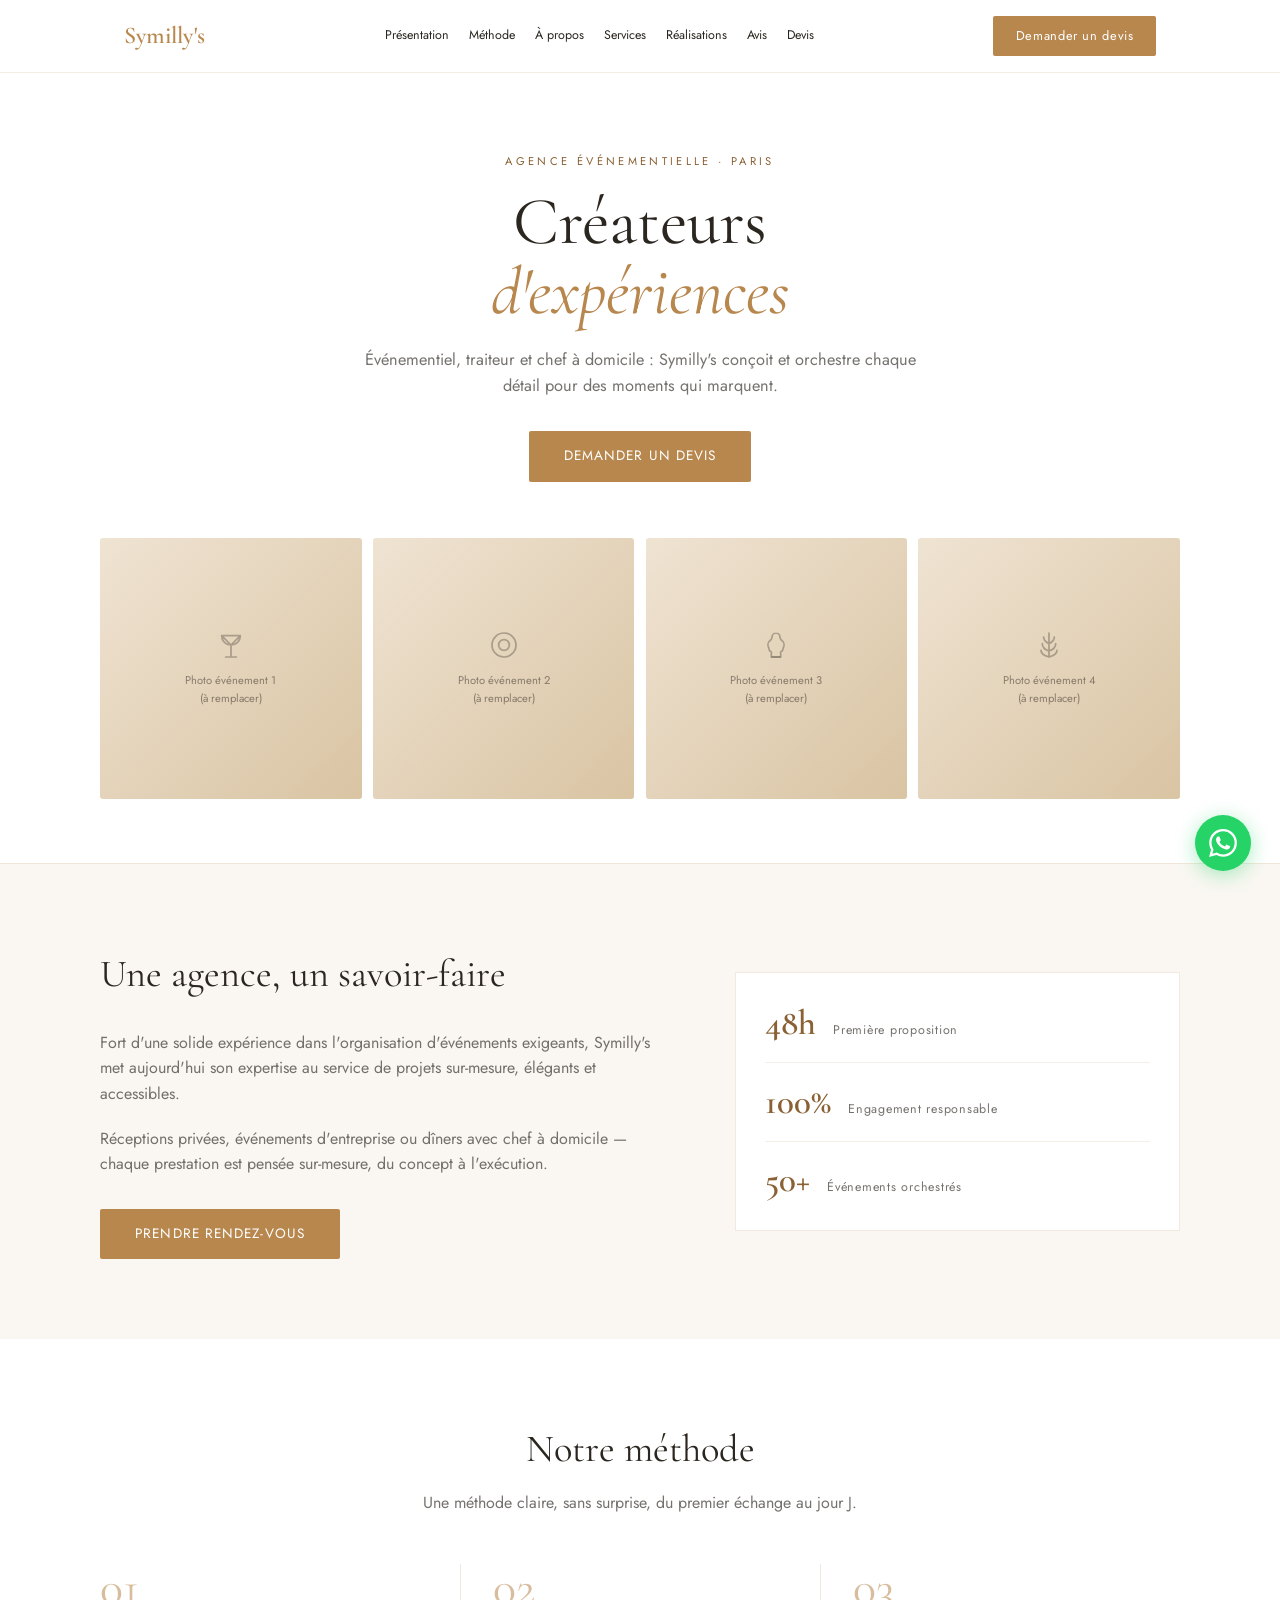
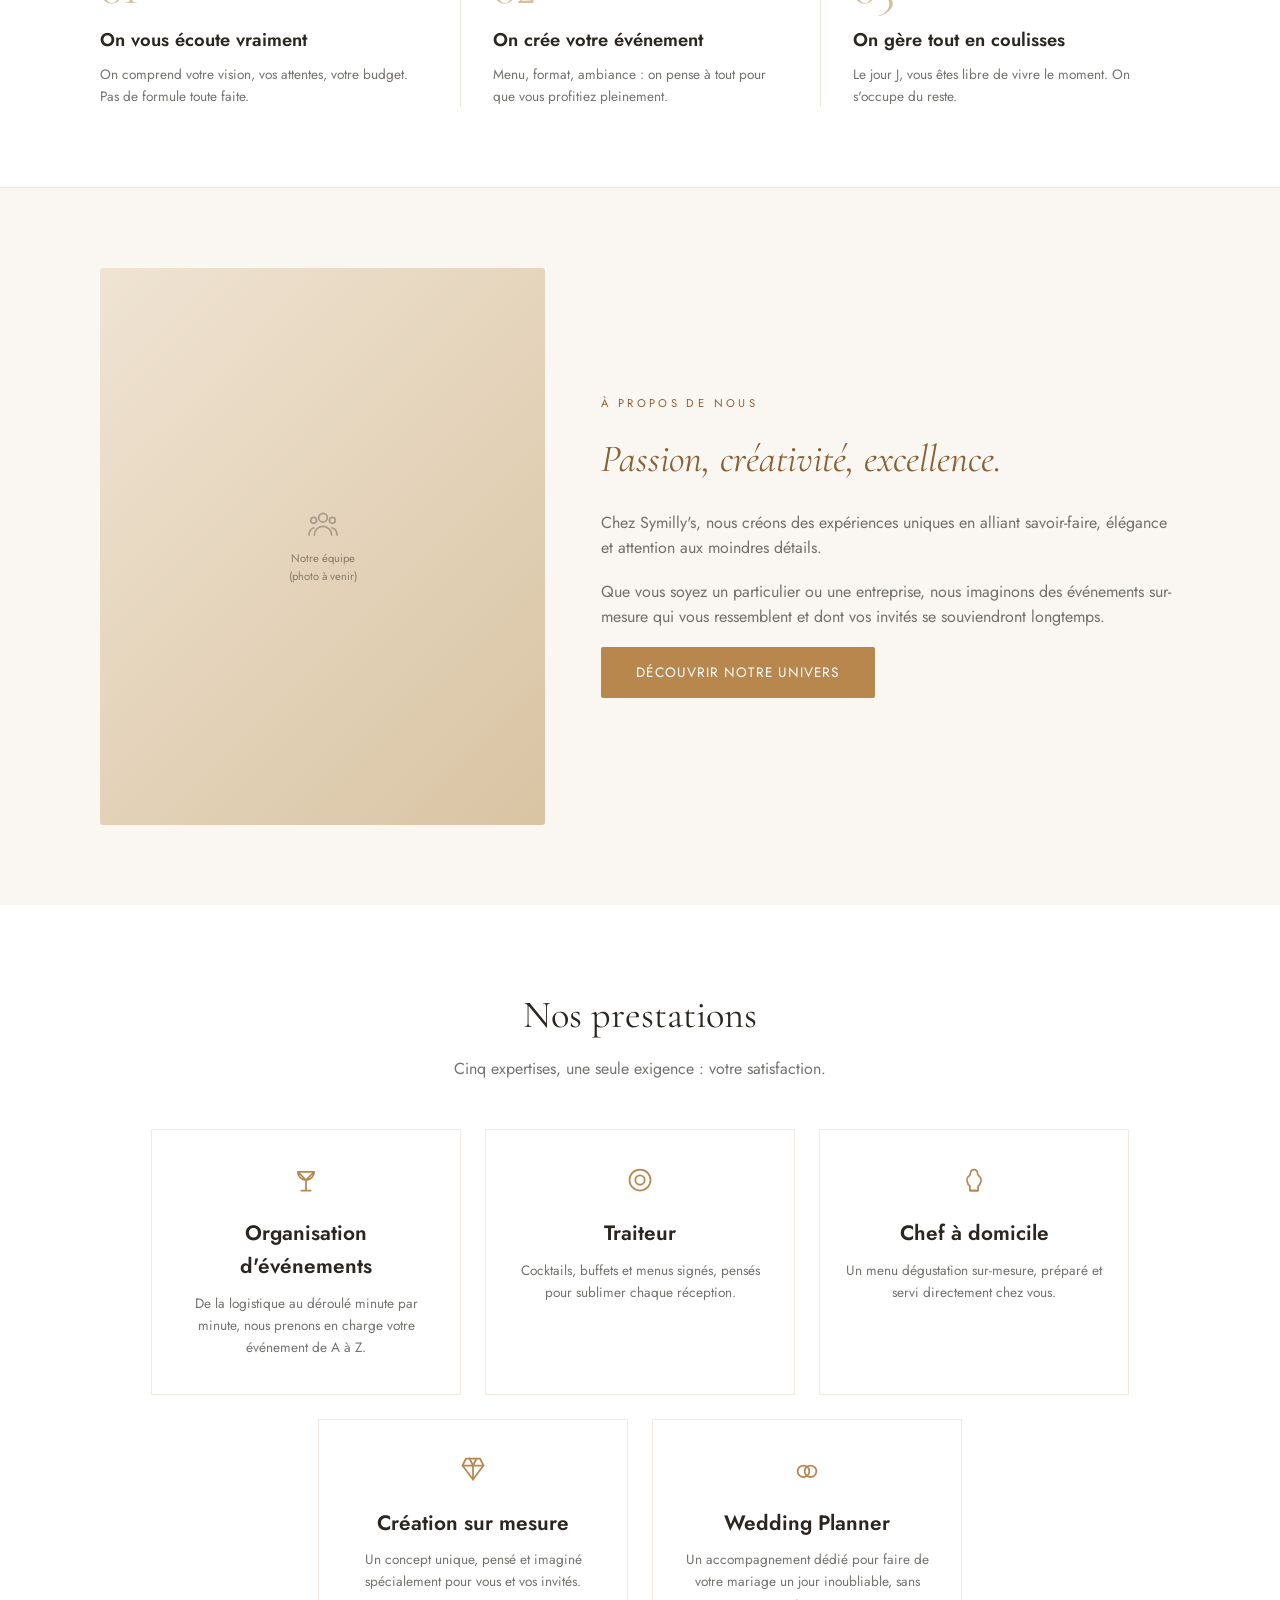
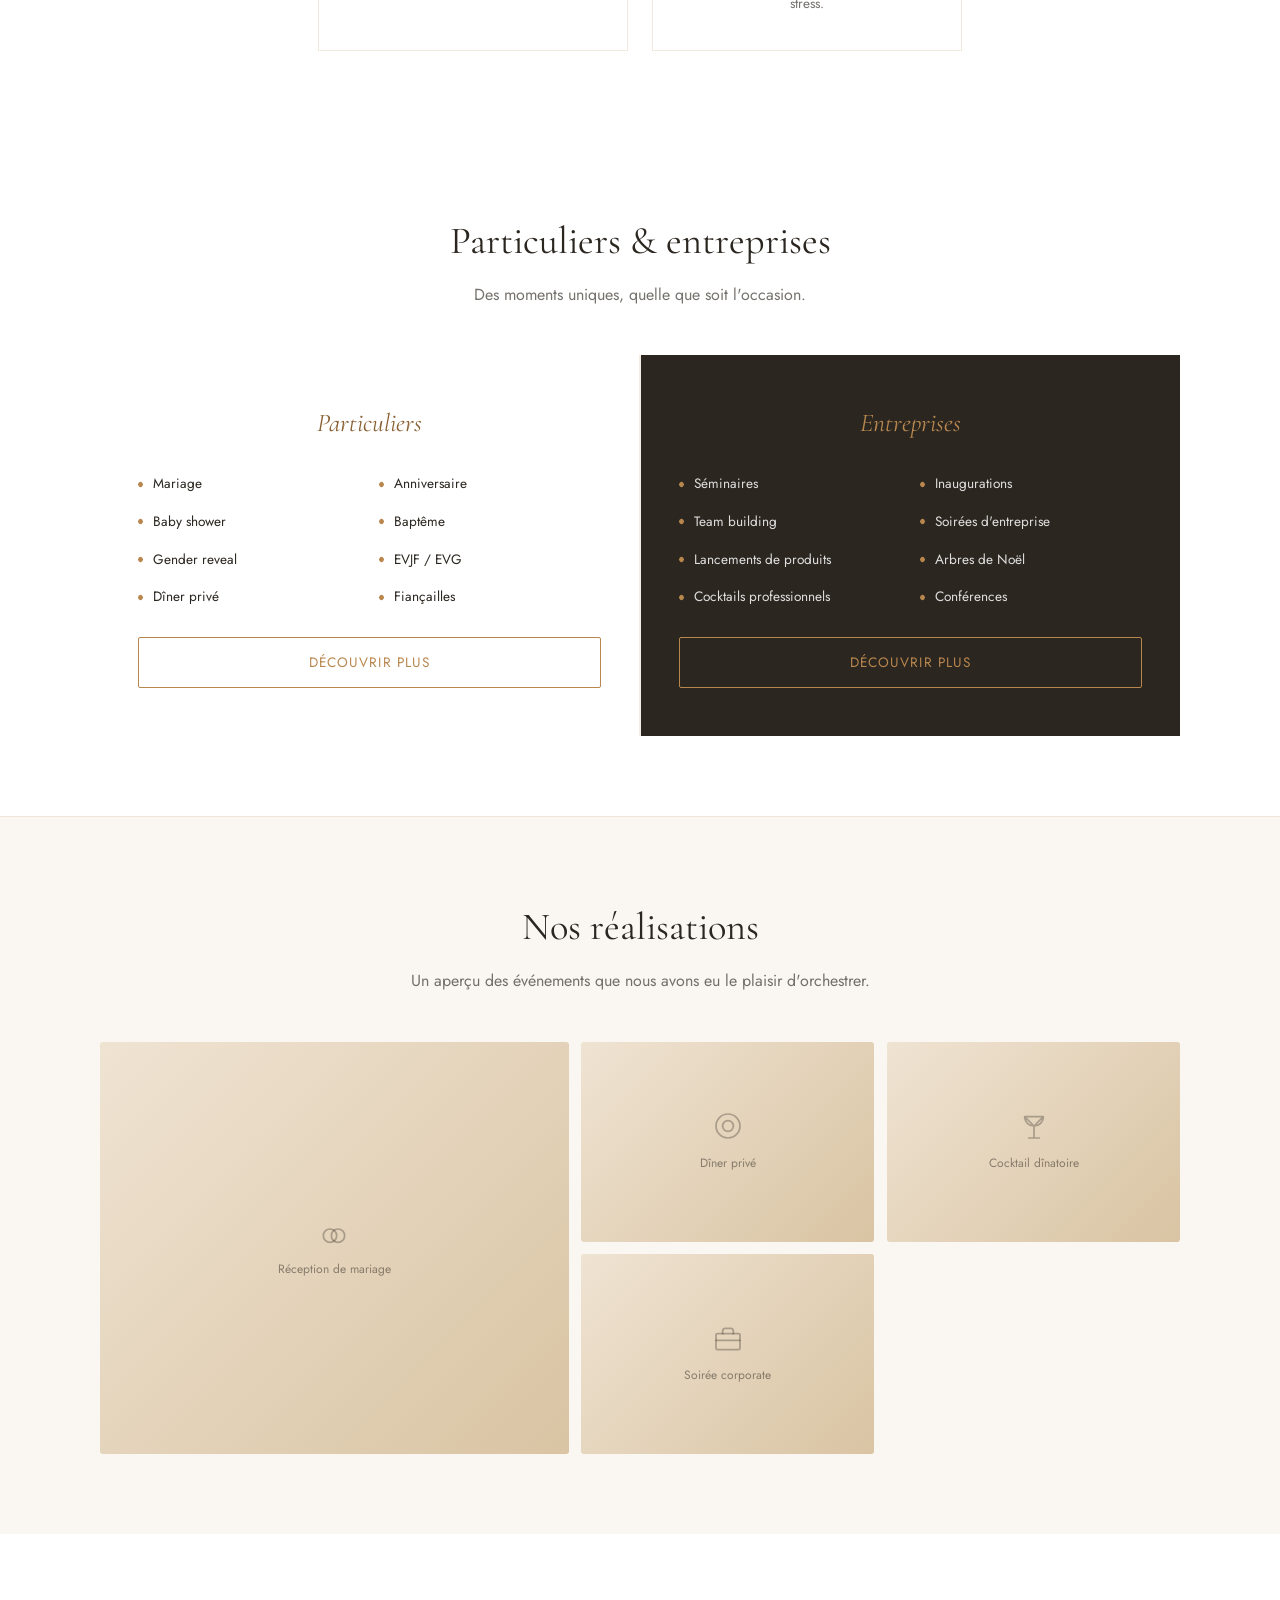
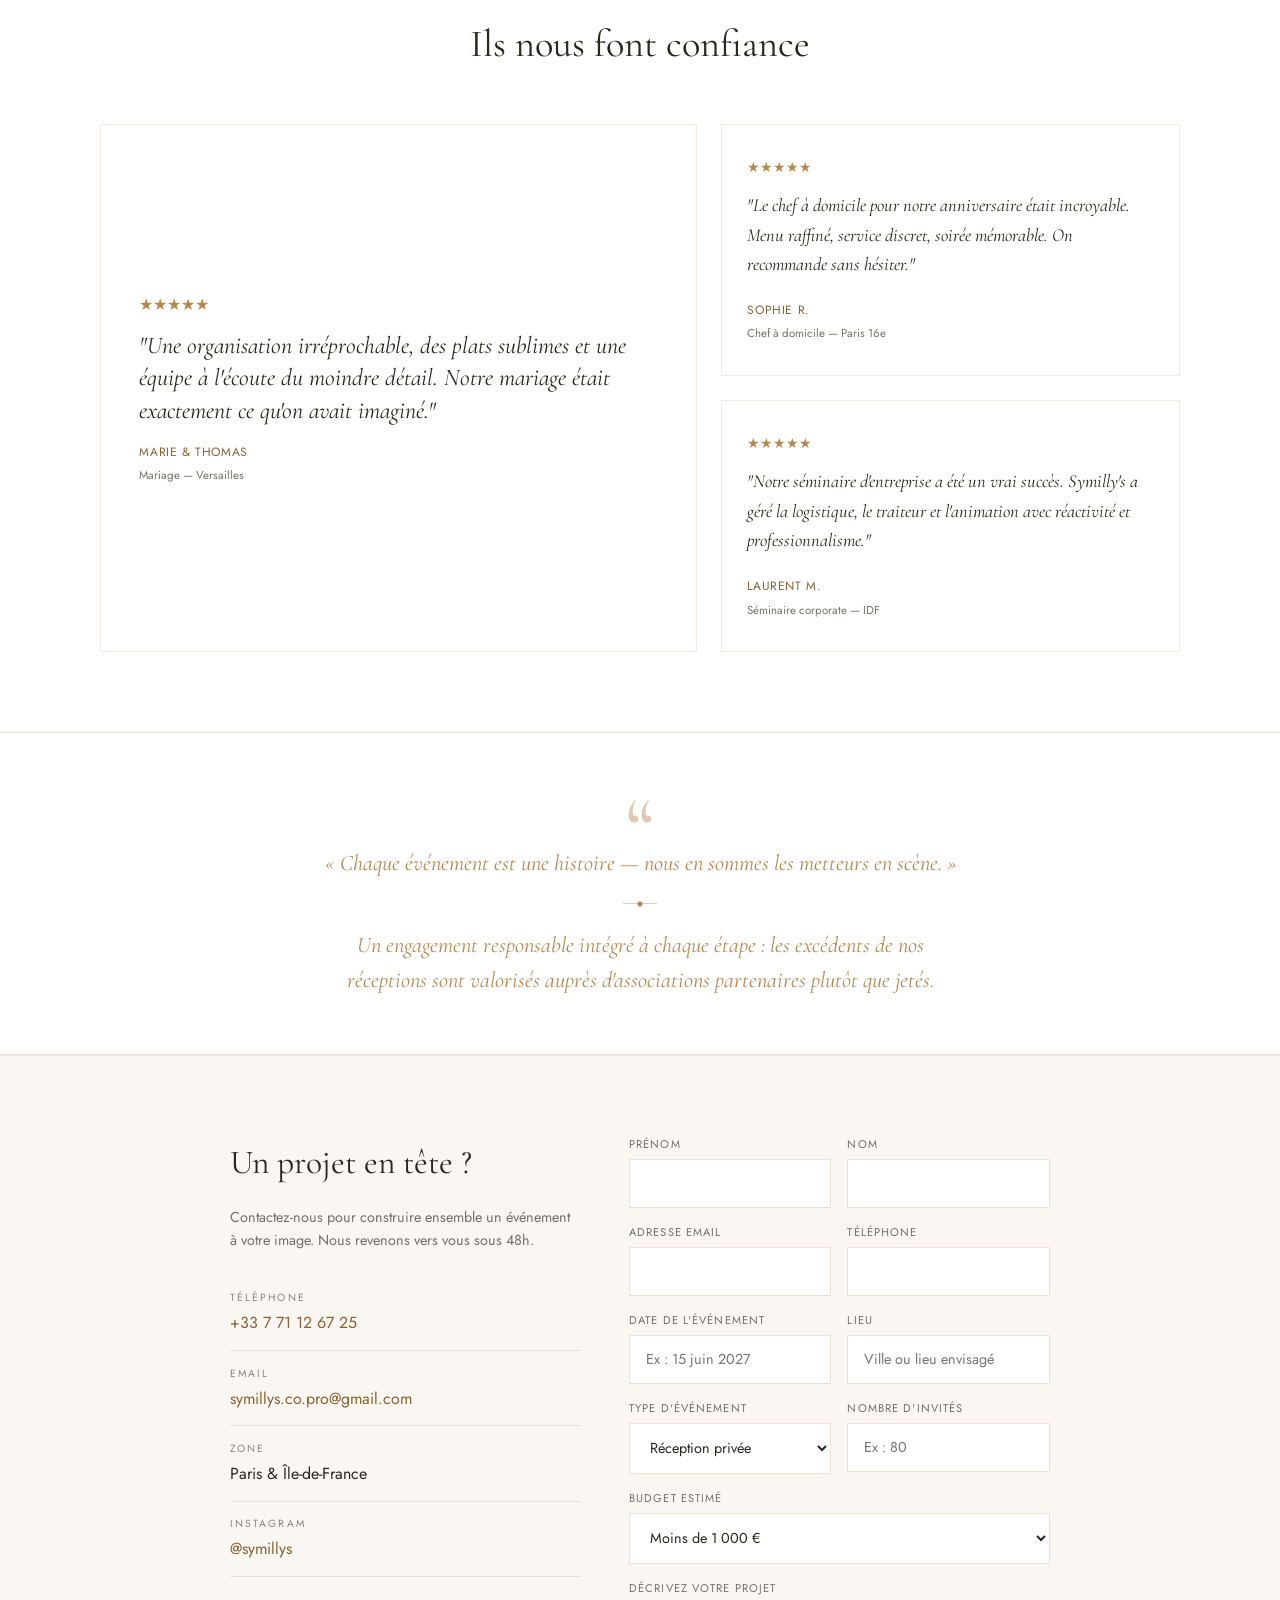
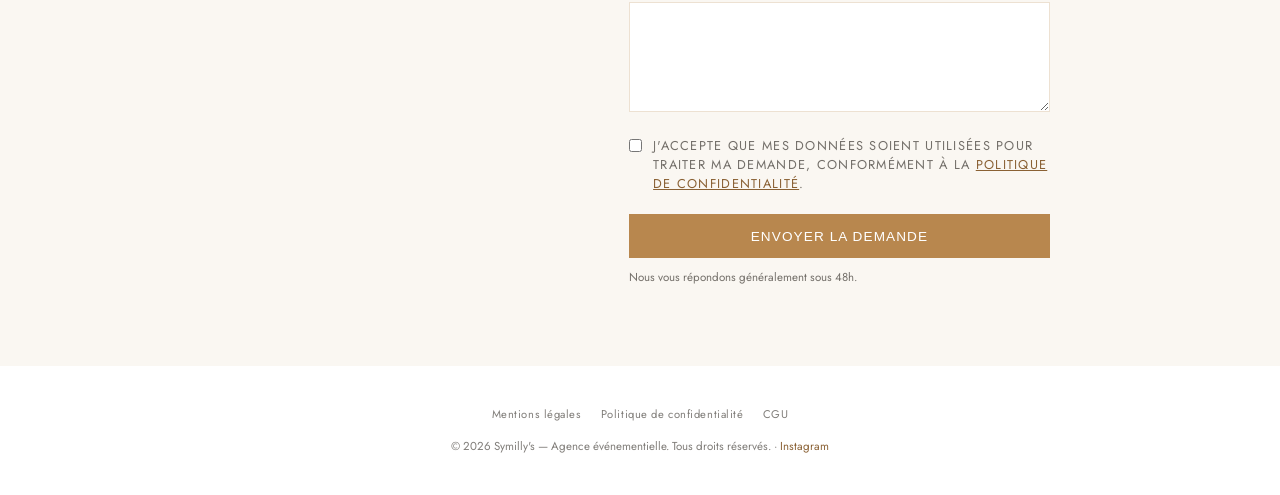
==== index.html @ 05858fbb "Étendre le site avec les éléments manquants par rapport à la maquette de référence En gardant la pal" ====
<!DOCTYPE html>
<html lang="fr">
<head>
<meta charset="UTF-8">
<meta name="viewport" content="width=device-width, initial-scale=1.0">
<title>Symilly's — Agence événementielle à Paris</title>
<meta name="description" content="Symilly's conçoit et orchestre vos réceptions privées, événements d'entreprise et prestations de chef à domicile à Paris et en Île-de-France. Demandez votre devis sur-mesure.">
<meta name="theme-color" content="#FFFFFF">
<meta http-equiv="Content-Security-Policy" content="default-src 'self'; style-src 'self' 'unsafe-inline'; font-src 'self'; img-src 'self' data:; script-src 'self' 'unsafe-inline'; base-uri 'self'; form-action 'self' mailto:; object-src 'none'">
<!-- Protection anti-clickjacking (X-Frame-Options / frame-ancestors) et HSTS : à configurer côté hébergeur, impossible via une balise meta -->
<meta name="referrer" content="strict-origin-when-cross-origin">
<link rel="icon" href="data:image/svg+xml,%3Csvg xmlns='http://www.w3.org/2000/svg' viewBox='0 0 100 100'%3E%3Crect width='100' height='100' rx='16' fill='%23FFFFFF'/%3E%3Ctext x='50' y='68' font-family='Georgia,serif' font-size='60' font-style='italic' fill='%23B8874E' text-anchor='middle'%3ES%3C/text%3E%3C/svg%3E">
<meta property="og:type" content="website">
<meta property="og:locale" content="fr_FR">
<meta property="og:title" content="Symilly's — Agence événementielle à Paris">
<meta property="og:description" content="Créateurs d'expériences événementielles à Paris. Réceptions privées, traiteur, chef à domicile.">
<!-- TODO : ajouter og:image et og:url une fois le site en ligne (dimensions recommandées 1200x630) -->
<meta name="twitter:card" content="summary">
<meta name="twitter:title" content="Symilly's — Agence événementielle à Paris">
<meta name="twitter:description" content="Créateurs d'expériences événementielles à Paris. Réceptions privées, traiteur, chef à domicile.">
<script type="application/ld+json">
{
  "@context": "https://schema.org",
  "@type": "EventPlanner",
  "name": "Symilly's",
  "description": "Agence événementielle à Paris et en Île-de-France : événementiel, traiteur et chef à domicile sur mesure.",
  "areaServed": ["Paris", "Île-de-France"],
  "telephone": "+33771126725",
  "email": "symillys.co.pro@gmail.com",
  "sameAs": ["https://instagram.com/symillys"]
}
</script>
<link rel="stylesheet" href="fonts/fonts.css">
<style>
  :root{
    --gold:#B8874E; --gold-dark:#9E7239; --gold-text:#8A6134; --ink:#2B2620; --bg:#FFFFFF; --bg2:#FAF7F2; --card:#FFFFFF; --muted:rgba(43,38,32,0.65);
  }
  *,*::before,*::after{box-sizing:border-box;margin:0;padding:0;}
  html{scroll-behavior:smooth;}
  @media (prefers-reduced-motion: reduce){
    *{animation-duration:0.01ms !important;transition-duration:0.01ms !important;scroll-behavior:auto !important;}
  }
  a, button{cursor:pointer;}
  a:focus-visible, button:focus-visible, input:focus-visible, textarea:focus-visible, select:focus-visible, [tabindex]:focus-visible{
    outline:2px solid var(--gold-dark); outline-offset:2px;
  }
  body{font-family:'Jost',sans-serif;background:var(--bg);color:var(--ink);line-height:1.6;overflow-x:hidden;}
  a{color:inherit;text-decoration:none;}
  .serif{font-family:'Cormorant Garamond',serif;}
  img{max-width:100%;display:block;}

  .skip-link{
    position:absolute; top:-100px; left:1rem; z-index:500;
    background:var(--gold); color:#fff; padding:0.8rem 1.4rem;
    font-size:0.85rem; font-weight:600; text-decoration:none; border-radius:2px;
    transition:top .2s;
  }
  .skip-link:focus{ top:1rem; }

  .sr-only{
    position:absolute; width:1px; height:1px; padding:0; margin:-1px;
    overflow:hidden; clip:rect(0,0,0,0); white-space:nowrap; border:0;
  }

  .reveal{opacity:0;transform:translateY(28px);transition:opacity .7s cubic-bezier(.22,1,.36,1),transform .7s cubic-bezier(.22,1,.36,1);}
  .reveal.is-visible{opacity:1;transform:translateY(0);}
  .reveal.d1{transition-delay:.08s;}
  .reveal.d2{transition-delay:.16s;}
  .reveal.d3{transition-delay:.24s;}
  .reveal.d4{transition-delay:.32s;}

  header{position:sticky;top:0;z-index:50;background:rgba(255,255,255,0.92);backdrop-filter:blur(8px);border-bottom:1px solid rgba(184,135,78,0.15);}
  nav{display:flex;align-items:center;justify-content:space-between;padding:1rem 1.5rem;max-width:1080px;margin:0 auto;}
  .logo{font-size:1.5rem;font-weight:600;color:var(--gold);font-family:'Cormorant Garamond',serif;}
  .nav-links{display:flex;gap:1.25rem;font-size:0.78rem;list-style:none;}
  .nav-links a:hover{color:var(--gold);transition:color .2s;}
  .nav-right{display:flex;align-items:center;gap:1rem;}
  .btn-devis{background:var(--gold);color:#fff;padding:0.6rem 1.4rem;border-radius:2px;font-size:0.8rem;letter-spacing:0.05em;
    transition:transform .2s ease, background .2s ease;display:inline-block;}
  .btn-devis:hover{transform:scale(1.05);background:var(--gold-dark);}
  @media(max-width:800px){ .nav-links{display:none;} .btn-devis{display:none;} }

  /* Burger */
  .burger{
    display:none; width:44px; height:44px; border-radius:50%;
    background:var(--bg2); border:1px solid rgba(184,135,78,0.25);
    flex-direction:column; align-items:center; justify-content:center; gap:5px;
    flex-shrink:0; transition:background .3s;
  }
  .burger:hover{ background:rgba(184,135,78,0.15); }
  .burger span{ display:block; width:18px; height:2px; background:var(--ink); border-radius:2px; transition:all .3s; }
  .burger.open span:nth-child(1){ transform:translateY(7px) rotate(45deg); }
  .burger.open span:nth-child(2){ opacity:0; }
  .burger.open span:nth-child(3){ transform:translateY(-7px) rotate(-45deg); }
  @media(max-width:800px){ .burger{ display:flex; } }

  .mobile-menu{
    display:none; position:fixed; inset:0; z-index:190; background:var(--bg);
    flex-direction:column; align-items:center; justify-content:center; gap:2.2rem; padding-top:5rem;
  }
  .mobile-menu.open{ display:flex; }
  .mobile-menu a{ font-family:'Cormorant Garamond',serif; font-size:2.2rem; font-weight:400; color:var(--ink); letter-spacing:0.03em; }
  .mobile-menu a:hover{ color:var(--gold); }
  .mobile-menu hr{ width:2rem; border:none; border-top:1px solid rgba(184,135,78,0.3); }
  .mobile-menu .mobile-instagram{ font-size:0.75rem; letter-spacing:0.25em; text-transform:uppercase; color:var(--gold); }

  .hero{padding:5rem 1.5rem 4rem;text-align:center;}
  .eyebrow{font-size:0.7rem;letter-spacing:0.3em;text-transform:uppercase;color:var(--gold-text);margin-bottom:1rem;}
  .hero h1{font-size:clamp(2.6rem,6vw,4.2rem);font-weight:400;line-height:1.05;margin-bottom:1.2rem;font-family:'Cormorant Garamond',serif;}
  .hero h1 em{font-style:italic;color:var(--gold);}
  .hero p{max-width:560px;margin:0 auto 2rem;color:var(--muted);font-size:1.02rem;}
  .btn-gold{display:inline-block;background:var(--gold);color:#fff;padding:0.9rem 2.2rem;font-size:0.85rem;letter-spacing:0.08em;
    text-transform:uppercase;border-radius:2px;transition:transform .2s ease, background .2s ease;}
  .btn-gold:hover{transform:scale(1.04);background:var(--gold-dark);}
  .hero-gallery{display:grid;grid-template-columns:repeat(4,1fr);gap:0.7rem;margin-top:3.5rem;max-width:1080px;margin-left:auto;margin-right:auto;}
  .ph{aspect-ratio:1;border-radius:3px;background:linear-gradient(135deg,#EFE3D2,#D9C4A3);display:flex;flex-direction:column;align-items:center;justify-content:center;gap:0.7rem;
    color:rgba(43,38,32,0.5);font-size:0.7rem;text-align:center;padding:0.5rem;transition:transform .3s cubic-bezier(.22,1,.36,1);}
  .ph:hover{transform:scale(1.04);}
  .ph svg{width:32px;height:32px;color:rgba(43,38,32,0.32);flex-shrink:0;}
  @media(max-width:700px){ .hero-gallery{grid-template-columns:repeat(2,1fr);} }

  .pres{padding:5rem 1.5rem;background:var(--bg2);border-top:1px solid rgba(184,135,78,0.15);}
  .pres-inner{max-width:1080px;margin:0 auto;display:grid;grid-template-columns:1.3fr 1fr;gap:3.5rem;align-items:center;text-align:left;}
  .pres h2{font-size:2.4rem;font-weight:400;margin-bottom:1.5rem;font-family:'Cormorant Garamond',serif;}
  .pres p{color:var(--muted);margin-bottom:1.2rem;}
  .pres p:last-of-type{margin-bottom:2rem;}
  .stats{display:flex;flex-direction:column;gap:1.3rem;background:var(--card);border:1px solid rgba(184,135,78,0.18);padding:2rem 1.8rem;}
  .stat{display:flex;align-items:baseline;gap:1.1rem;border-bottom:1px solid rgba(184,135,78,0.14);padding-bottom:1.3rem;}
  .stat:last-child{border-bottom:none;padding-bottom:0;}
  .stat strong{font-family:'Cormorant Garamond',serif;font-size:2.2rem;color:var(--gold-text);line-height:1;flex-shrink:0;}
  .stat span{font-size:0.78rem;letter-spacing:0.06em;color:var(--muted);}
  @media(max-width:800px){ .pres-inner{grid-template-columns:1fr;text-align:center;} .stat{justify-content:center;} }

  .methode{padding:5rem 1.5rem;}
  .methode-steps{display:grid;grid-template-columns:repeat(3,1fr);gap:0;max-width:1080px;margin:0 auto;}
  .methode-step{padding:0 2rem;border-left:1px solid rgba(184,135,78,0.2);}
  .methode-step:first-child{border-left:none;padding-left:0;}
  .methode-num{font-family:'Cormorant Garamond',serif;font-size:3rem;color:var(--gold);opacity:0.55;line-height:1;margin-bottom:0.8rem;}
  .methode-step h3{font-size:1.15rem;font-weight:600;margin-bottom:0.6rem;}
  .methode-step p{font-size:0.85rem;color:var(--muted);}
  @media(max-width:800px){
    .methode-steps{grid-template-columns:1fr;gap:2.2rem;}
    .methode-step{border-left:none;padding-left:0;padding-top:1.8rem;border-top:1px solid rgba(184,135,78,0.2);}
    .methode-step:first-child{border-top:none;padding-top:0;}
  }

  .apropos{padding:5rem 1.5rem;background:var(--bg2);border-top:1px solid rgba(184,135,78,0.15);}
  .apropos-inner{max-width:1080px;margin:0 auto;display:grid;grid-template-columns:1fr 1.3fr;gap:3.5rem;align-items:center;}
  .apropos .ph{aspect-ratio:4/5;}
  .apropos-text{text-align:left;}
  .apropos-text h2{font-size:2.4rem;font-weight:400;margin-bottom:1.2rem;font-family:'Cormorant Garamond',serif;font-style:italic;color:var(--gold-text);}
  .apropos-text p{color:var(--muted);margin-bottom:1.1rem;}
  @media(max-width:800px){ .apropos-inner{grid-template-columns:1fr;} .apropos-text{text-align:center;} }

  .services{padding:5rem 1.5rem;}
  .section-head{text-align:center;margin-bottom:3rem;}
  .section-head h2{font-size:2.4rem;font-weight:400;font-family:'Cormorant Garamond',serif;}
  .section-head p{color:var(--muted);margin-top:0.6rem;}
  .services-grid{display:flex;flex-wrap:wrap;justify-content:center;gap:1.5rem;max-width:1080px;margin:0 auto;}
  .service-card{flex:1 1 260px;max-width:310px;background:var(--card);border:1px solid rgba(184,135,78,0.18);padding:2.2rem 1.6rem;text-align:center;
    transition:transform .3s cubic-bezier(.22,1,.36,1), box-shadow .3s ease;}
  .service-card:hover{transform:translateY(-6px);box-shadow:0 20px 40px -20px rgba(184,135,78,0.35);}
  .service-card svg{width:28px;height:28px;margin-bottom:1rem;color:var(--gold);}
  .service-card h3{font-size:1.3rem;font-weight:600;margin-bottom:0.6rem;}
  .service-card p{font-size:0.85rem;color:var(--muted);}
  @media(max-width:700px){ .service-card{flex:1 1 100%;max-width:420px;} }

  .clienteles{padding:5rem 1.5rem;}
  .clienteles-grid{display:grid;grid-template-columns:1fr 1fr;gap:2px;max-width:1080px;margin:0 auto;background:rgba(184,135,78,0.15);}
  .clientele-panel{padding:3rem 2.4rem;}
  .clientele-panel.dark{background:var(--ink);color:#fff;}
  .clientele-panel.light{background:var(--card);}
  .clientele-panel h3{font-family:'Cormorant Garamond',serif;font-style:italic;font-size:1.6rem;font-weight:400;margin-bottom:1.8rem;text-align:center;}
  .clientele-panel.light h3{color:var(--gold-text);}
  .clientele-panel.dark h3{background:var(--gold-grad, var(--gold));-webkit-background-clip:text;background-clip:text;color:transparent;}
  .clientele-list{display:grid;grid-template-columns:1fr 1fr;gap:1rem 1.2rem;list-style:none;margin-bottom:1.8rem;}
  .clientele-list li{display:flex;align-items:center;gap:0.6rem;font-size:0.85rem;}
  .clientele-list li::before{content:'';width:5px;height:5px;flex-shrink:0;background:var(--gold);border-radius:50%;transform:rotate(45deg);}
  .clientele-panel.light li{color:var(--ink);}
  .clientele-panel.dark li{color:rgba(255,255,255,0.85);}
  .clientele-panel .btn-gold, .clientele-panel .btn-outline{display:block;text-align:center;}
  .btn-outline{display:inline-block;background:transparent;color:var(--gold);border:1px solid var(--gold);padding:0.85rem 2.2rem;font-size:0.85rem;letter-spacing:0.08em;
    text-transform:uppercase;border-radius:2px;transition:all .2s ease;}
  .clientele-panel.dark .btn-outline{color:var(--gold);border-color:var(--gold);}
  .btn-outline:hover{background:var(--gold);color:#fff;}
  @media(max-width:800px){ .clienteles-grid{grid-template-columns:1fr;} }

  .portfolio{padding:5rem 1.5rem;background:var(--bg2);border-top:1px solid rgba(184,135,78,0.15);}
  .portfolio-grid{display:grid;grid-template-columns:1.6fr 1fr 1fr;grid-template-rows:200px 200px;gap:0.8rem;max-width:1080px;margin:0 auto;}
  .portfolio-grid .ph{aspect-ratio:auto;font-size:0.75rem;}
  .portfolio-grid .ph:first-child{grid-row:1/3;}
  @media(max-width:700px){
    .portfolio-grid{grid-template-columns:1fr 1fr;grid-template-rows:auto;}
    .portfolio-grid .ph:first-child{grid-row:auto;grid-column:1/3;height:220px;}
    .portfolio-grid .ph{height:160px;}
  }

  .testimonials{padding:5rem 1.5rem;}
  .testi-grid{display:grid;grid-template-columns:1.3fr 1fr;grid-template-rows:auto auto;gap:1.5rem;max-width:1080px;margin:0 auto;}
  .testi-card{background:var(--card);border:1px solid rgba(184,135,78,0.18);padding:2rem 1.6rem;}
  .testi-card .stars{color:var(--gold);font-size:0.85rem;margin-bottom:0.8rem;}
  .testi-card p{font-style:italic;color:var(--ink);margin-bottom:1rem;font-family:'Cormorant Garamond',serif;font-size:1.15rem;}
  .testi-card span{font-size:0.75rem;letter-spacing:0.05em;text-transform:uppercase;color:var(--gold-text);}
  .testi-card .testi-event{display:block;font-size:0.72rem;text-transform:none;letter-spacing:0;color:var(--muted);margin-top:0.2rem;}
  .testi-featured{grid-column:1;grid-row:1/3;padding:2.8rem 2.4rem;display:flex;flex-direction:column;justify-content:center;}
  .testi-featured .stars{font-size:1rem;}
  .testi-featured p{font-size:1.5rem;line-height:1.35;}
  @media(max-width:800px){
    .testi-grid{grid-template-columns:1fr;grid-template-rows:auto;}
    .testi-featured{grid-column:1;grid-row:auto;padding:2rem 1.6rem;}
    .testi-featured p{font-size:1.2rem;}
  }

  .engage{background:#fff;padding:3.2rem 1.5rem 3.5rem;text-align:center;border-top:1px solid rgba(184,135,78,0.25);border-bottom:1px solid rgba(184,135,78,0.25);}
  .engage-mark{font-family:'Cormorant Garamond',serif;font-size:5.5rem;line-height:1;color:rgba(184,135,78,0.45);margin-bottom:-1.7rem;pointer-events:none;user-select:none;}
  .engage p{color:var(--gold);font-size:1.4rem;font-style:italic;max-width:640px;margin:0 auto;font-family:'Cormorant Garamond',serif;}
  .engage-divider{position:relative;width:34px;height:1px;background:rgba(184,135,78,0.4);margin:1.4rem auto;}
  .engage-divider::before{content:'';position:absolute;left:50%;top:50%;width:5px;height:5px;background:var(--gold);border-radius:50%;transform:translate(-50%,-50%) rotate(45deg);}
  .engage-note{font-family:'Jost',sans-serif;font-style:normal;font-size:0.82rem;color:var(--muted);max-width:520px;margin:0 auto;line-height:1.6;}

  .contact{padding:5rem 1.5rem;background:var(--bg2);border-top:1px solid rgba(184,135,78,0.15);}
  .contact-grid{max-width:820px;margin:0 auto;display:grid;grid-template-columns:1fr 1.2fr;gap:3rem;}
  .contact-info h2{font-size:2.1rem;font-weight:400;margin-bottom:1rem;font-family:'Cormorant Garamond',serif;}
  .contact-info p{color:var(--muted);font-size:0.9rem;margin-bottom:1.5rem;}
  .contact-line{display:flex;flex-direction:column;gap:0.2rem;padding:0.9rem 0;border-bottom:1px solid rgba(43,38,32,0.1);}
  .contact-line span{font-size:0.65rem;letter-spacing:0.2em;text-transform:uppercase;color:rgba(43,38,32,0.55);}
  .contact-line a{color:var(--gold-text);}
  form{display:flex;flex-direction:column;gap:1rem;}
  .form-row{display:grid;grid-template-columns:1fr 1fr;gap:1rem;}
  label{font-size:0.7rem;letter-spacing:0.1em;text-transform:uppercase;color:var(--muted);margin-bottom:0.3rem;display:block;}
  input,textarea,select{width:100%;background:#fff;border:1px solid rgba(184,135,78,0.25);padding:0.85rem 1rem;
    font-family:'Jost',sans-serif;font-size:0.9rem;color:var(--ink);transition:border-color .2s;}
  textarea{resize:vertical;min-height:110px;}
  input:focus,textarea:focus,select:focus{outline:none;border-color:var(--gold);}
  button[type=submit]{background:var(--gold);color:#fff;border:none;padding:0.9rem;font-size:0.85rem;letter-spacing:0.08em;
    text-transform:uppercase;cursor:pointer;transition:transform .2s ease, background .2s ease;}
  button[type=submit]:hover{transform:scale(1.02);background:var(--gold-dark);}
  .form-note{font-size:0.72rem;color:var(--muted);margin-top:-0.4rem;}
  .form-consent{display:flex;align-items:flex-start;gap:0.7rem;font-size:0.8rem;color:var(--muted);line-height:1.5;}
  .form-consent input[type=checkbox]{width:auto;flex-shrink:0;margin-top:0.2rem;accent-color:var(--gold);}
  .form-consent a{color:var(--gold-text);text-decoration:underline;}
  .footer-legal{display:flex;justify-content:center;gap:1.2rem;flex-wrap:wrap;margin-bottom:0.8rem;font-size:0.7rem;letter-spacing:0.05em;}
  .footer-legal a{color:rgba(43,38,32,0.6);}
  .footer-legal a:hover{color:var(--gold-text);}
  @media(max-width:700px){ .contact-grid{grid-template-columns:1fr;} .form-row{grid-template-columns:1fr;} }

  footer{padding:2.5rem 1.5rem;text-align:center;font-size:0.72rem;color:rgba(43,38,32,0.6);}
  footer a{color:var(--gold-text);}

  .whatsapp-btn{
    position:fixed; bottom:1.8rem; right:1.8rem; z-index:300;
    width:56px; height:56px; border-radius:50%; background:#25D366;
    display:flex; align-items:center; justify-content:center; text-decoration:none;
    box-shadow:0 4px 20px rgba(37,211,102,0.4); transition:transform .3s, box-shadow .3s;
  }
  .whatsapp-btn:hover{ transform:scale(1.08); box-shadow:0 6px 25px rgba(37,211,102,0.5); }
  .whatsapp-btn svg{ width:28px; height:28px; fill:#fff; }
</style>
</head>
<body>

<a href="#main" class="skip-link">Aller au contenu</a>

<header>
  <nav aria-label="Navigation principale">
    <a href="#" class="logo">Symilly's</a>
    <ul class="nav-links">
      <li><a href="#presentation">Présentation</a></li>
      <li><a href="#methode">Méthode</a></li>
      <li><a href="#apropos">À propos</a></li>
      <li><a href="#services">Services</a></li>
      <li><a href="#portfolio">Réalisations</a></li>
      <li><a href="#avis">Avis</a></li>
      <li><a href="#contact">Devis</a></li>
    </ul>
    <div class="nav-right">
      <a href="#contact" class="btn-devis">Demander un devis</a>
      <button class="burger" id="burgerBtn" onclick="toggleMenu()" aria-label="Ouvrir le menu" aria-expanded="false" aria-controls="mobileMenu">
        <span></span><span></span><span></span>
      </button>
    </div>
  </nav>
</header>

<div class="mobile-menu" id="mobileMenu" role="dialog" aria-modal="true" aria-label="Menu mobile" hidden>
  <a href="#presentation">Présentation</a>
  <hr>
  <a href="#methode">Méthode</a>
  <hr>
  <a href="#apropos">À propos</a>
  <hr>
  <a href="#services">Services</a>
  <hr>
  <a href="#portfolio">Réalisations</a>
  <hr>
  <a href="#avis">Avis</a>
  <hr>
  <a href="#contact">Devis</a>
  <a href="https://instagram.com/symillys" target="_blank" rel="noopener noreferrer" class="mobile-instagram">@symillys</a>
</div>

<section class="hero" id="main">
  <div class="eyebrow reveal">Agence événementielle · Paris</div>
  <h1 class="reveal d1">Créateurs<br><em>d'expériences</em></h1>
  <p class="reveal d2">Événementiel, traiteur et chef à domicile : Symilly's conçoit et orchestre chaque détail pour des moments qui marquent.</p>
  <a href="#contact" class="btn-gold reveal d3">Demander un devis</a>
  <div class="hero-gallery">
    <div class="ph reveal">
      <svg viewBox="0 0 24 24" fill="none" stroke="currentColor" stroke-width="1.3" stroke-linecap="round" stroke-linejoin="round" aria-hidden="true"><path d="M12 12v9M8 21h8M12 12 5 5h14l-7 7ZM5 5a7 7 0 0 0 14 0"/></svg>
      Photo événement 1<br>(à remplacer)
    </div>
    <div class="ph reveal d1">
      <svg viewBox="0 0 24 24" fill="none" stroke="currentColor" stroke-width="1.3" stroke-linecap="round" stroke-linejoin="round" aria-hidden="true"><circle cx="12" cy="12" r="9"/><circle cx="12" cy="12" r="4"/></svg>
      Photo événement 2<br>(à remplacer)
    </div>
    <div class="ph reveal d2">
      <svg viewBox="0 0 24 24" fill="none" stroke="currentColor" stroke-width="1.3" stroke-linecap="round" stroke-linejoin="round" aria-hidden="true"><path d="M12 3c-1.8 0-3 1.5-3 3.2 0 1-.5 1.6-1.2 2.3A4.2 4.2 0 0 0 6.5 14c0 1.6.9 2.6 2 3.3V21h7v-3.7c1.1-.7 2-1.7 2-3.3a4.2 4.2 0 0 0-1.3-5.5C15.5 7.8 15 7.2 15 6.2 15 4.5 13.8 3 12 3Z"/><path d="M9 21h6"/></svg>
      Photo événement 3<br>(à remplacer)
    </div>
    <div class="ph reveal d3">
      <svg viewBox="0 0 24 24" fill="none" stroke="currentColor" stroke-width="1.3" stroke-linecap="round" stroke-linejoin="round" aria-hidden="true"><path d="M12 3v18M8 6c0 3 2 4 4 5M16 6c0 3-2 4-4 5M7 11c0 3 2 4.5 5 5.5M17 11c0 3-2 4.5-5 5.5M6 16c0 2.5 2 4 6 5M18 16c0 2.5-2 4-6 5"/></svg>
      Photo événement 4<br>(à remplacer)
    </div>
  </div>
</section>

<section class="pres" id="presentation">
  <div class="pres-inner">
    <div class="pres-text">
      <h2 class="reveal">Une agence, un savoir-faire</h2>
      <p class="reveal d1">Fort d'une solide expérience dans l'organisation d'événements exigeants, Symilly's met aujourd'hui son expertise au service de projets sur-mesure, élégants et accessibles.</p>
      <p class="reveal d2">Réceptions privées, événements d'entreprise ou dîners avec chef à domicile — chaque prestation est pensée sur-mesure, du concept à l'exécution.</p>
      <a href="#contact" class="btn-gold reveal d3">Prendre rendez-vous</a>
    </div>
    <div class="stats reveal d4">
      <div class="stat"><strong>48h</strong><span>Première proposition</span></div>
      <div class="stat"><strong>100%</strong><span>Engagement responsable</span></div>
      <div class="stat"><strong>50+</strong><span>Événements orchestrés</span></div>
    </div>
  </div>
</section>

<section class="methode" id="methode">
  <div class="section-head">
    <h2 class="reveal">Notre méthode</h2>
    <p class="reveal d1">Une méthode claire, sans surprise, du premier échange au jour J.</p>
  </div>
  <div class="methode-steps">
    <div class="methode-step reveal">
      <div class="methode-num">01</div>
      <h3>On vous écoute vraiment</h3>
      <p>On comprend votre vision, vos attentes, votre budget. Pas de formule toute faite.</p>
    </div>
    <div class="methode-step reveal d1">
      <div class="methode-num">02</div>
      <h3>On crée votre événement</h3>
      <p>Menu, format, ambiance : on pense à tout pour que vous profitiez pleinement.</p>
    </div>
    <div class="methode-step reveal d2">
      <div class="methode-num">03</div>
      <h3>On gère tout en coulisses</h3>
      <p>Le jour J, vous êtes libre de vivre le moment. On s'occupe du reste.</p>
    </div>
  </div>
</section>

<section class="apropos" id="apropos">
  <div class="apropos-inner">
    <div class="ph reveal" aria-hidden="true">
      <svg viewBox="0 0 24 24" fill="none" stroke="currentColor" stroke-width="1.3" stroke-linecap="round" stroke-linejoin="round"><circle cx="12" cy="8" r="3.2"/><path d="M5.5 21c0-3.6 2.9-6.5 6.5-6.5s6.5 2.9 6.5 6.5"/><circle cx="5" cy="10" r="2.2"/><path d="M1.5 21c0-2.6 1.6-4.7 3.7-5.4"/><circle cx="19" cy="10" r="2.2"/><path d="M22.5 21c0-2.6-1.6-4.7-3.7-5.4"/></svg>
      Notre équipe<br>(photo à venir)
    </div>
    <div class="apropos-text">
      <div class="eyebrow reveal">À propos de nous</div>
      <h2 class="reveal d1">Passion, créativité, excellence.</h2>
      <p class="reveal d2">Chez Symilly's, nous créons des expériences uniques en alliant savoir-faire, élégance et attention aux moindres détails.</p>
      <p class="reveal d3">Que vous soyez un particulier ou une entreprise, nous imaginons des événements sur-mesure qui vous ressemblent et dont vos invités se souviendront longtemps.</p>
      <a href="#services" class="btn-gold reveal d4">Découvrir notre univers</a>
    </div>
  </div>
</section>

<section class="services" id="services">
  <div class="section-head">
    <h2 class="reveal">Nos prestations</h2>
    <p class="reveal d1">Cinq expertises, une seule exigence : votre satisfaction.</p>
  </div>
  <div class="services-grid">
    <div class="service-card reveal">
      <svg viewBox="0 0 24 24" fill="none" stroke="currentColor" stroke-width="1.5" stroke-linecap="round" stroke-linejoin="round" aria-hidden="true"><path d="M12 12v9M8 21h8M12 12 5 5h14l-7 7ZM5 5a7 7 0 0 0 14 0"/></svg>
      <h3>Organisation d'événements</h3>
      <p>De la logistique au déroulé minute par minute, nous prenons en charge votre événement de A à Z.</p>
    </div>
    <div class="service-card reveal d1">
      <svg viewBox="0 0 24 24" fill="none" stroke="currentColor" stroke-width="1.5" stroke-linecap="round" stroke-linejoin="round" aria-hidden="true"><circle cx="12" cy="12" r="9"/><circle cx="12" cy="12" r="4"/></svg>
      <h3>Traiteur</h3>
      <p>Cocktails, buffets et menus signés, pensés pour sublimer chaque réception.</p>
    </div>
    <div class="service-card reveal d2">
      <svg viewBox="0 0 24 24" fill="none" stroke="currentColor" stroke-width="1.5" stroke-linecap="round" stroke-linejoin="round" aria-hidden="true"><path d="M12 3c-1.8 0-3 1.5-3 3.2 0 1-.5 1.6-1.2 2.3A4.2 4.2 0 0 0 6.5 14c0 1.6.9 2.6 2 3.3V21h7v-3.7c1.1-.7 2-1.7 2-3.3a4.2 4.2 0 0 0-1.3-5.5C15.5 7.8 15 7.2 15 6.2 15 4.5 13.8 3 12 3Z"/><path d="M9 21h6"/></svg>
      <h3>Chef à domicile</h3>
      <p>Un menu dégustation sur-mesure, préparé et servi directement chez vous.</p>
    </div>
    <div class="service-card reveal d3">
      <svg viewBox="0 0 24 24" fill="none" stroke="currentColor" stroke-width="1.5" stroke-linecap="round" stroke-linejoin="round" aria-hidden="true"><path d="M6 3h12l3 6-9 12L3 9Z"/><path d="M3 9h18M9 3l3 6 3-6M12 9v12"/></svg>
      <h3>Création sur mesure</h3>
      <p>Un concept unique, pensé et imaginé spécialement pour vous et vos invités.</p>
    </div>
    <div class="service-card reveal d4">
      <svg viewBox="0 0 24 24" fill="none" stroke="currentColor" stroke-width="1.5" stroke-linecap="round" stroke-linejoin="round" aria-hidden="true"><circle cx="9" cy="14" r="5"/><circle cx="15" cy="14" r="5"/></svg>
      <h3>Wedding Planner</h3>
      <p>Un accompagnement dédié pour faire de votre mariage un jour inoubliable, sans stress.</p>
    </div>
  </div>
</section>

<section class="clienteles" id="clienteles">
  <div class="section-head">
    <h2 class="reveal">Particuliers & entreprises</h2>
    <p class="reveal d1">Des moments uniques, quelle que soit l'occasion.</p>
  </div>
  <div class="clienteles-grid">
    <div class="clientele-panel light reveal">
      <h3>Particuliers</h3>
      <ul class="clientele-list">
        <li>Mariage</li>
        <li>Anniversaire</li>
        <li>Baby shower</li>
        <li>Baptême</li>
        <li>Gender reveal</li>
        <li>EVJF / EVG</li>
        <li>Dîner privé</li>
        <li>Fiançailles</li>
      </ul>
      <a href="#contact" class="btn-outline">Découvrir plus</a>
    </div>
    <div class="clientele-panel dark reveal d1">
      <h3>Entreprises</h3>
      <ul class="clientele-list">
        <li>Séminaires</li>
        <li>Inaugurations</li>
        <li>Team building</li>
        <li>Soirées d'entreprise</li>
        <li>Lancements de produits</li>
        <li>Arbres de Noël</li>
        <li>Cocktails professionnels</li>
        <li>Conférences</li>
      </ul>
      <a href="#contact" class="btn-outline">Découvrir plus</a>
    </div>
  </div>
</section>

<section class="portfolio" id="portfolio">
  <div class="section-head">
    <h2 class="reveal">Nos réalisations</h2>
    <p class="reveal d1">Un aperçu des événements que nous avons eu le plaisir d'orchestrer.</p>
  </div>
  <div class="portfolio-grid">
    <div class="ph reveal">
      <svg viewBox="0 0 24 24" fill="none" stroke="currentColor" stroke-width="1.3" stroke-linecap="round" stroke-linejoin="round" aria-hidden="true"><circle cx="9" cy="14" r="5"/><circle cx="15" cy="14" r="5"/></svg>
      Réception de mariage
    </div>
    <div class="ph reveal d1">
      <svg viewBox="0 0 24 24" fill="none" stroke="currentColor" stroke-width="1.3" stroke-linecap="round" stroke-linejoin="round" aria-hidden="true"><circle cx="12" cy="12" r="9"/><circle cx="12" cy="12" r="4"/></svg>
      Dîner privé
    </div>
    <div class="ph reveal d2">
      <svg viewBox="0 0 24 24" fill="none" stroke="currentColor" stroke-width="1.3" stroke-linecap="round" stroke-linejoin="round" aria-hidden="true"><path d="M12 12v9M8 21h8M12 12 5 5h14l-7 7ZM5 5a7 7 0 0 0 14 0"/></svg>
      Cocktail dînatoire
    </div>
    <div class="ph reveal d3">
      <svg viewBox="0 0 24 24" fill="none" stroke="currentColor" stroke-width="1.3" stroke-linecap="round" stroke-linejoin="round" aria-hidden="true"><rect x="3" y="8" width="18" height="12" rx="1"/><path d="M8 8V6a2 2 0 0 1 2-2h4a2 2 0 0 1 2 2v2"/><path d="M3 13h18"/></svg>
      Soirée corporate
    </div>
  </div>
</section>

<section class="testimonials" id="avis">
  <div class="section-head">
    <h2 class="reveal">Ils nous font confiance</h2>
  </div>
  <div class="testi-grid">
    <div class="testi-card testi-featured reveal">
      <div class="stars" aria-hidden="true">★★★★★</div>
      <p>"Une organisation irréprochable, des plats sublimes et une équipe à l'écoute du moindre détail. Notre mariage était exactement ce qu'on avait imaginé."</p>
      <span>Marie & Thomas<span class="testi-event">Mariage — Versailles</span></span>
    </div>
    <div class="testi-card reveal d1">
      <div class="stars" aria-hidden="true">★★★★★</div>
      <p>"Le chef à domicile pour notre anniversaire était incroyable. Menu raffiné, service discret, soirée mémorable. On recommande sans hésiter."</p>
      <span>Sophie R.<span class="testi-event">Chef à domicile — Paris 16e</span></span>
    </div>
    <div class="testi-card reveal d2">
      <div class="stars" aria-hidden="true">★★★★★</div>
      <p>"Notre séminaire d'entreprise a été un vrai succès. Symilly's a géré la logistique, le traiteur et l'animation avec réactivité et professionnalisme."</p>
      <span>Laurent M.<span class="testi-event">Séminaire corporate — IDF</span></span>
    </div>
  </div>
</section>

<div class="engage reveal">
  <div class="engage-mark" aria-hidden="true">&ldquo;</div>
  <p>&laquo; Chaque événement est une histoire — nous en sommes les metteurs en scène. &raquo;</p>
  <div class="engage-divider" aria-hidden="true"></div>
  <p class="engage-note">Un engagement responsable intégré à chaque étape : les excédents de nos réceptions sont valorisés auprès d'associations partenaires plutôt que jetés.</p>
</div>

<section class="contact" id="contact">
  <div class="contact-grid">
    <div class="contact-info reveal">
      <h2>Un projet en tête ?</h2>
      <p>Contactez-nous pour construire ensemble un événement à votre image. Nous revenons vers vous sous 48h.</p>
      <div class="contact-line"><span>Téléphone</span> <a href="tel:+33771126725">+33 7 71 12 67 25</a></div>
      <div class="contact-line"><span>Email</span> <a href="mailto:symillys.co.pro@gmail.com">symillys.co.pro@gmail.com</a></div>
      <div class="contact-line"><span>Zone</span> Paris & Île-de-France</div>
      <div class="contact-line"><span>Instagram</span> <a href="https://instagram.com/symillys" target="_blank" rel="noopener noreferrer">@symillys</a></div>
    </div>
    <form class="reveal d1" action="mailto:symillys.co.pro@gmail.com" method="post" enctype="text/plain">
      <div class="form-row">
        <div>
          <label for="prenom">Prénom</label>
          <input type="text" id="prenom" name="prenom" required autocomplete="given-name">
        </div>
        <div>
          <label for="nom">Nom</label>
          <input type="text" id="nom" name="nom" required autocomplete="family-name">
        </div>
      </div>
      <div class="form-row">
        <div>
          <label for="email">Adresse email</label>
          <input type="email" id="email" name="email" required autocomplete="email">
        </div>
        <div>
          <label for="telephone">Téléphone</label>
          <input type="tel" id="telephone" name="telephone" autocomplete="tel">
        </div>
      </div>
      <div class="form-row">
        <div>
          <label for="date">Date de l'événement</label>
          <input type="text" id="date" name="date" placeholder="Ex : 15 juin 2027" autocomplete="off">
        </div>
        <div>
          <label for="lieu">Lieu</label>
          <input type="text" id="lieu" name="lieu" placeholder="Ville ou lieu envisagé" autocomplete="off">
        </div>
      </div>
      <div class="form-row">
        <div>
          <label for="type">Type d'événement</label>
          <select id="type" name="type">
            <option>Réception privée</option>
            <option>Mariage</option>
            <option>Événement d'entreprise</option>
            <option>Traiteur / Cocktail</option>
            <option>Chef à domicile</option>
            <option>Autre</option>
          </select>
        </div>
        <div>
          <label for="invites">Nombre d'invités</label>
          <input type="text" id="invites" name="invites" placeholder="Ex : 80" autocomplete="off">
        </div>
      </div>
      <div>
        <label for="budget">Budget estimé</label>
        <select id="budget" name="budget">
          <option>Moins de 1 000 €</option>
          <option>1 000 € — 3 000 €</option>
          <option>3 000 € — 8 000 €</option>
          <option>Plus de 8 000 €</option>
          <option>Pas encore défini</option>
        </select>
      </div>
      <div>
        <label for="message">Décrivez votre projet</label>
        <textarea id="message" name="message" required></textarea>
      </div>
      <label class="form-consent">
        <input type="checkbox" name="consentement" required>
        <span>J'accepte que mes données soient utilisées pour traiter ma demande, conformément à la <a href="politique-confidentialite.html">politique de confidentialité</a>.</span>
      </label>
      <button type="submit">Envoyer la demande</button>
      <p class="form-note">Nous vous répondons généralement sous 48h.</p>
    </form>
  </div>
</section>

<footer>
  <div class="footer-legal">
    <a href="mentions-legales.html">Mentions légales</a>
    <a href="politique-confidentialite.html">Politique de confidentialité</a>
    <a href="cgu.html">CGU</a>
  </div>
  © 2026 Symilly's — Agence événementielle. Tous droits réservés. · <a href="https://instagram.com/symillys" target="_blank" rel="noopener noreferrer">Instagram</a>
</footer>

<a href="https://wa.me/33771126725" target="_blank" rel="noopener noreferrer" class="whatsapp-btn" aria-label="Nous contacter sur WhatsApp" title="Nous contacter sur WhatsApp">
  <svg viewBox="0 0 24 24" xmlns="http://www.w3.org/2000/svg" aria-hidden="true">
    <path d="M17.472 14.382c-.297-.149-1.758-.867-2.03-.967-.273-.099-.471-.148-.67.15-.197.297-.767.966-.94 1.164-.173.199-.347.223-.644.075-.297-.15-1.255-.463-2.39-1.475-.883-.788-1.48-1.761-1.653-2.059-.173-.297-.018-.458.13-.606.134-.133.298-.347.446-.52.149-.174.198-.298.298-.497.099-.198.05-.371-.025-.52-.075-.149-.669-1.612-.916-2.207-.242-.579-.487-.5-.669-.51-.173-.008-.371-.01-.57-.01-.198 0-.52.074-.792.372-.272.297-1.04 1.016-1.04 2.479 0 1.462 1.065 2.875 1.213 3.074.149.198 2.096 3.2 5.077 4.487.709.306 1.262.489 1.694.625.712.227 1.36.195 1.871.118.571-.085 1.758-.719 2.006-1.413.248-.694.248-1.289.173-1.413-.074-.124-.272-.198-.57-.347m-5.421 7.403h-.004a9.87 9.87 0 01-5.031-1.378l-.361-.214-3.741.982.998-3.648-.235-.374a9.86 9.86 0 01-1.51-5.26c.001-5.45 4.436-9.884 9.888-9.884 2.64 0 5.122 1.03 6.988 2.898a9.825 9.825 0 012.893 6.994c-.003 5.45-4.437 9.884-9.885 9.884m8.413-18.297A11.815 11.815 0 0012.05 0C5.495 0 .16 5.335.157 11.892c0 2.096.547 4.142 1.588 5.945L.057 24l6.305-1.654a11.882 11.882 0 005.683 1.448h.005c6.554 0 11.89-5.335 11.893-11.893a11.821 11.821 0 00-3.48-8.413z"/>
  </svg>
</a>

<script>
  const els = document.querySelectorAll('.reveal');
  const io = new IntersectionObserver((entries) => {
    entries.forEach(e => {
      if (e.isIntersecting) {
        e.target.classList.add('is-visible');
        io.unobserve(e.target);
      }
    });
  }, { threshold: 0.2 });
  els.forEach(el => io.observe(el));

  function toggleMenu() {
    const burger = document.getElementById('burgerBtn');
    const menu = document.getElementById('mobileMenu');
    const isOpen = burger.classList.toggle('open');
    menu.classList.toggle('open', isOpen);
    menu.hidden = !isOpen;
    burger.setAttribute('aria-expanded', String(isOpen));
    burger.setAttribute('aria-label', isOpen ? 'Fermer le menu' : 'Ouvrir le menu');
    document.body.style.overflow = isOpen ? 'hidden' : '';
  }
  function closeMenu() {
    const burger = document.getElementById('burgerBtn');
    const menu = document.getElementById('mobileMenu');
    burger.classList.remove('open');
    menu.classList.remove('open');
    menu.hidden = true;
    burger.setAttribute('aria-expanded', 'false');
    burger.setAttribute('aria-label', 'Ouvrir le menu');
    document.body.style.overflow = '';
  }
  document.querySelectorAll('.mobile-menu a[href^="#"]').forEach(link => {
    link.addEventListener('click', function(e) {
      e.preventDefault();
      const target = document.querySelector(this.getAttribute('href'));
      closeMenu();
      setTimeout(() => {
        if (target) target.scrollIntoView({ behavior: 'smooth', block: 'start' });
      }, 300);
    });
  });
</script>

</body>
</html>
---- fonts/fonts.css ----
/* Polices auto-hébergées (sous-ensemble latin) — plus d'appel à fonts.googleapis.com / fonts.gstatic.com,
   donc plus de transfert de l'IP du visiteur vers Google au chargement de la page. */

@font-face {
  font-family: 'Cormorant Garamond';
  font-style: italic;
  font-weight: 400;
  font-display: swap;
  src: url('cormorant-garamond-italic-400.woff2') format('woff2');
  unicode-range: U+0000-00FF, U+0131, U+0152-0153, U+02BB-02BC, U+02C6, U+02DA, U+02DC, U+0304, U+0308, U+0329, U+2000-206F, U+20AC, U+2122, U+2191, U+2193, U+2212, U+2215, U+FEFF, U+FFFD;
}
@font-face {
  font-family: 'Cormorant Garamond';
  font-style: normal;
  font-weight: 300;
  font-display: swap;
  src: url('cormorant-garamond-normal.woff2') format('woff2');
  unicode-range: U+0000-00FF, U+0131, U+0152-0153, U+02BB-02BC, U+02C6, U+02DA, U+02DC, U+0304, U+0308, U+0329, U+2000-206F, U+20AC, U+2122, U+2191, U+2193, U+2212, U+2215, U+FEFF, U+FFFD;
}
@font-face {
  font-family: 'Cormorant Garamond';
  font-style: normal;
  font-weight: 400;
  font-display: swap;
  src: url('cormorant-garamond-normal.woff2') format('woff2');
  unicode-range: U+0000-00FF, U+0131, U+0152-0153, U+02BB-02BC, U+02C6, U+02DA, U+02DC, U+0304, U+0308, U+0329, U+2000-206F, U+20AC, U+2122, U+2191, U+2193, U+2212, U+2215, U+FEFF, U+FFFD;
}
@font-face {
  font-family: 'Cormorant Garamond';
  font-style: normal;
  font-weight: 600;
  font-display: swap;
  src: url('cormorant-garamond-normal.woff2') format('woff2');
  unicode-range: U+0000-00FF, U+0131, U+0152-0153, U+02BB-02BC, U+02C6, U+02DA, U+02DC, U+0304, U+0308, U+0329, U+2000-206F, U+20AC, U+2122, U+2191, U+2193, U+2212, U+2215, U+FEFF, U+FFFD;
}
@font-face {
  font-family: 'Jost';
  font-style: normal;
  font-weight: 300;
  font-display: swap;
  src: url('jost.woff2') format('woff2');
  unicode-range: U+0000-00FF, U+0131, U+0152-0153, U+02BB-02BC, U+02C6, U+02DA, U+02DC, U+0304, U+0308, U+0329, U+2000-206F, U+20AC, U+2122, U+2191, U+2193, U+2212, U+2215, U+FEFF, U+FFFD;
}
@font-face {
  font-family: 'Jost';
  font-style: normal;
  font-weight: 400;
  font-display: swap;
  src: url('jost.woff2') format('woff2');
  unicode-range: U+0000-00FF, U+0131, U+0152-0153, U+02BB-02BC, U+02C6, U+02DA, U+02DC, U+0304, U+0308, U+0329, U+2000-206F, U+20AC, U+2122, U+2191, U+2193, U+2212, U+2215, U+FEFF, U+FFFD;
}
@font-face {
  font-family: 'Jost';
  font-style: normal;
  font-weight: 500;
  font-display: swap;
  src: url('jost.woff2') format('woff2');
  unicode-range: U+0000-00FF, U+0131, U+0152-0153, U+02BB-02BC, U+02C6, U+02DA, U+02DC, U+0304, U+0308, U+0329, U+2000-206F, U+20AC, U+2122, U+2191, U+2193, U+2212, U+2215, U+FEFF, U+FFFD;
}
@font-face {
  font-family: 'Jost';
  font-style: normal;
  font-weight: 600;
  font-display: swap;
  src: url('jost.woff2') format('woff2');
  unicode-range: U+0000-00FF, U+0131, U+0152-0153, U+02BB-02BC, U+02C6, U+02DA, U+02DC, U+0304, U+0308, U+0329, U+2000-206F, U+20AC, U+2122, U+2191, U+2193, U+2212, U+2215, U+FEFF, U+FFFD;
}
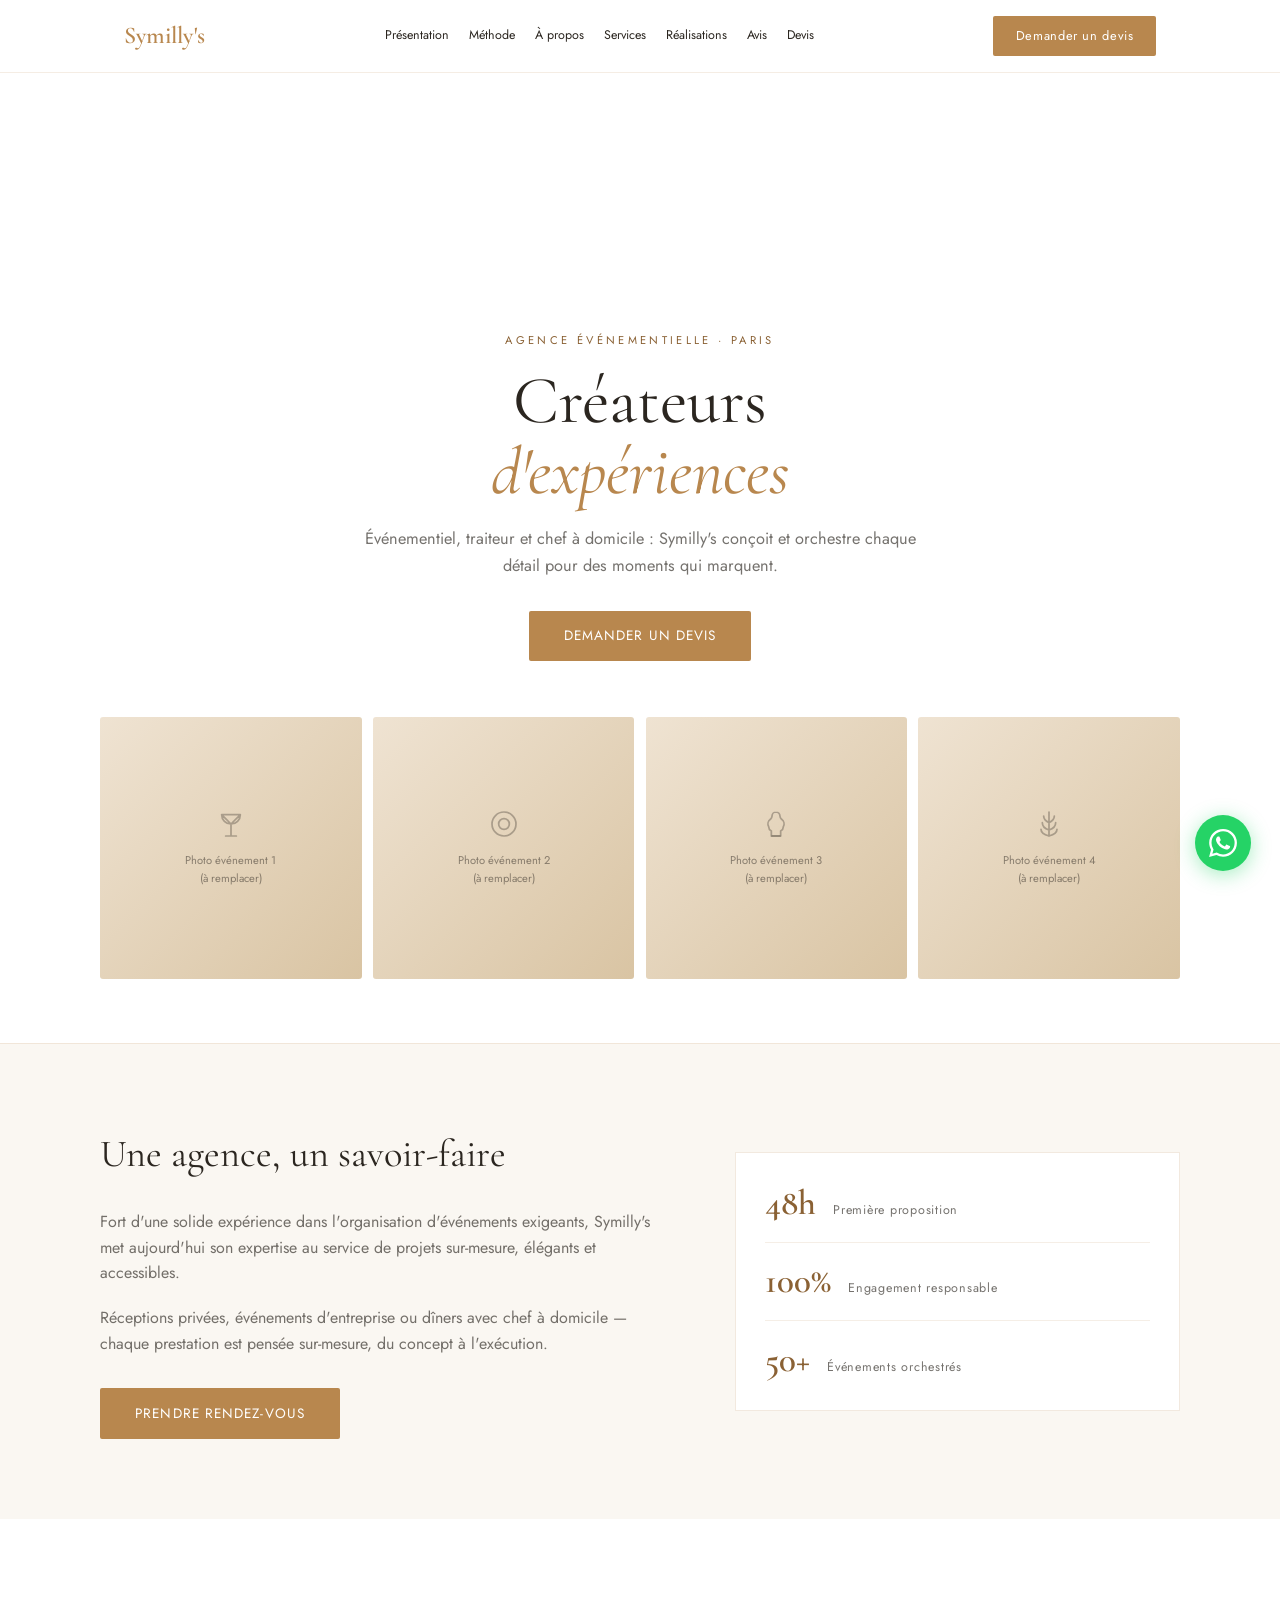
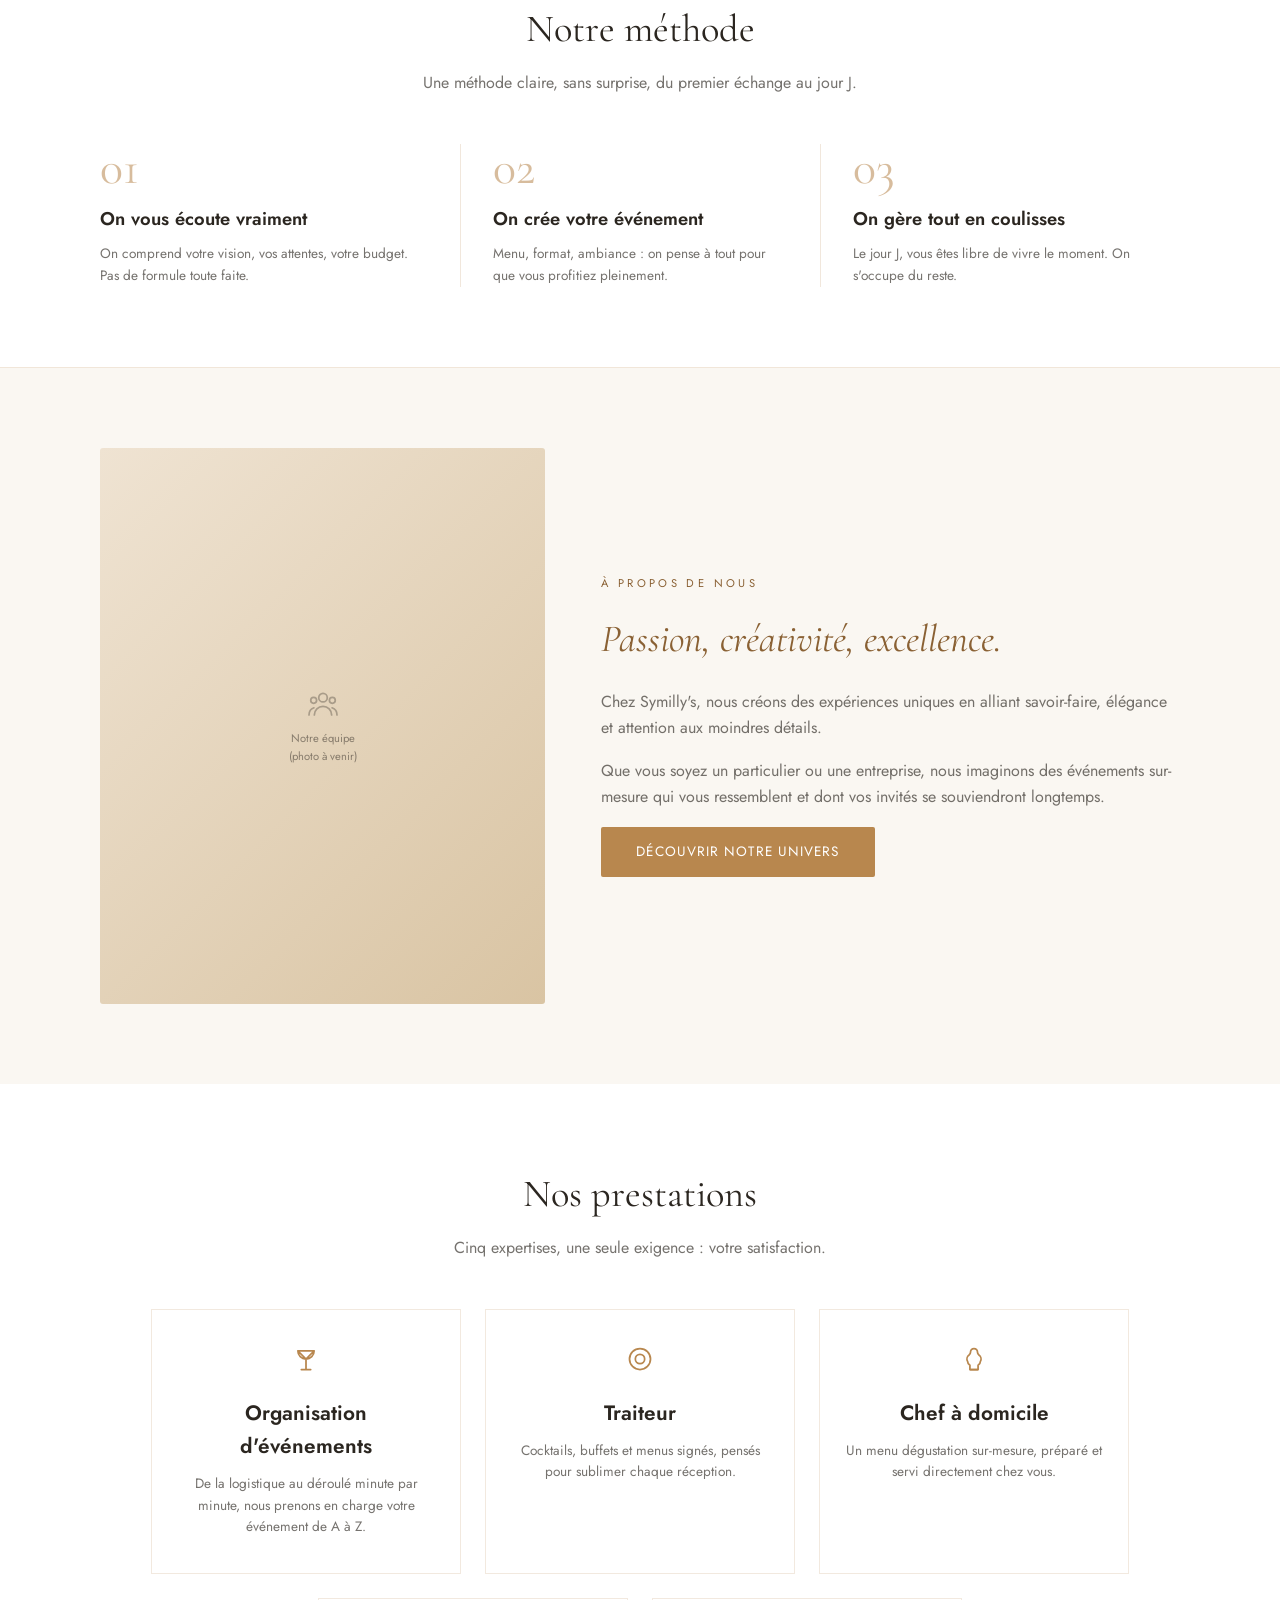
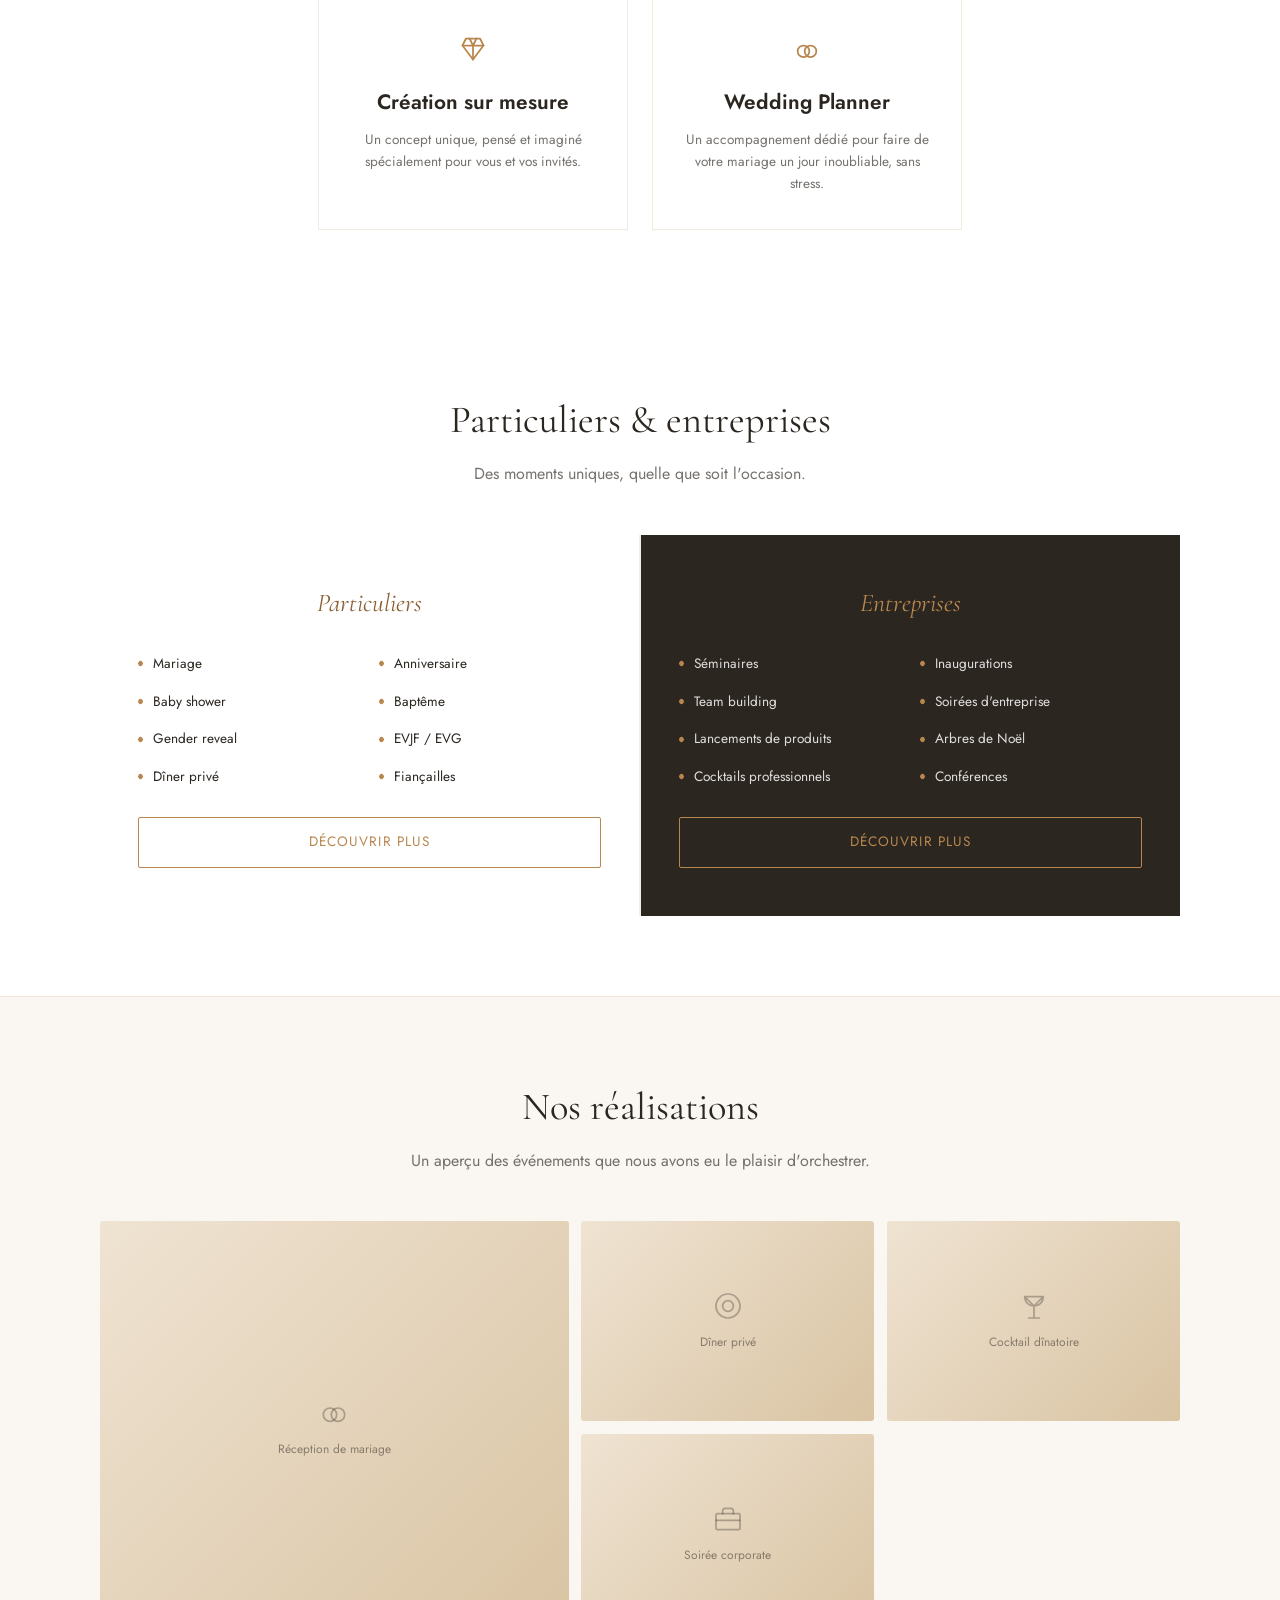
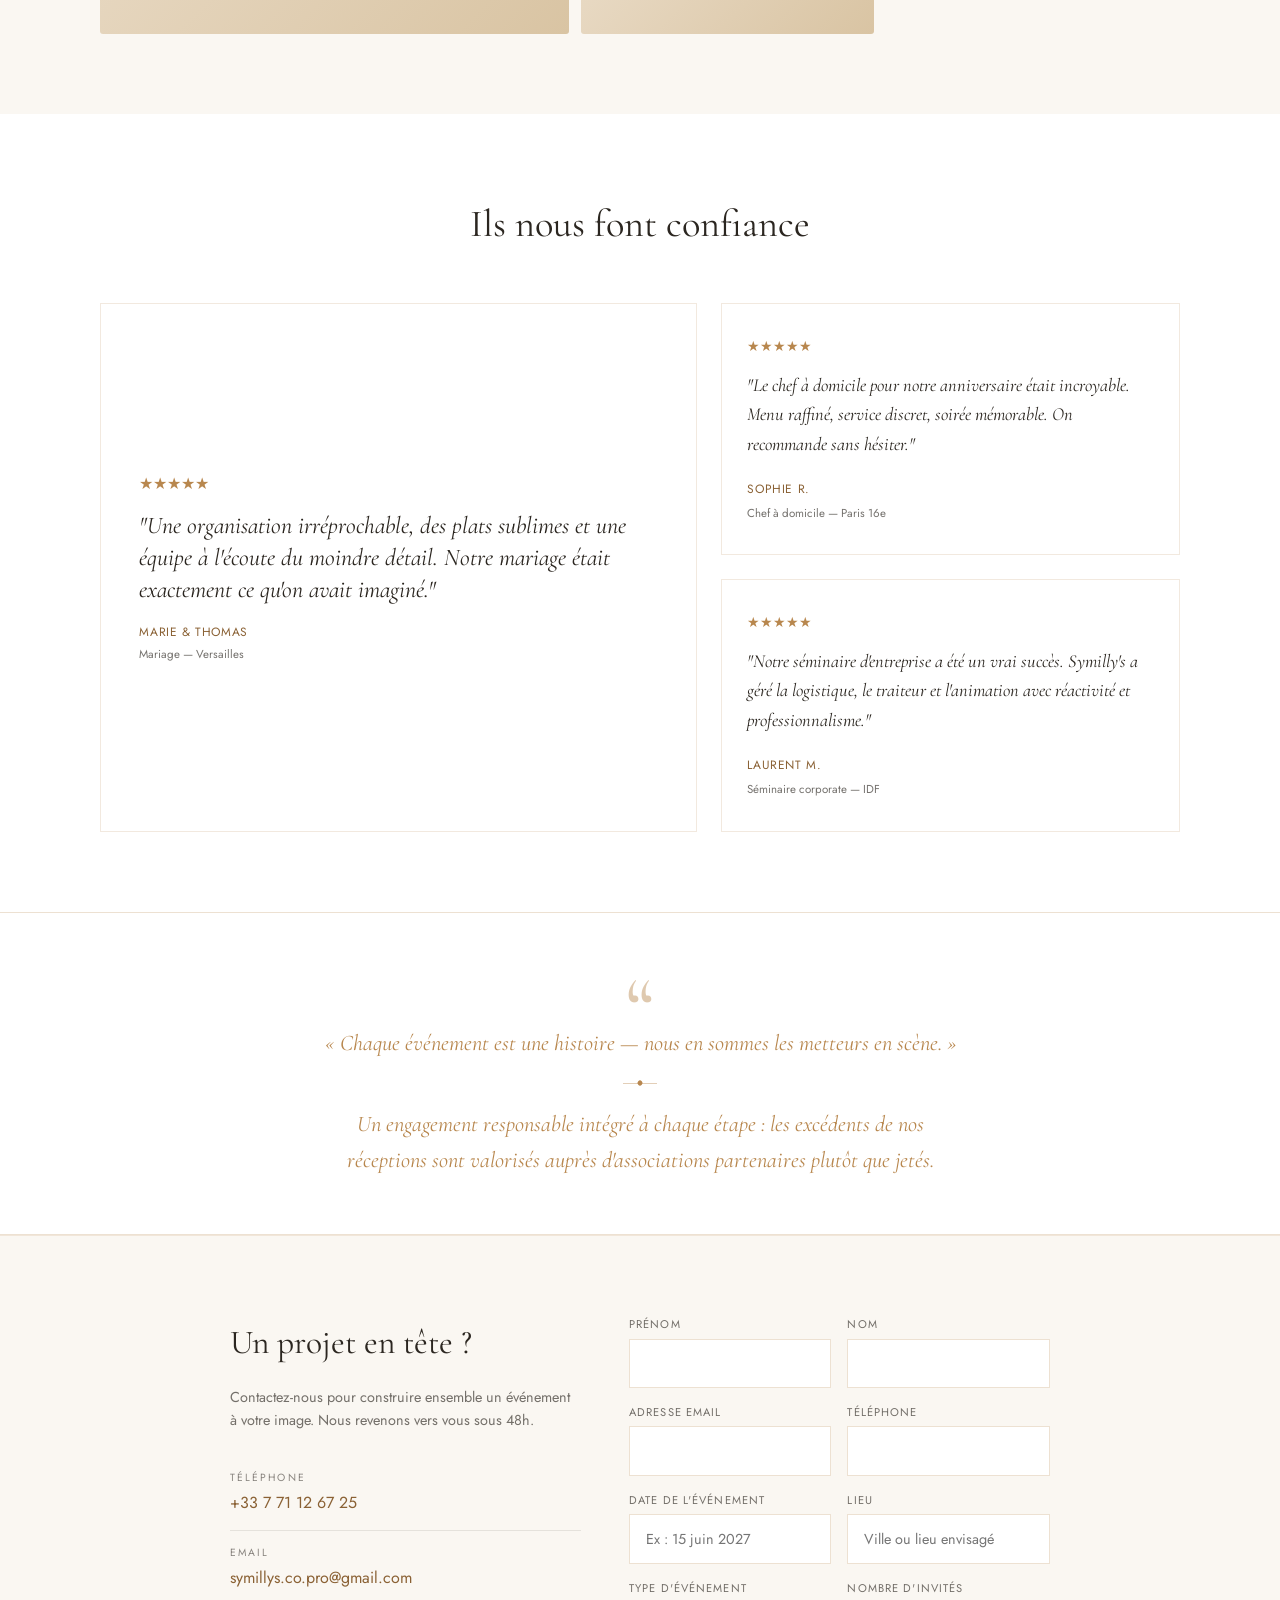
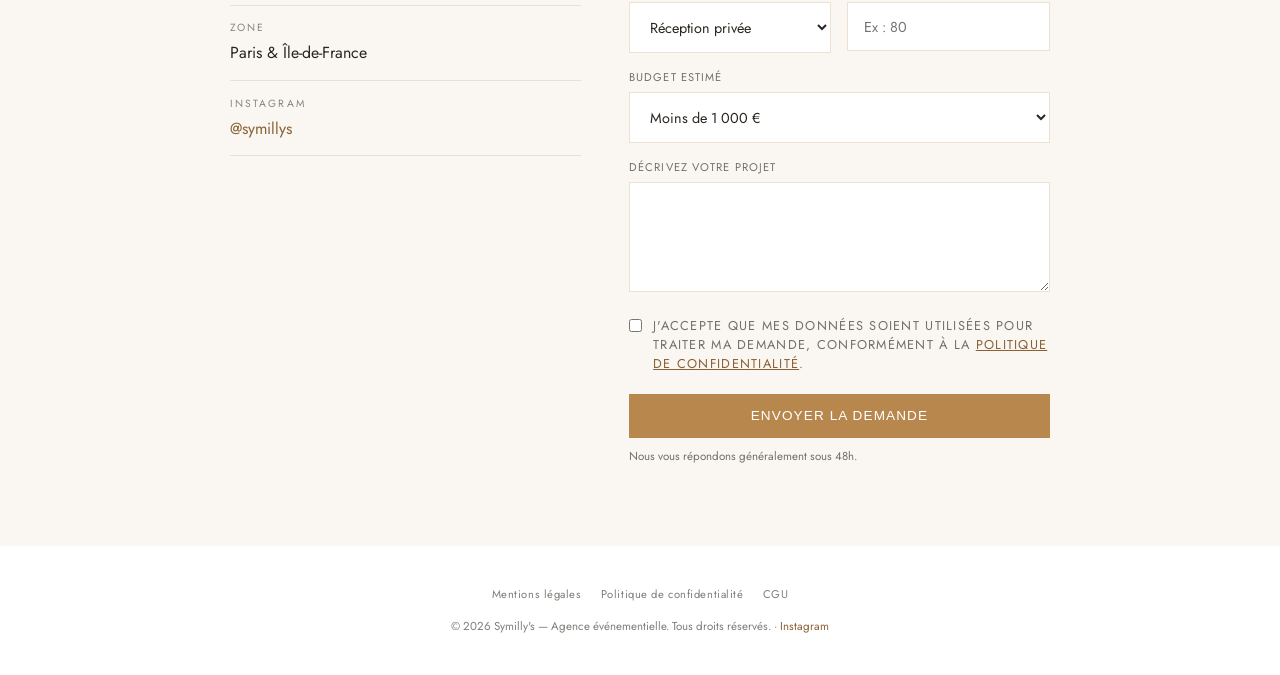
==== commit 4dca61ad: "Ajouter le logo animé en haut du hero Réintégration du logo vidéo "Symilly's & Co" (signature animée" ====
--- a/index.html
+++ b/index.html
@@ -6,7 +6,7 @@
 <title>Symilly's — Agence événementielle à Paris</title>
 <meta name="description" content="Symilly's conçoit et orchestre vos réceptions privées, événements d'entreprise et prestations de chef à domicile à Paris et en Île-de-France. Demandez votre devis sur-mesure.">
 <meta name="theme-color" content="#FFFFFF">
-<meta http-equiv="Content-Security-Policy" content="default-src 'self'; style-src 'self' 'unsafe-inline'; font-src 'self'; img-src 'self' data:; script-src 'self' 'unsafe-inline'; base-uri 'self'; form-action 'self' mailto:; object-src 'none'">
+<meta http-equiv="Content-Security-Policy" content="default-src 'self'; style-src 'self' 'unsafe-inline'; font-src 'self'; img-src 'self' data:; media-src 'self' data:; script-src 'self' 'unsafe-inline'; base-uri 'self'; form-action 'self' mailto:; object-src 'none'">
 <!-- Protection anti-clickjacking (X-Frame-Options / frame-ancestors) et HSTS : à configurer côté hébergeur, impossible via une balise meta -->
 <meta name="referrer" content="strict-origin-when-cross-origin">
 <link rel="icon" href="data:image/svg+xml,%3Csvg xmlns='http://www.w3.org/2000/svg' viewBox='0 0 100 100'%3E%3Crect width='100' height='100' rx='16' fill='%23FFFFFF'/%3E%3Ctext x='50' y='68' font-family='Georgia,serif' font-size='60' font-style='italic' fill='%23B8874E' text-anchor='middle'%3ES%3C/text%3E%3C/svg%3E">
@@ -105,6 +105,8 @@
   .mobile-menu .mobile-instagram{ font-size:0.75rem; letter-spacing:0.25em; text-transform:uppercase; color:var(--gold); }
 
   .hero{padding:5rem 1.5rem 4rem;text-align:center;}
+  .hero-logo{display:flex;justify-content:center;margin-bottom:0.6rem;}
+  .hero-logo .logo-video{height:170px;width:auto;display:block;}
   .eyebrow{font-size:0.7rem;letter-spacing:0.3em;text-transform:uppercase;color:var(--gold-text);margin-bottom:1rem;}
   .hero h1{font-size:clamp(2.6rem,6vw,4.2rem);font-weight:400;line-height:1.05;margin-bottom:1.2rem;font-family:'Cormorant Garamond',serif;}
   .hero h1 em{font-style:italic;color:var(--gold);}
@@ -300,6 +302,7 @@
 </div>
 
 <section class="hero" id="main">
+  <div class="hero-logo reveal" aria-hidden="true"><video class="logo-video" autoplay loop muted playsinline aria-hidden="true"><source src="[data-uri]" type="video/mp4"></video></div>
   <div class="eyebrow reveal">Agence événementielle · Paris</div>
   <h1 class="reveal d1">Créateurs<br><em>d'expériences</em></h1>
   <p class="reveal d2">Événementiel, traiteur et chef à domicile : Symilly's conçoit et orchestre chaque détail pour des moments qui marquent.</p>
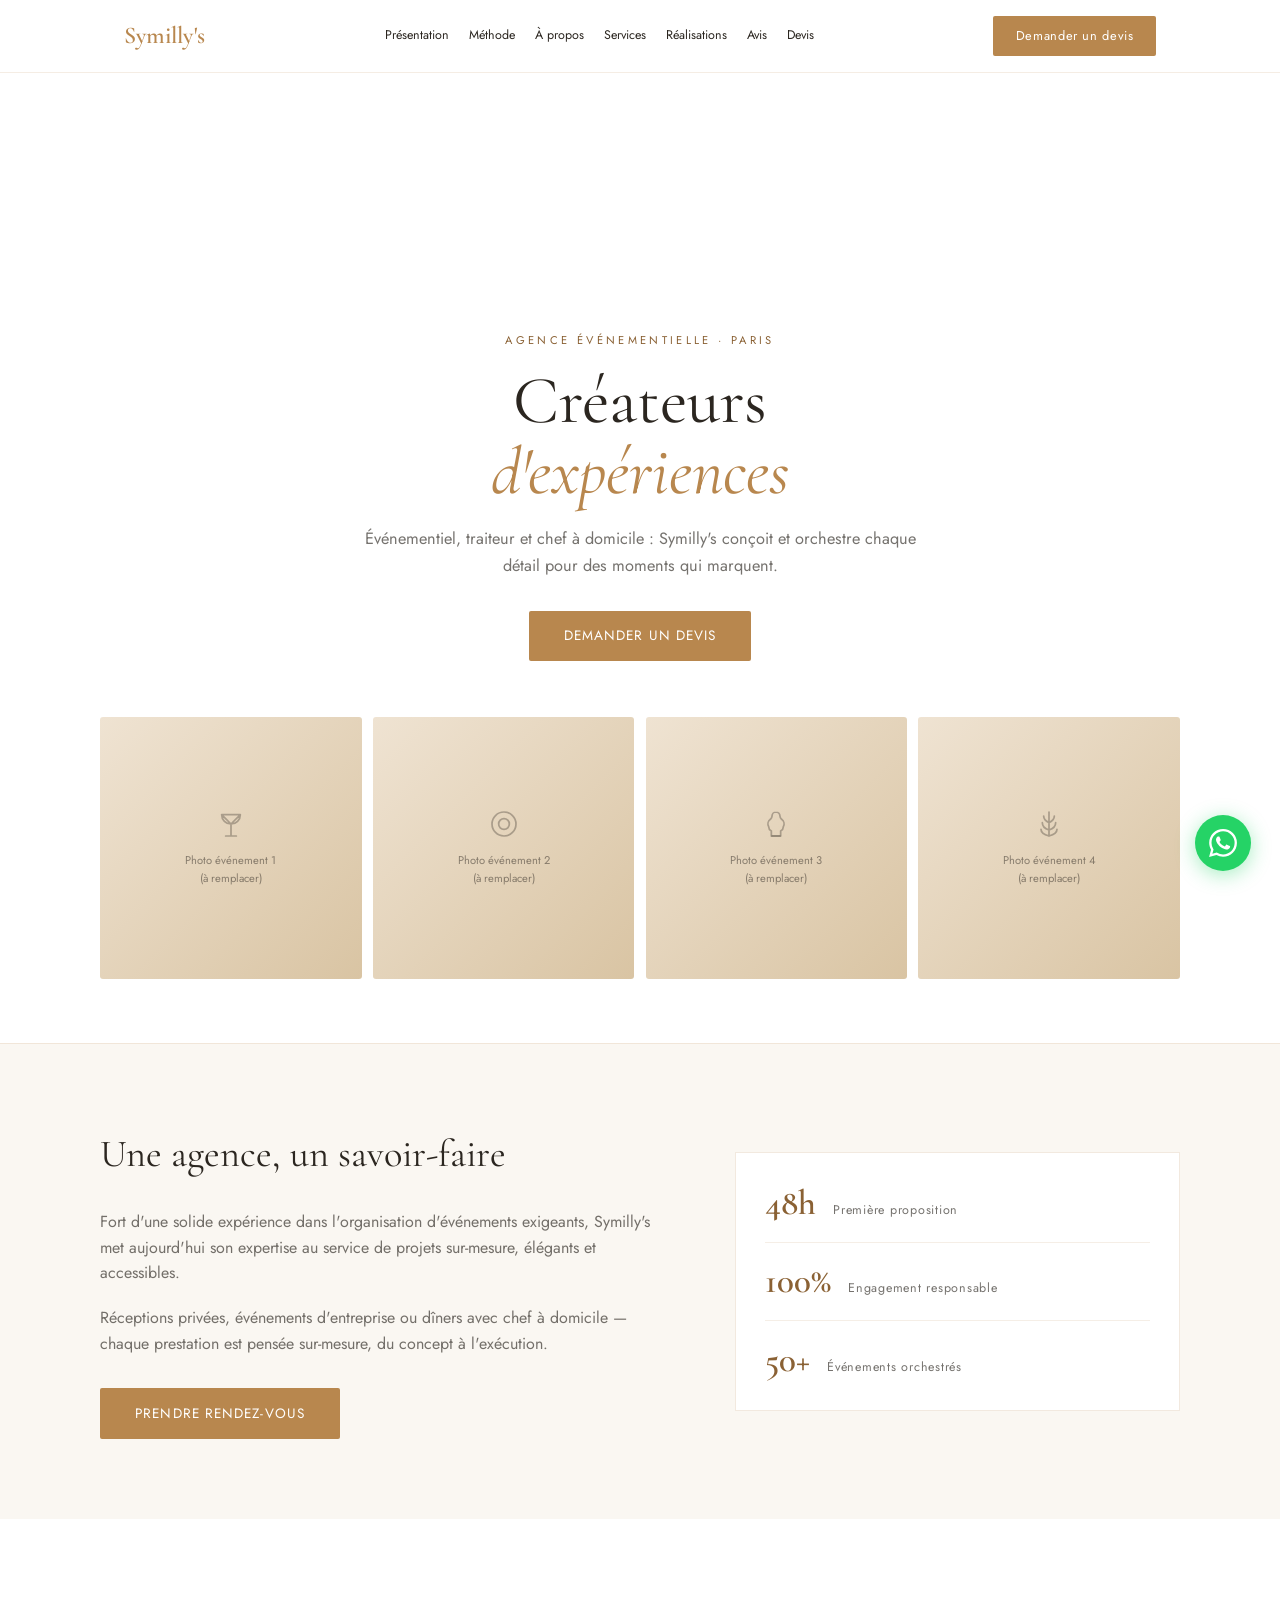
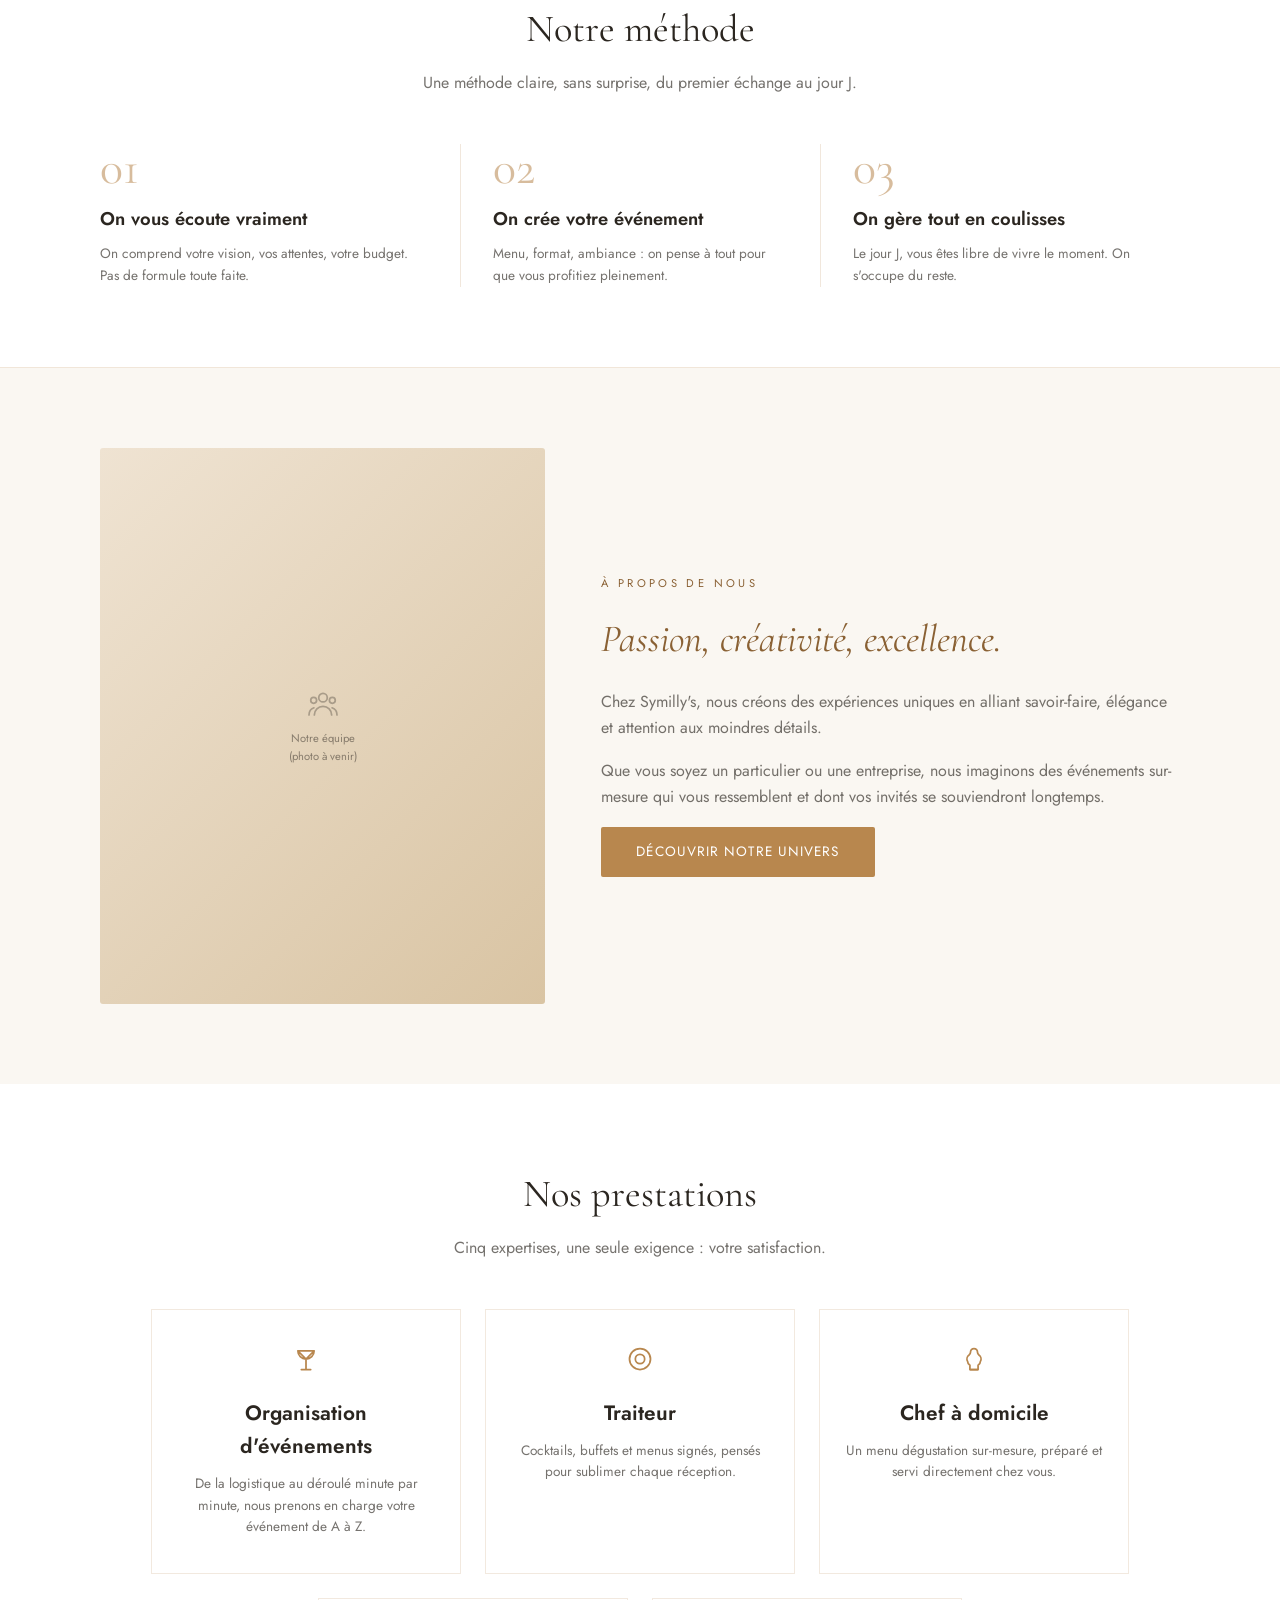
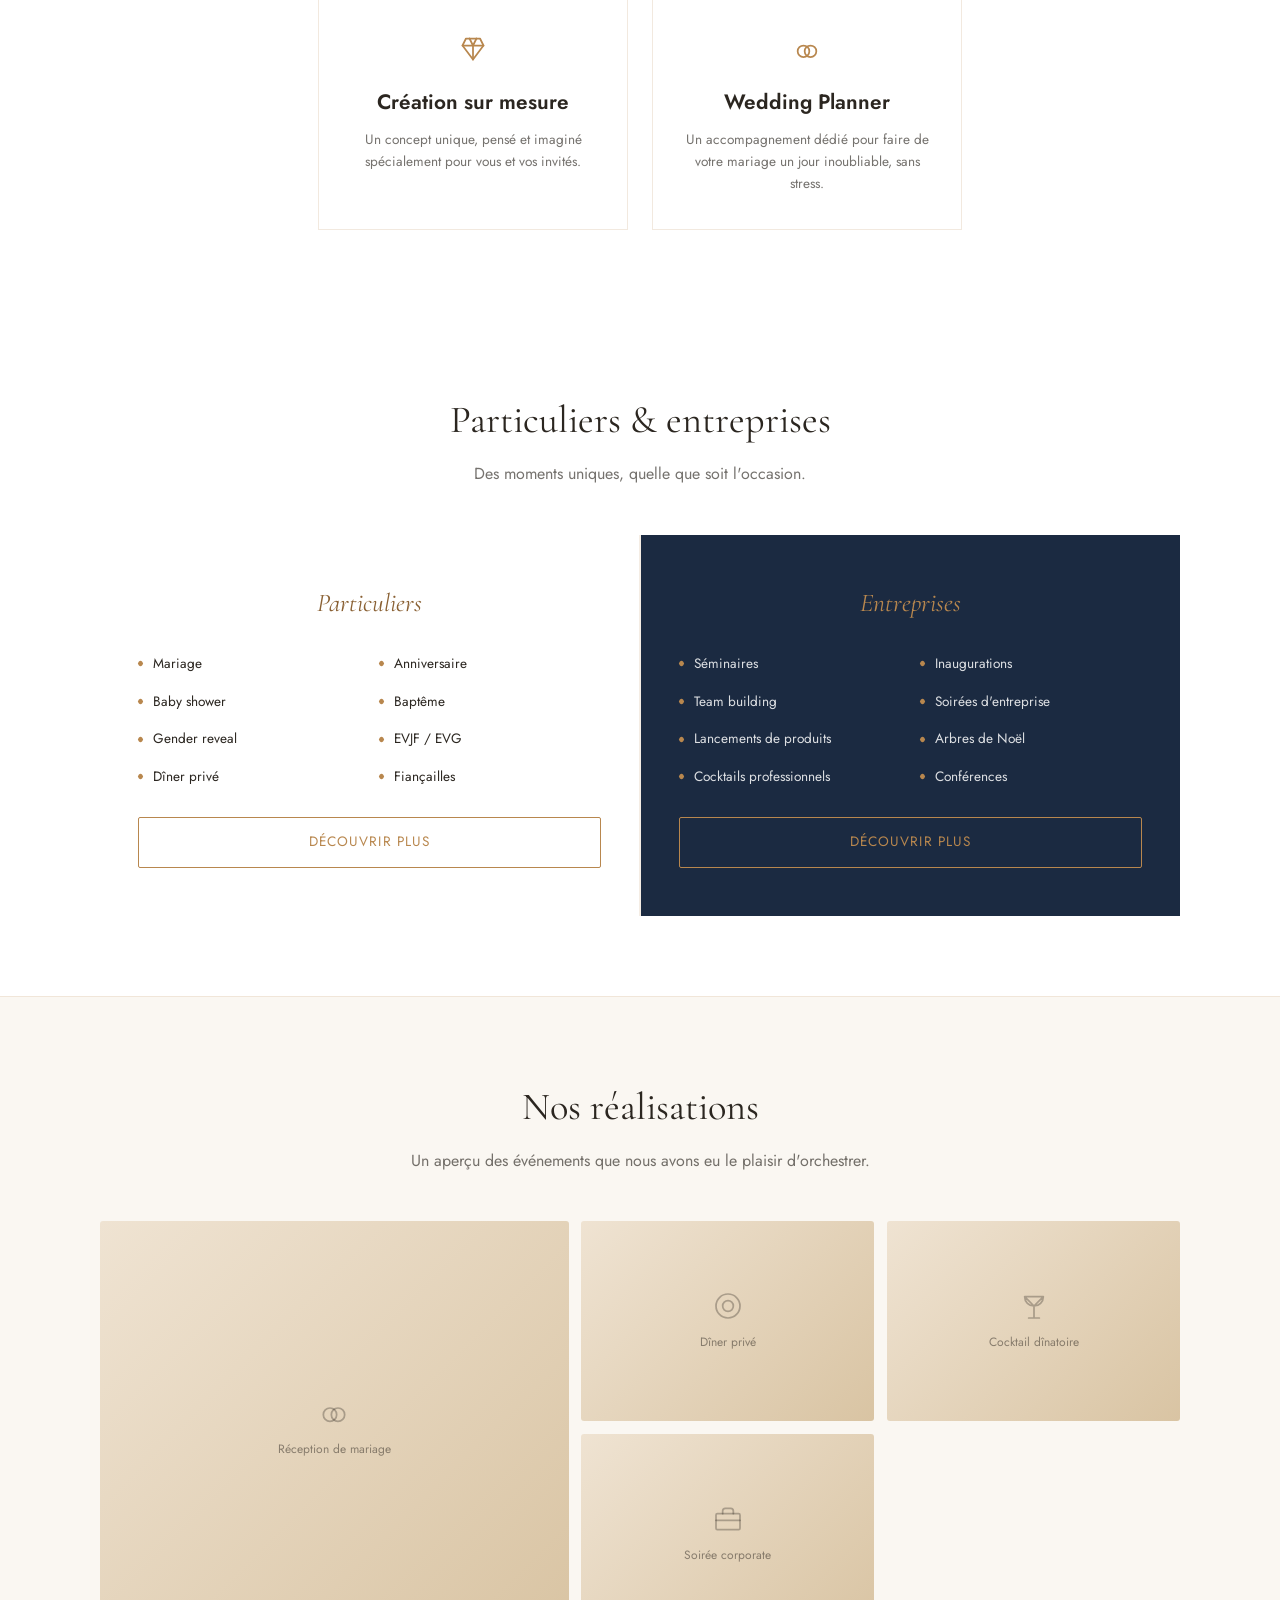
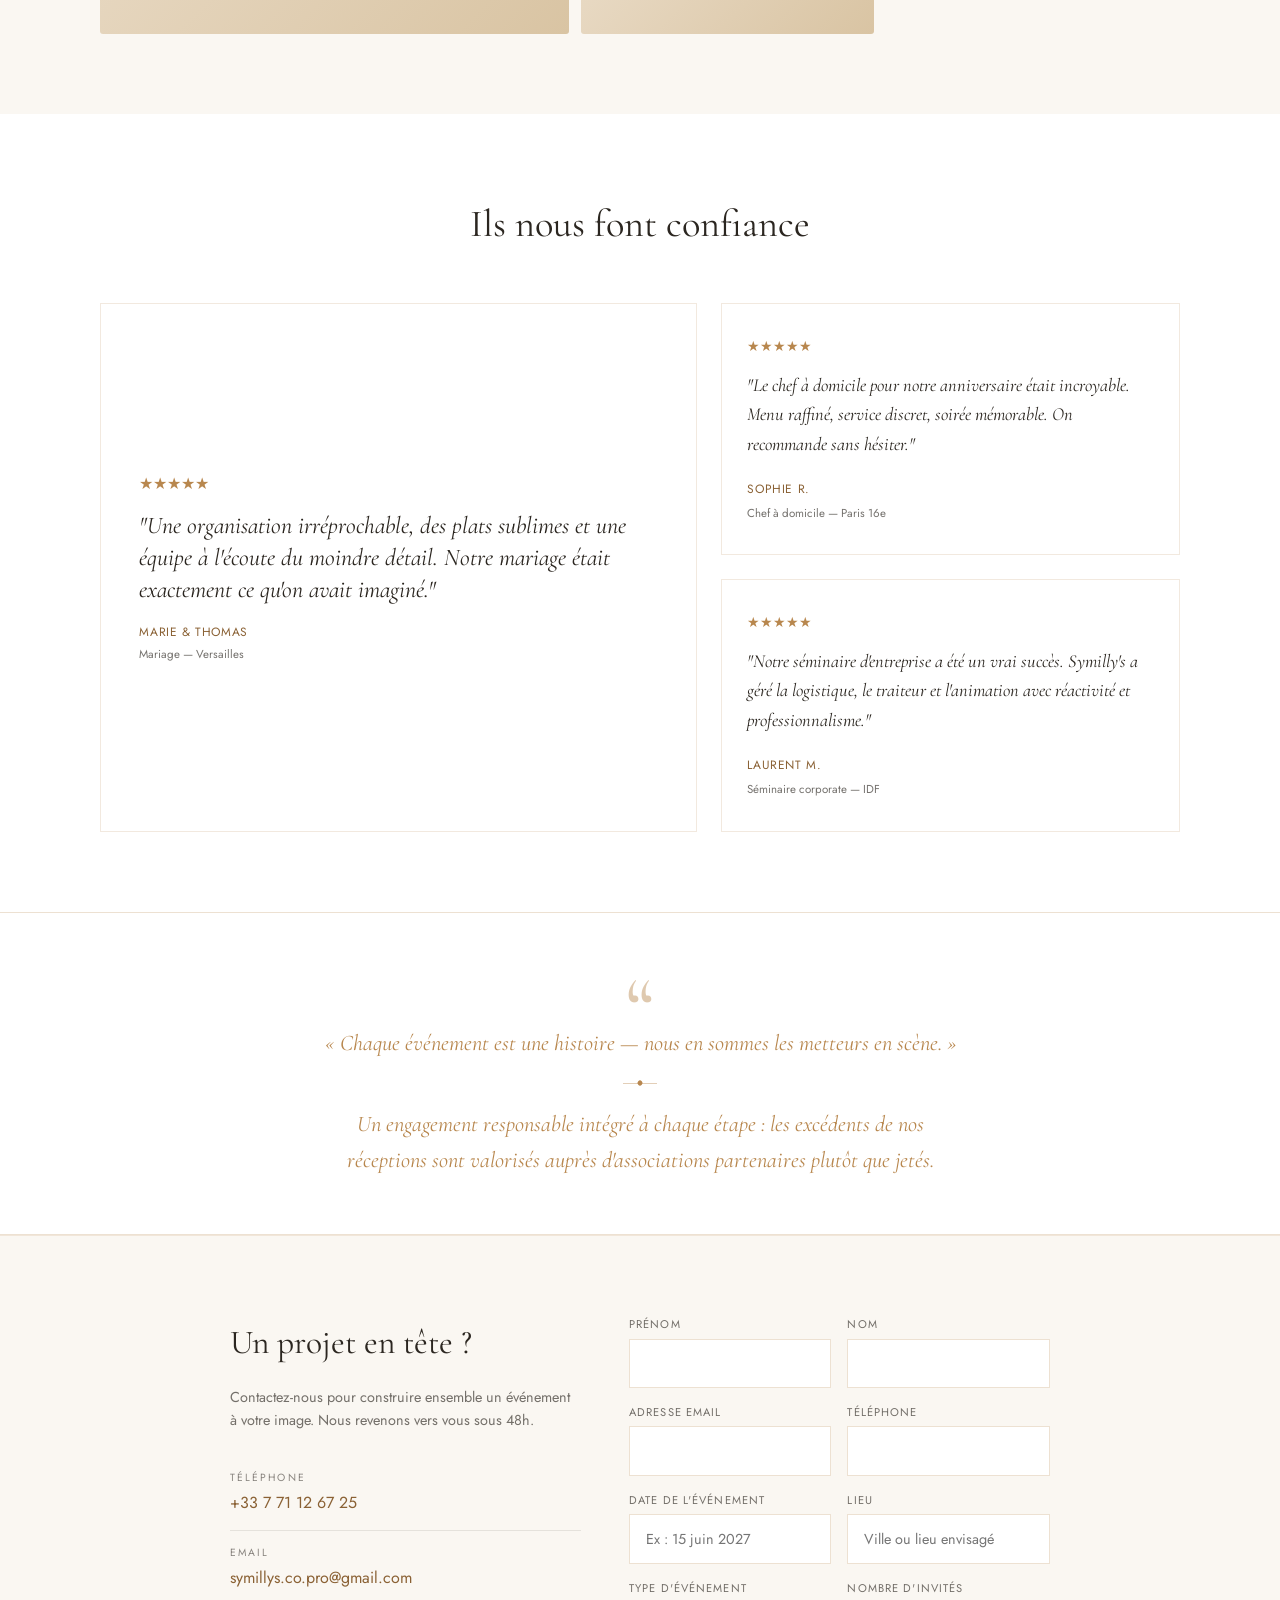
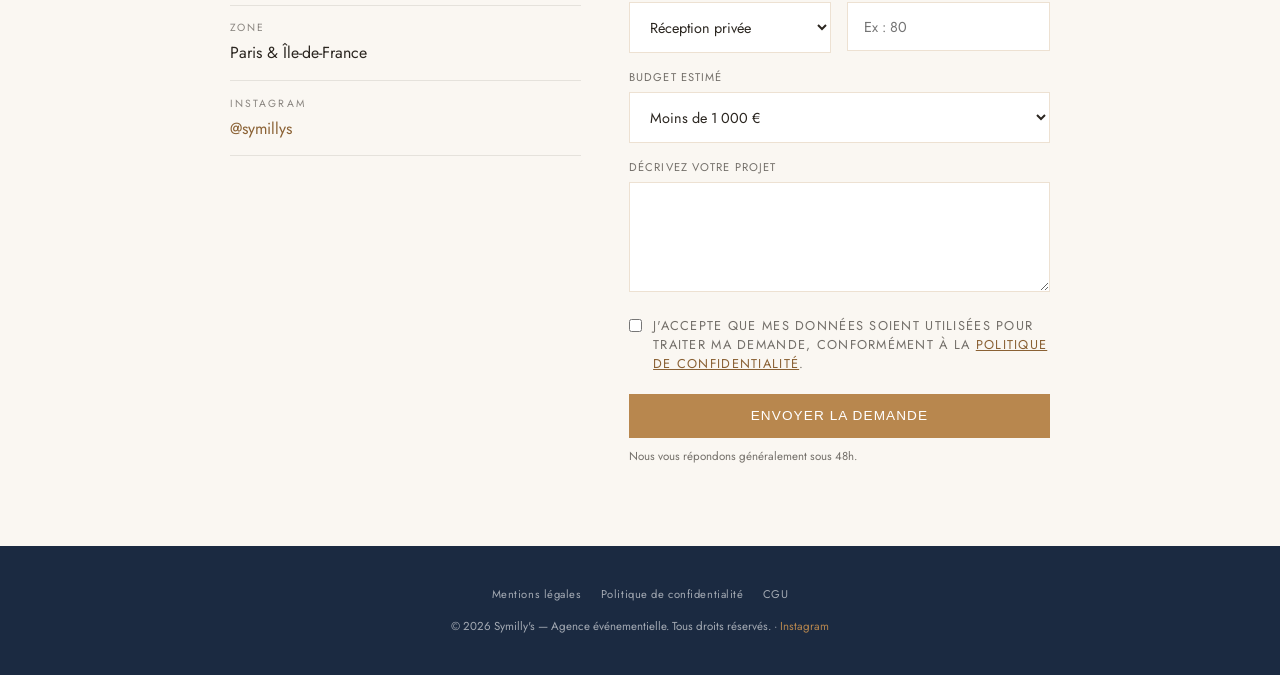
==== commit 0924cd74: "Ajouter le bleu marine comme couleur secondaire (panneau Entreprises + footer) Nouvelle variable --n" ====
--- a/index.html
+++ b/index.html
@@ -34,6 +34,7 @@
 <style>
   :root{
     --gold:#B8874E; --gold-dark:#9E7239; --gold-text:#8A6134; --ink:#2B2620; --bg:#FFFFFF; --bg2:#FAF7F2; --card:#FFFFFF; --muted:rgba(43,38,32,0.65);
+    --navy:#1B2A41; --navy-light:#2C4870; --navy-text:#3D5A80;
   }
   *,*::before,*::after{box-sizing:border-box;margin:0;padding:0;}
   html{scroll-behavior:smooth;}
@@ -170,7 +171,7 @@
   .clienteles{padding:5rem 1.5rem;}
   .clienteles-grid{display:grid;grid-template-columns:1fr 1fr;gap:2px;max-width:1080px;margin:0 auto;background:rgba(184,135,78,0.15);}
   .clientele-panel{padding:3rem 2.4rem;}
-  .clientele-panel.dark{background:var(--ink);color:#fff;}
+  .clientele-panel.dark{background:var(--navy);color:#fff;}
   .clientele-panel.light{background:var(--card);}
   .clientele-panel h3{font-family:'Cormorant Garamond',serif;font-style:italic;font-size:1.6rem;font-weight:400;margin-bottom:1.8rem;text-align:center;}
   .clientele-panel.light h3{color:var(--gold-text);}
@@ -242,12 +243,12 @@
   .form-consent input[type=checkbox]{width:auto;flex-shrink:0;margin-top:0.2rem;accent-color:var(--gold);}
   .form-consent a{color:var(--gold-text);text-decoration:underline;}
   .footer-legal{display:flex;justify-content:center;gap:1.2rem;flex-wrap:wrap;margin-bottom:0.8rem;font-size:0.7rem;letter-spacing:0.05em;}
-  .footer-legal a{color:rgba(43,38,32,0.6);}
-  .footer-legal a:hover{color:var(--gold-text);}
+  .footer-legal a{color:rgba(255,255,255,0.6);}
+  .footer-legal a:hover{color:var(--gold);}
   @media(max-width:700px){ .contact-grid{grid-template-columns:1fr;} .form-row{grid-template-columns:1fr;} }
 
-  footer{padding:2.5rem 1.5rem;text-align:center;font-size:0.72rem;color:rgba(43,38,32,0.6);}
-  footer a{color:var(--gold-text);}
+  footer{padding:2.5rem 1.5rem;text-align:center;font-size:0.72rem;color:rgba(255,255,255,0.6);background:var(--navy);}
+  footer a{color:var(--gold);}
 
   .whatsapp-btn{
     position:fixed; bottom:1.8rem; right:1.8rem; z-index:300;
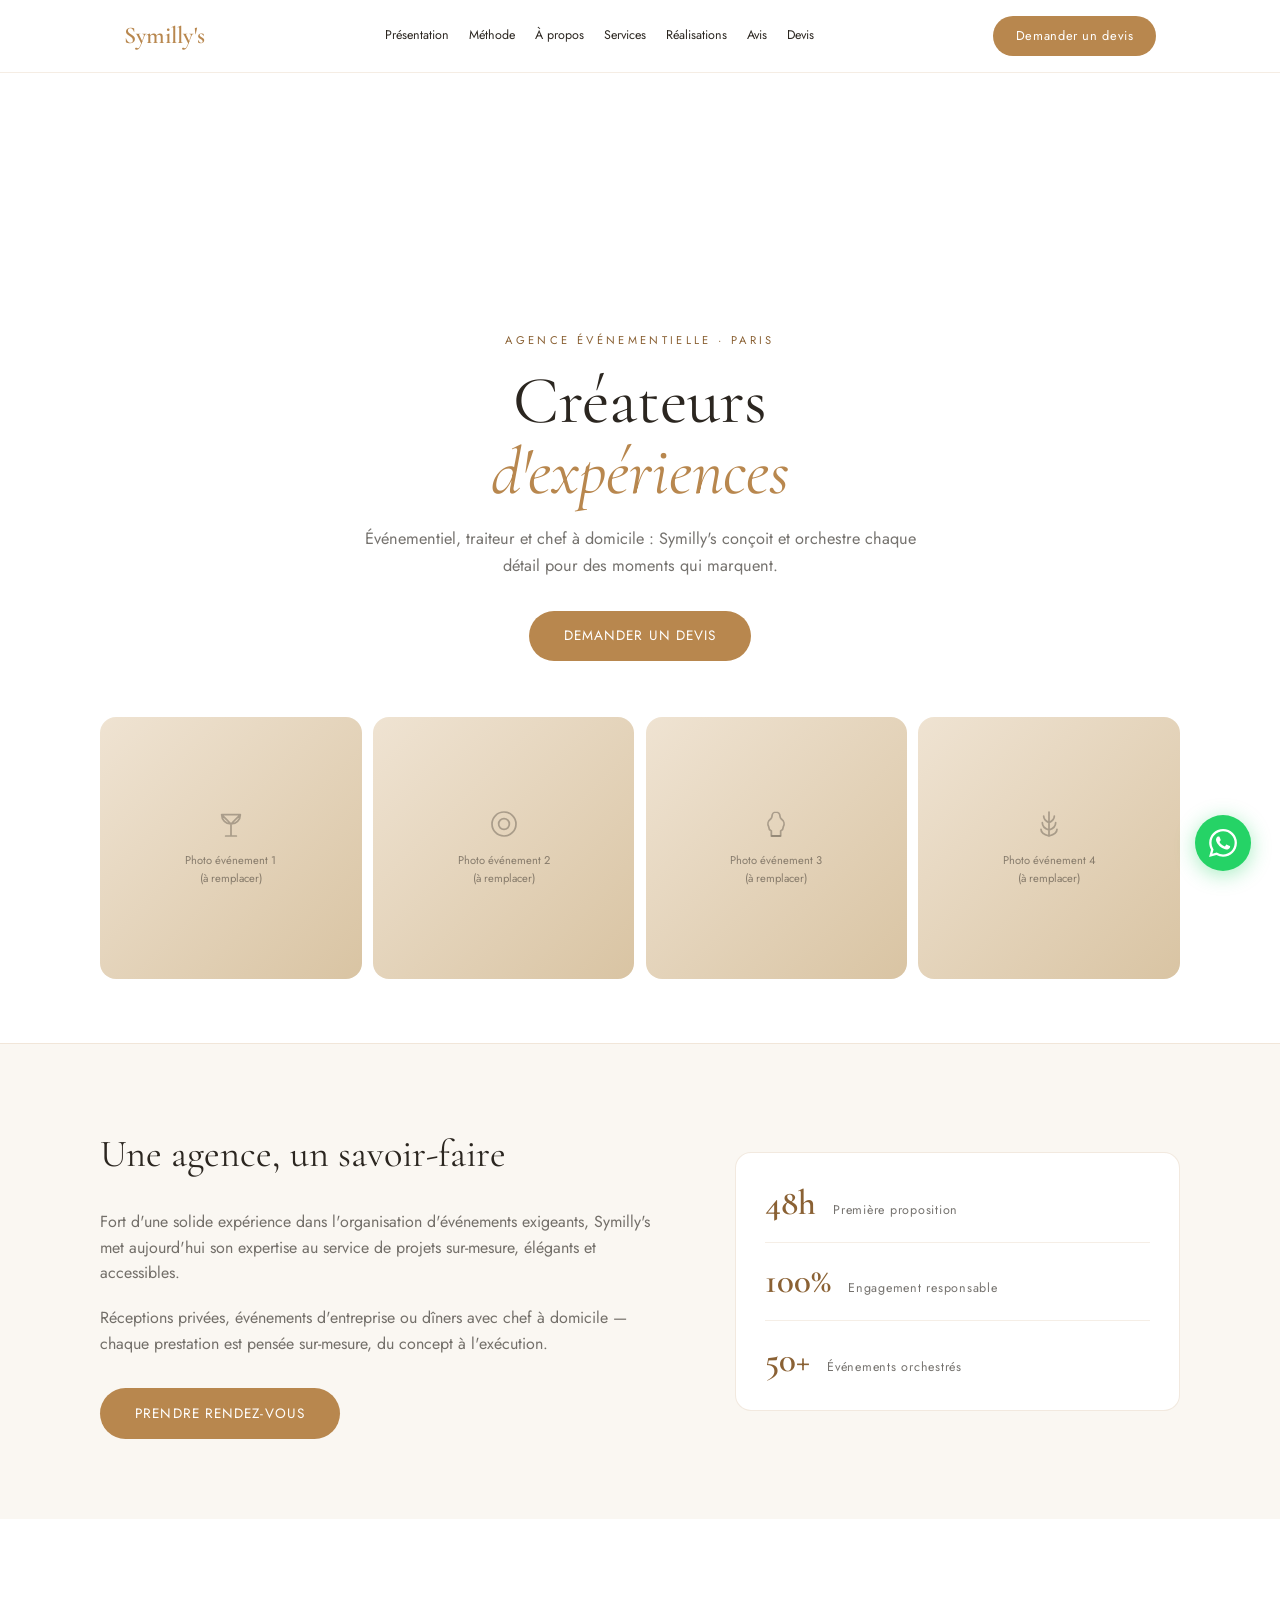
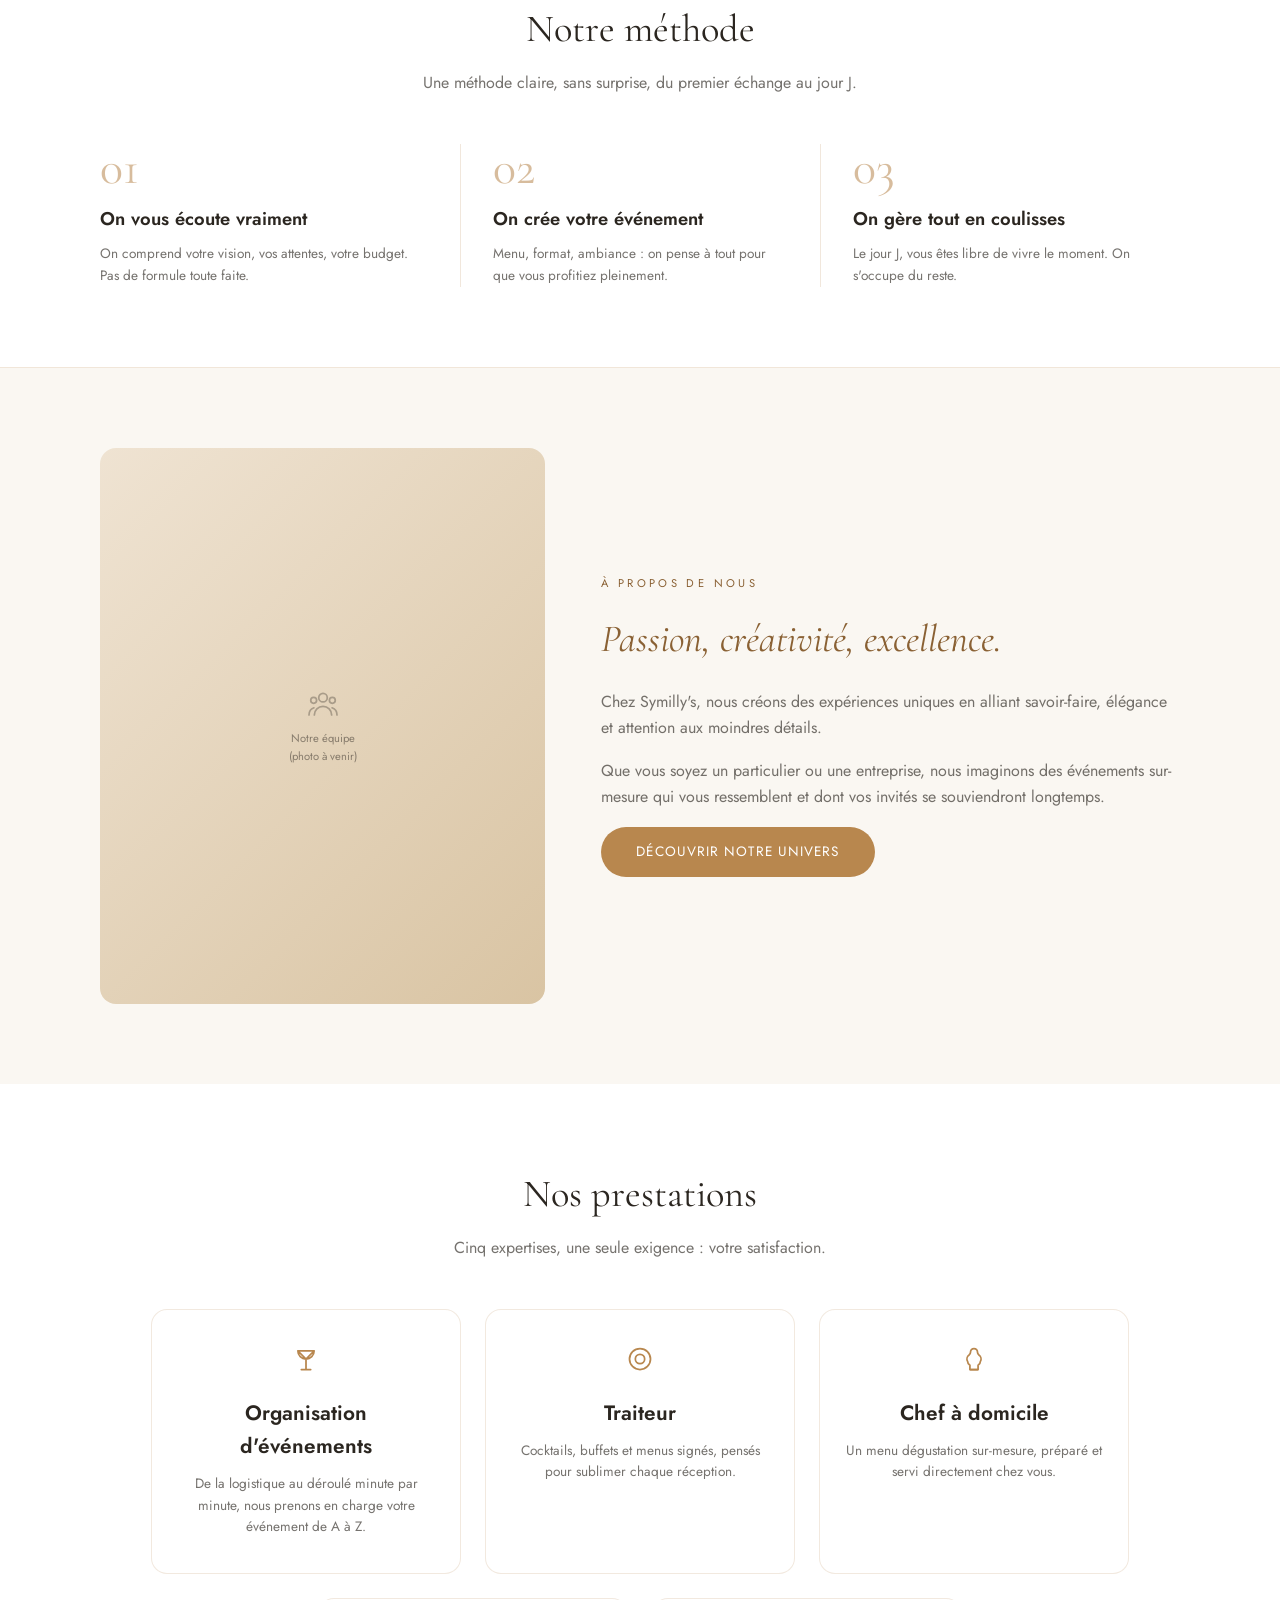
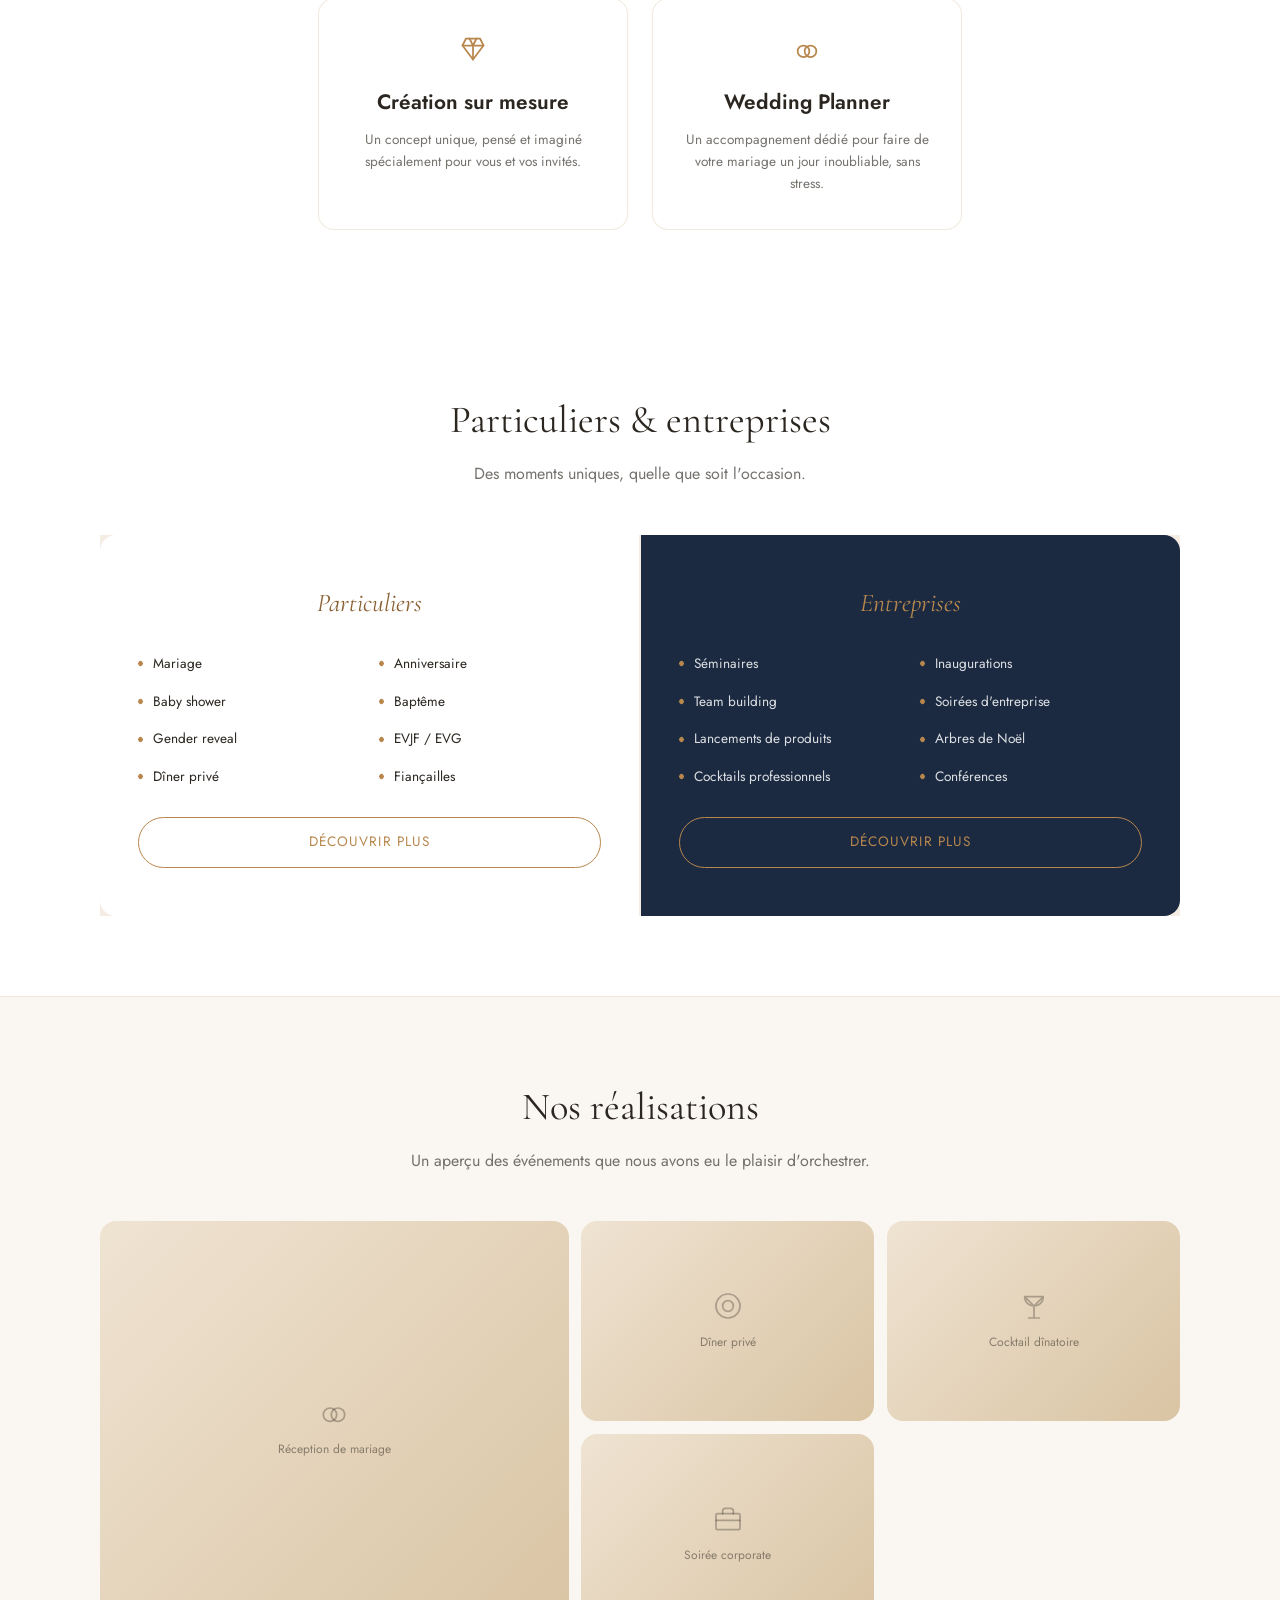
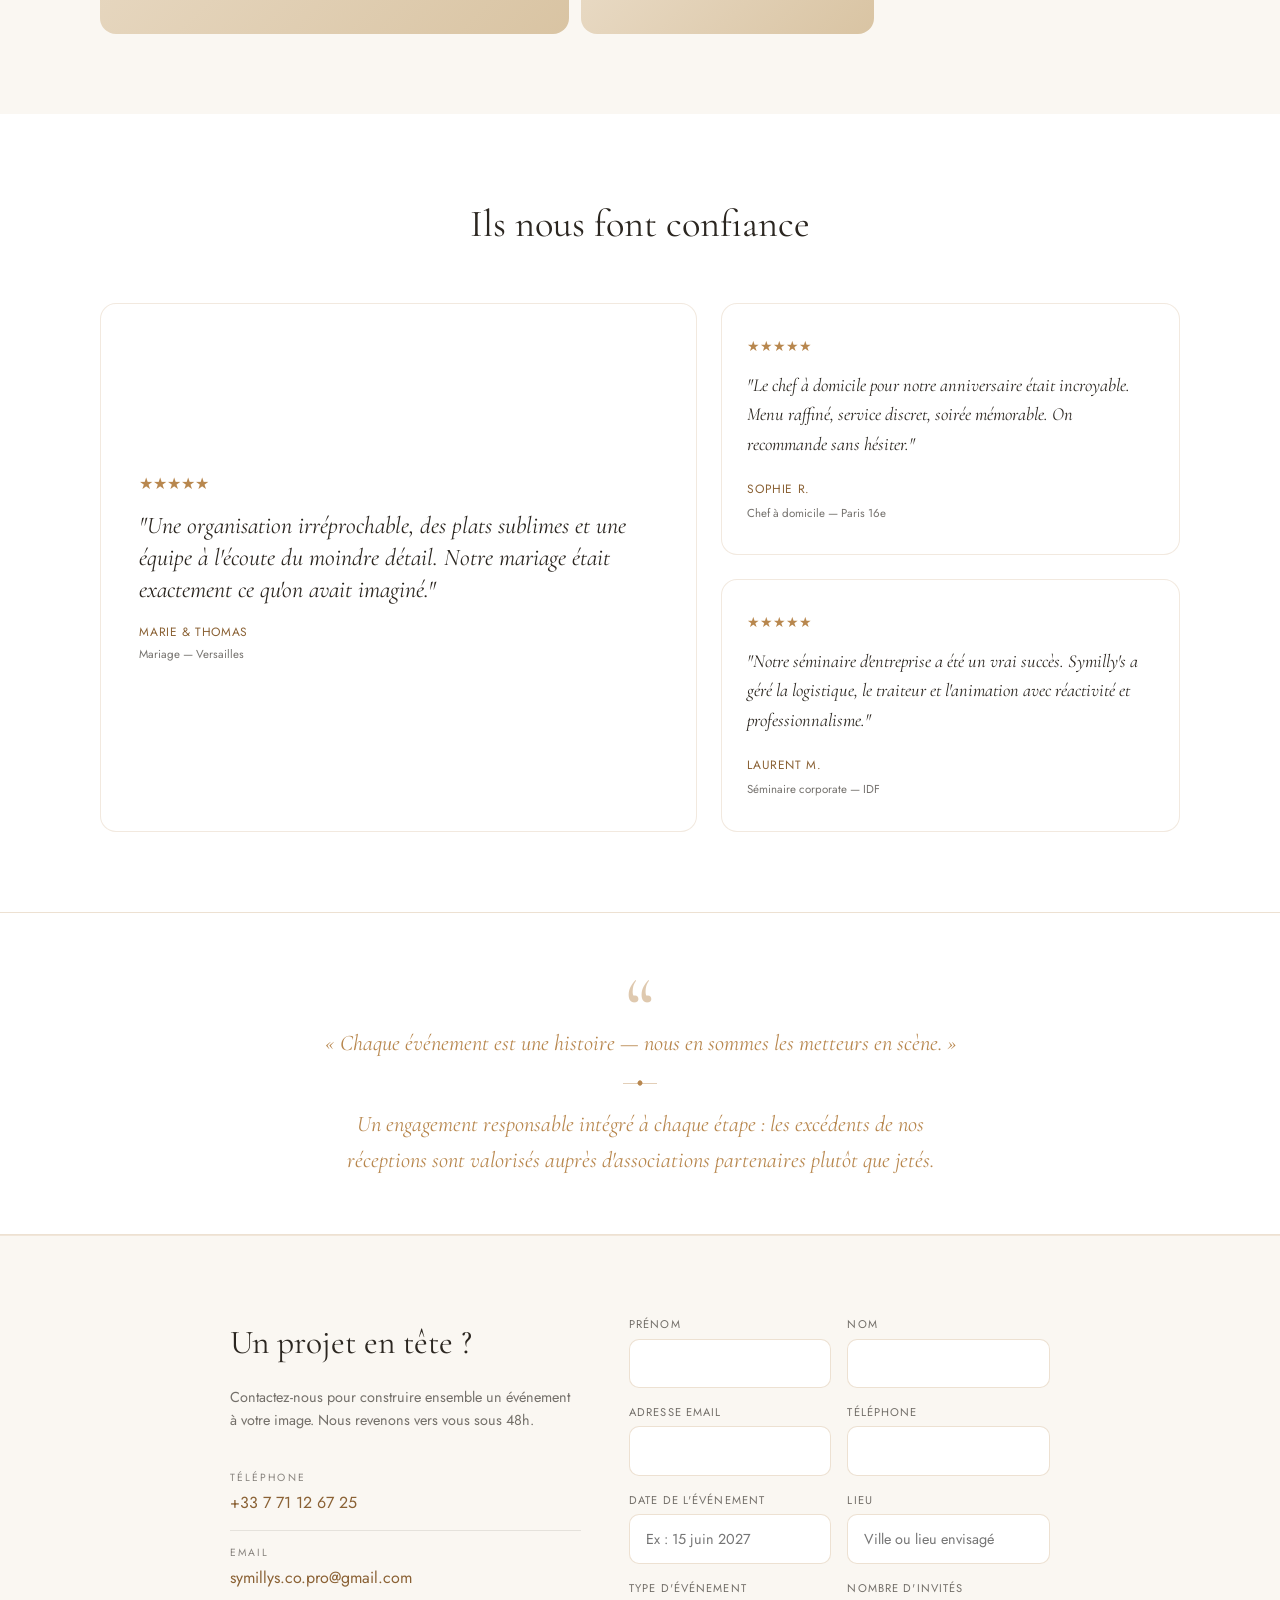
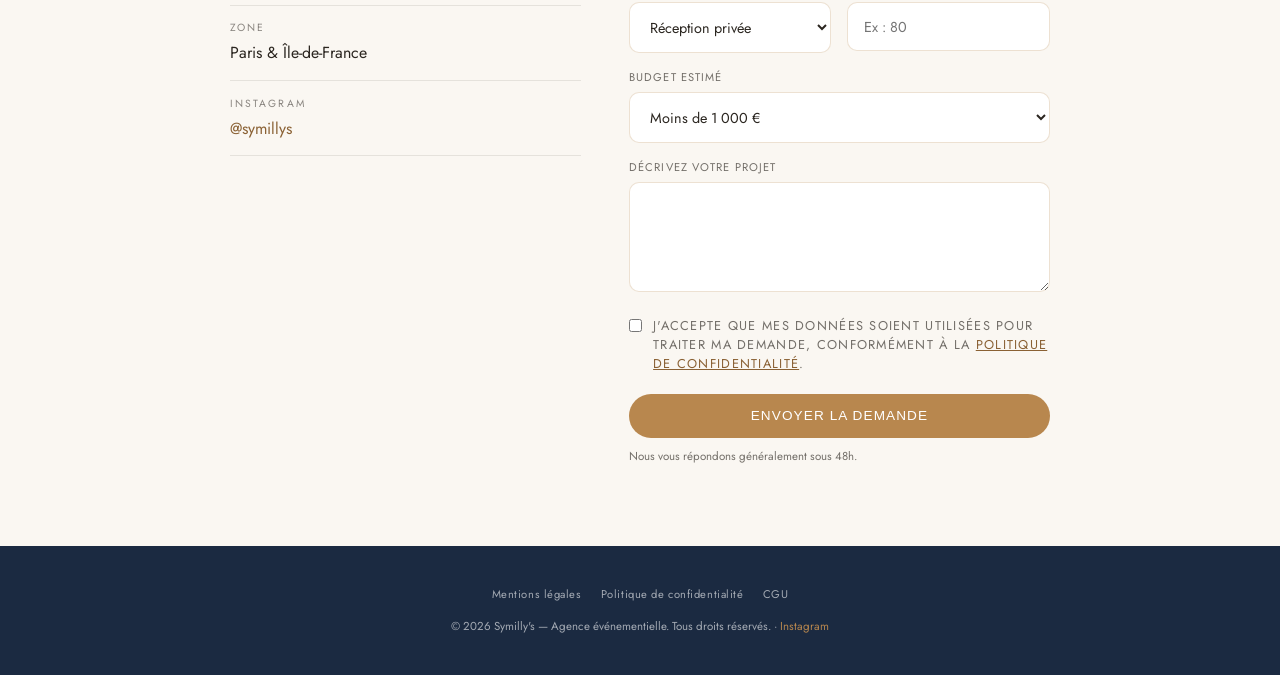
==== commit ce385a29: "Arrondir toute l'interface (boutons pilule, cartes à coins doux) Remplace les coins presque droits (" ====
--- a/index.html
+++ b/index.html
@@ -53,7 +53,7 @@
   .skip-link{
     position:absolute; top:-100px; left:1rem; z-index:500;
     background:var(--gold); color:#fff; padding:0.8rem 1.4rem;
-    font-size:0.85rem; font-weight:600; text-decoration:none; border-radius:2px;
+    font-size:0.85rem; font-weight:600; text-decoration:none; border-radius:8px;
     transition:top .2s;
   }
   .skip-link:focus{ top:1rem; }
@@ -76,7 +76,7 @@
   .nav-links{display:flex;gap:1.25rem;font-size:0.78rem;list-style:none;}
   .nav-links a:hover{color:var(--gold);transition:color .2s;}
   .nav-right{display:flex;align-items:center;gap:1rem;}
-  .btn-devis{background:var(--gold);color:#fff;padding:0.6rem 1.4rem;border-radius:2px;font-size:0.8rem;letter-spacing:0.05em;
+  .btn-devis{background:var(--gold);color:#fff;padding:0.6rem 1.4rem;border-radius:9999px;font-size:0.8rem;letter-spacing:0.05em;
     transition:transform .2s ease, background .2s ease;display:inline-block;}
   .btn-devis:hover{transform:scale(1.05);background:var(--gold-dark);}
   @media(max-width:800px){ .nav-links{display:none;} .btn-devis{display:none;} }
@@ -113,10 +113,10 @@
   .hero h1 em{font-style:italic;color:var(--gold);}
   .hero p{max-width:560px;margin:0 auto 2rem;color:var(--muted);font-size:1.02rem;}
   .btn-gold{display:inline-block;background:var(--gold);color:#fff;padding:0.9rem 2.2rem;font-size:0.85rem;letter-spacing:0.08em;
-    text-transform:uppercase;border-radius:2px;transition:transform .2s ease, background .2s ease;}
+    text-transform:uppercase;border-radius:9999px;transition:transform .2s ease, background .2s ease;}
   .btn-gold:hover{transform:scale(1.04);background:var(--gold-dark);}
   .hero-gallery{display:grid;grid-template-columns:repeat(4,1fr);gap:0.7rem;margin-top:3.5rem;max-width:1080px;margin-left:auto;margin-right:auto;}
-  .ph{aspect-ratio:1;border-radius:3px;background:linear-gradient(135deg,#EFE3D2,#D9C4A3);display:flex;flex-direction:column;align-items:center;justify-content:center;gap:0.7rem;
+  .ph{aspect-ratio:1;border-radius:16px;background:linear-gradient(135deg,#EFE3D2,#D9C4A3);display:flex;flex-direction:column;align-items:center;justify-content:center;gap:0.7rem;
     color:rgba(43,38,32,0.5);font-size:0.7rem;text-align:center;padding:0.5rem;transition:transform .3s cubic-bezier(.22,1,.36,1);}
   .ph:hover{transform:scale(1.04);}
   .ph svg{width:32px;height:32px;color:rgba(43,38,32,0.32);flex-shrink:0;}
@@ -127,7 +127,7 @@
   .pres h2{font-size:2.4rem;font-weight:400;margin-bottom:1.5rem;font-family:'Cormorant Garamond',serif;}
   .pres p{color:var(--muted);margin-bottom:1.2rem;}
   .pres p:last-of-type{margin-bottom:2rem;}
-  .stats{display:flex;flex-direction:column;gap:1.3rem;background:var(--card);border:1px solid rgba(184,135,78,0.18);padding:2rem 1.8rem;}
+  .stats{display:flex;flex-direction:column;gap:1.3rem;background:var(--card);border:1px solid rgba(184,135,78,0.18);border-radius:16px;padding:2rem 1.8rem;}
   .stat{display:flex;align-items:baseline;gap:1.1rem;border-bottom:1px solid rgba(184,135,78,0.14);padding-bottom:1.3rem;}
   .stat:last-child{border-bottom:none;padding-bottom:0;}
   .stat strong{font-family:'Cormorant Garamond',serif;font-size:2.2rem;color:var(--gold-text);line-height:1;flex-shrink:0;}
@@ -160,7 +160,7 @@
   .section-head h2{font-size:2.4rem;font-weight:400;font-family:'Cormorant Garamond',serif;}
   .section-head p{color:var(--muted);margin-top:0.6rem;}
   .services-grid{display:flex;flex-wrap:wrap;justify-content:center;gap:1.5rem;max-width:1080px;margin:0 auto;}
-  .service-card{flex:1 1 260px;max-width:310px;background:var(--card);border:1px solid rgba(184,135,78,0.18);padding:2.2rem 1.6rem;text-align:center;
+  .service-card{flex:1 1 260px;max-width:310px;background:var(--card);border:1px solid rgba(184,135,78,0.18);border-radius:16px;padding:2.2rem 1.6rem;text-align:center;
     transition:transform .3s cubic-bezier(.22,1,.36,1), box-shadow .3s ease;}
   .service-card:hover{transform:translateY(-6px);box-shadow:0 20px 40px -20px rgba(184,135,78,0.35);}
   .service-card svg{width:28px;height:28px;margin-bottom:1rem;color:var(--gold);}
@@ -171,8 +171,8 @@
   .clienteles{padding:5rem 1.5rem;}
   .clienteles-grid{display:grid;grid-template-columns:1fr 1fr;gap:2px;max-width:1080px;margin:0 auto;background:rgba(184,135,78,0.15);}
   .clientele-panel{padding:3rem 2.4rem;}
-  .clientele-panel.dark{background:var(--navy);color:#fff;}
-  .clientele-panel.light{background:var(--card);}
+  .clientele-panel.light{background:var(--card);border-radius:16px 0 0 16px;}
+  .clientele-panel.dark{background:var(--navy);color:#fff;border-radius:0 16px 16px 0;}
   .clientele-panel h3{font-family:'Cormorant Garamond',serif;font-style:italic;font-size:1.6rem;font-weight:400;margin-bottom:1.8rem;text-align:center;}
   .clientele-panel.light h3{color:var(--gold-text);}
   .clientele-panel.dark h3{background:var(--gold-grad, var(--gold));-webkit-background-clip:text;background-clip:text;color:transparent;}
@@ -183,10 +183,10 @@
   .clientele-panel.dark li{color:rgba(255,255,255,0.85);}
   .clientele-panel .btn-gold, .clientele-panel .btn-outline{display:block;text-align:center;}
   .btn-outline{display:inline-block;background:transparent;color:var(--gold);border:1px solid var(--gold);padding:0.85rem 2.2rem;font-size:0.85rem;letter-spacing:0.08em;
-    text-transform:uppercase;border-radius:2px;transition:all .2s ease;}
+    text-transform:uppercase;border-radius:9999px;transition:all .2s ease;}
   .clientele-panel.dark .btn-outline{color:var(--gold);border-color:var(--gold);}
   .btn-outline:hover{background:var(--gold);color:#fff;}
-  @media(max-width:800px){ .clienteles-grid{grid-template-columns:1fr;} }
+  @media(max-width:800px){ .clienteles-grid{grid-template-columns:1fr;} .clientele-panel.light, .clientele-panel.dark{border-radius:16px;} }
 
   .portfolio{padding:5rem 1.5rem;background:var(--bg2);border-top:1px solid rgba(184,135,78,0.15);}
   .portfolio-grid{display:grid;grid-template-columns:1.6fr 1fr 1fr;grid-template-rows:200px 200px;gap:0.8rem;max-width:1080px;margin:0 auto;}
@@ -200,7 +200,7 @@
 
   .testimonials{padding:5rem 1.5rem;}
   .testi-grid{display:grid;grid-template-columns:1.3fr 1fr;grid-template-rows:auto auto;gap:1.5rem;max-width:1080px;margin:0 auto;}
-  .testi-card{background:var(--card);border:1px solid rgba(184,135,78,0.18);padding:2rem 1.6rem;}
+  .testi-card{background:var(--card);border:1px solid rgba(184,135,78,0.18);border-radius:16px;padding:2rem 1.6rem;}
   .testi-card .stars{color:var(--gold);font-size:0.85rem;margin-bottom:0.8rem;}
   .testi-card p{font-style:italic;color:var(--ink);margin-bottom:1rem;font-family:'Cormorant Garamond',serif;font-size:1.15rem;}
   .testi-card span{font-size:0.75rem;letter-spacing:0.05em;text-transform:uppercase;color:var(--gold-text);}
@@ -231,11 +231,11 @@
   form{display:flex;flex-direction:column;gap:1rem;}
   .form-row{display:grid;grid-template-columns:1fr 1fr;gap:1rem;}
   label{font-size:0.7rem;letter-spacing:0.1em;text-transform:uppercase;color:var(--muted);margin-bottom:0.3rem;display:block;}
-  input,textarea,select{width:100%;background:#fff;border:1px solid rgba(184,135,78,0.25);padding:0.85rem 1rem;
+  input,textarea,select{width:100%;background:#fff;border:1px solid rgba(184,135,78,0.25);border-radius:10px;padding:0.85rem 1rem;
     font-family:'Jost',sans-serif;font-size:0.9rem;color:var(--ink);transition:border-color .2s;}
   textarea{resize:vertical;min-height:110px;}
   input:focus,textarea:focus,select:focus{outline:none;border-color:var(--gold);}
-  button[type=submit]{background:var(--gold);color:#fff;border:none;padding:0.9rem;font-size:0.85rem;letter-spacing:0.08em;
+  button[type=submit]{background:var(--gold);color:#fff;border:none;border-radius:9999px;padding:0.9rem;font-size:0.85rem;letter-spacing:0.08em;
     text-transform:uppercase;cursor:pointer;transition:transform .2s ease, background .2s ease;}
   button[type=submit]:hover{transform:scale(1.02);background:var(--gold-dark);}
   .form-note{font-size:0.72rem;color:var(--muted);margin-top:-0.4rem;}
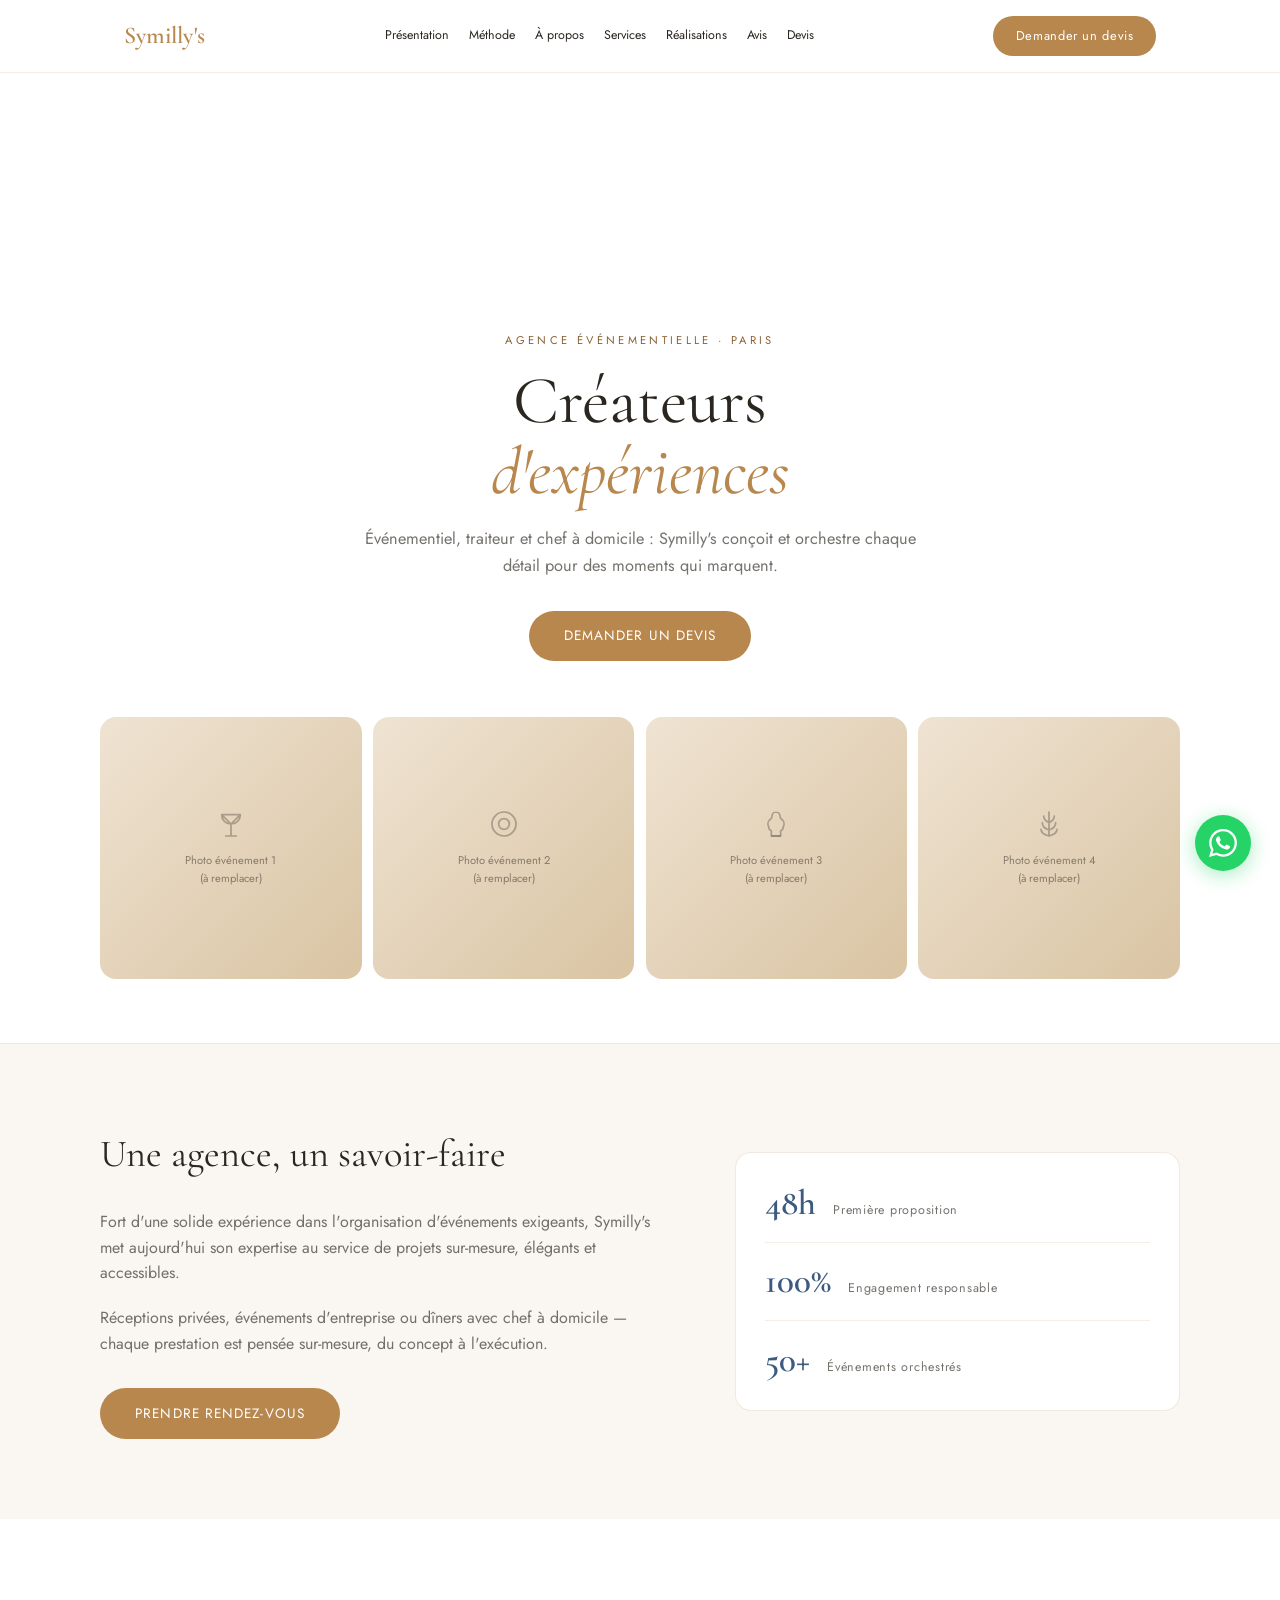
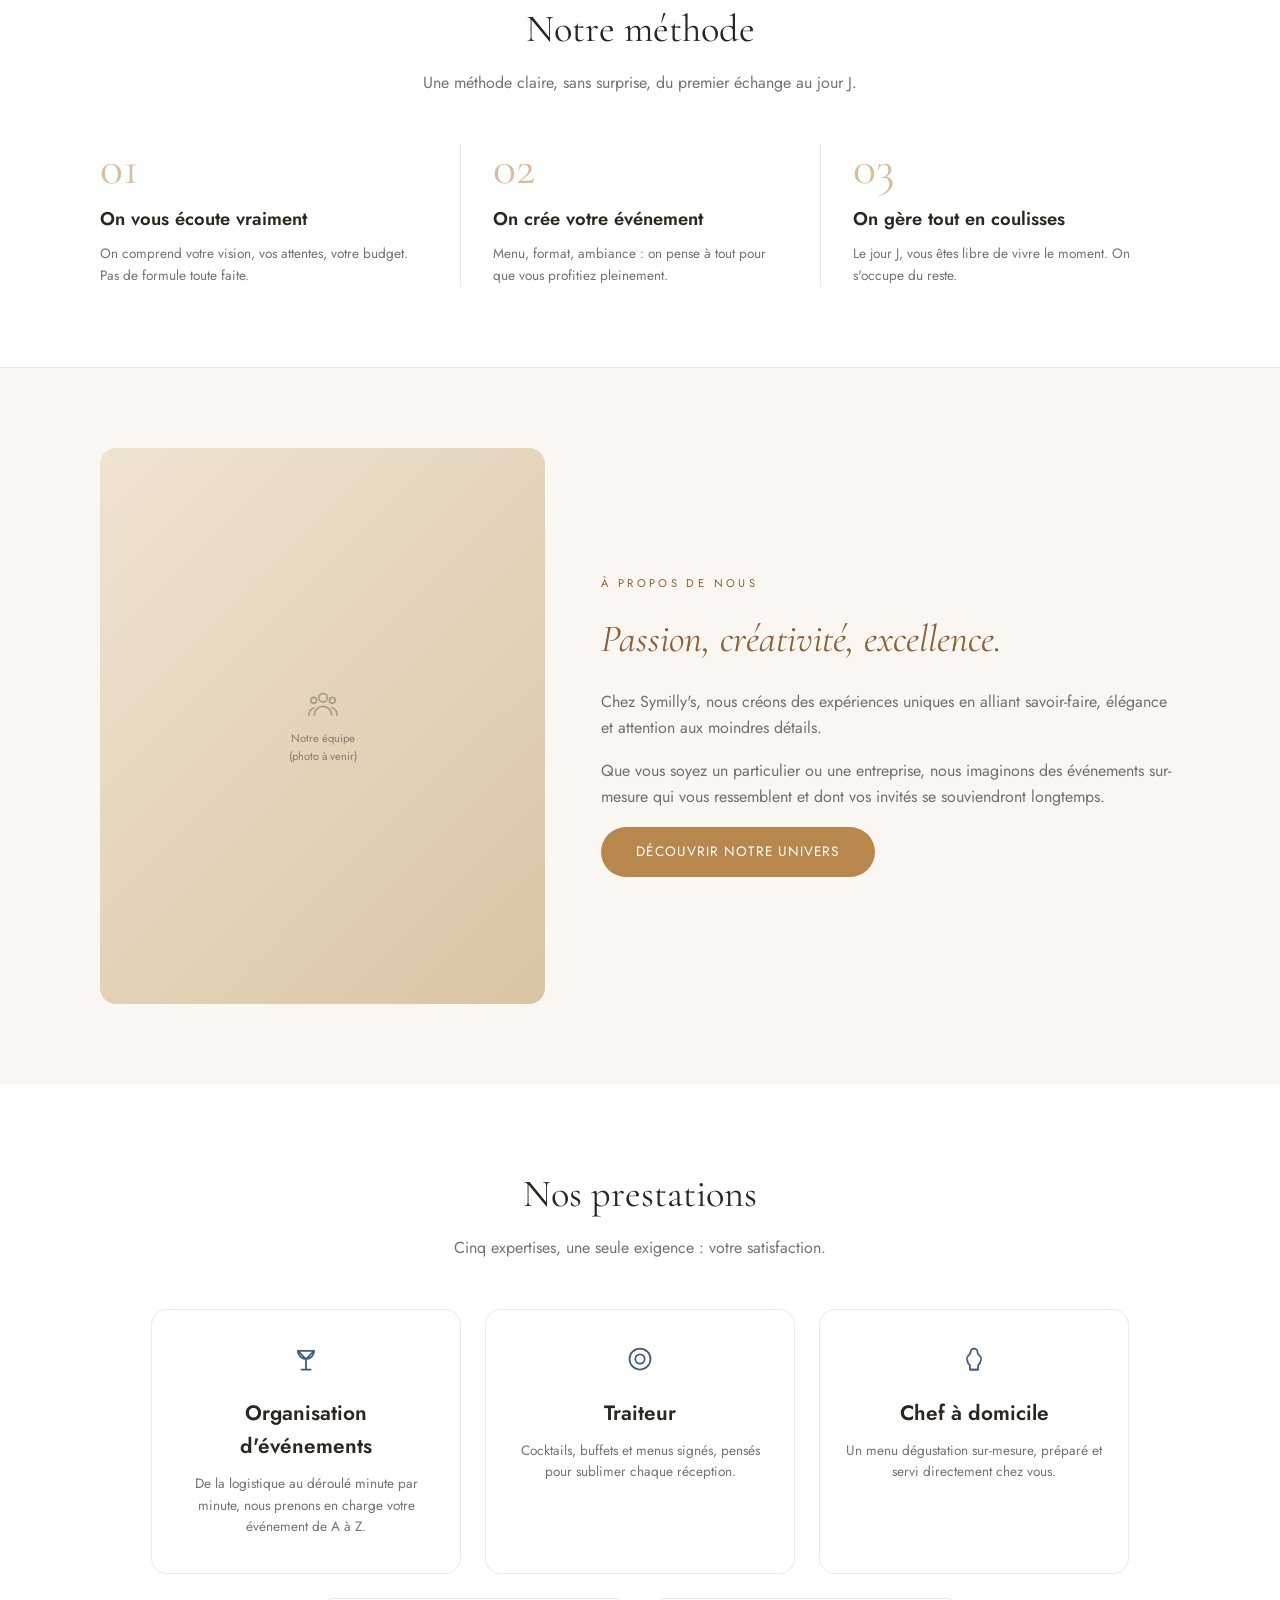
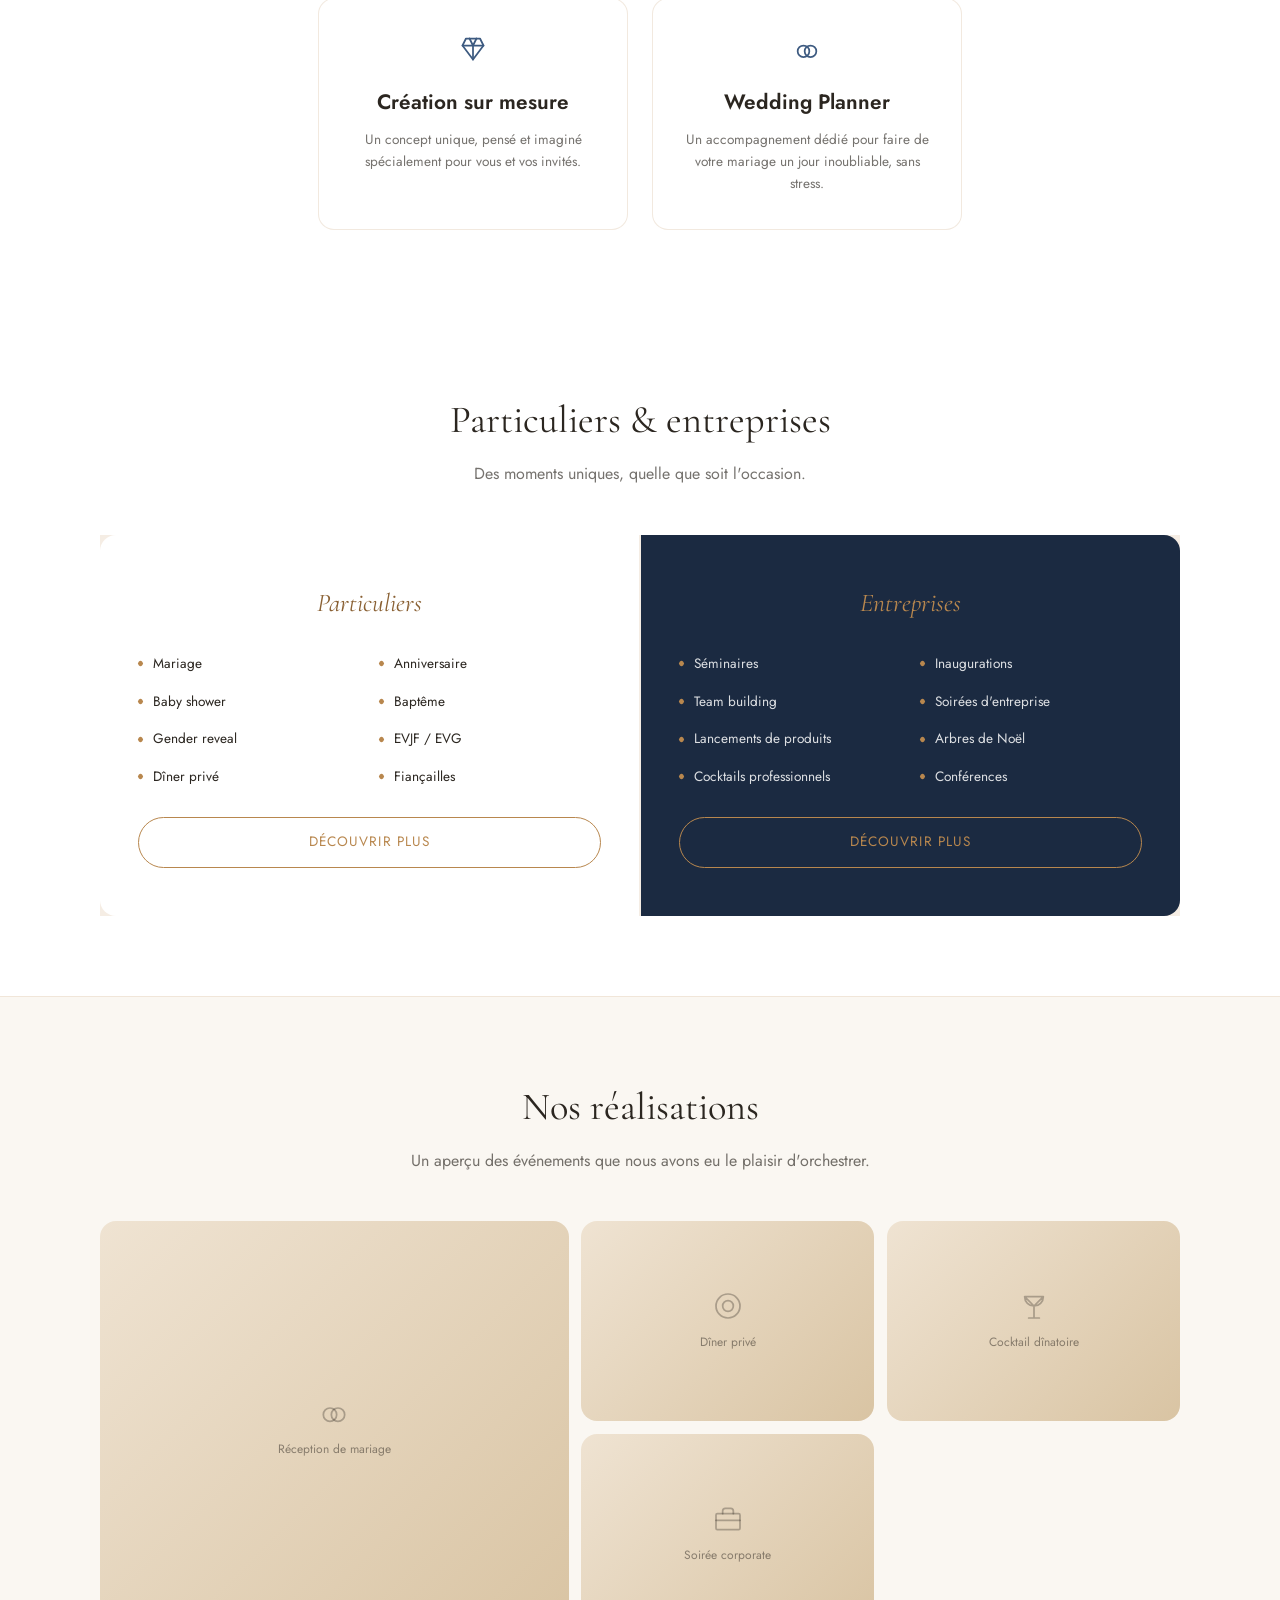
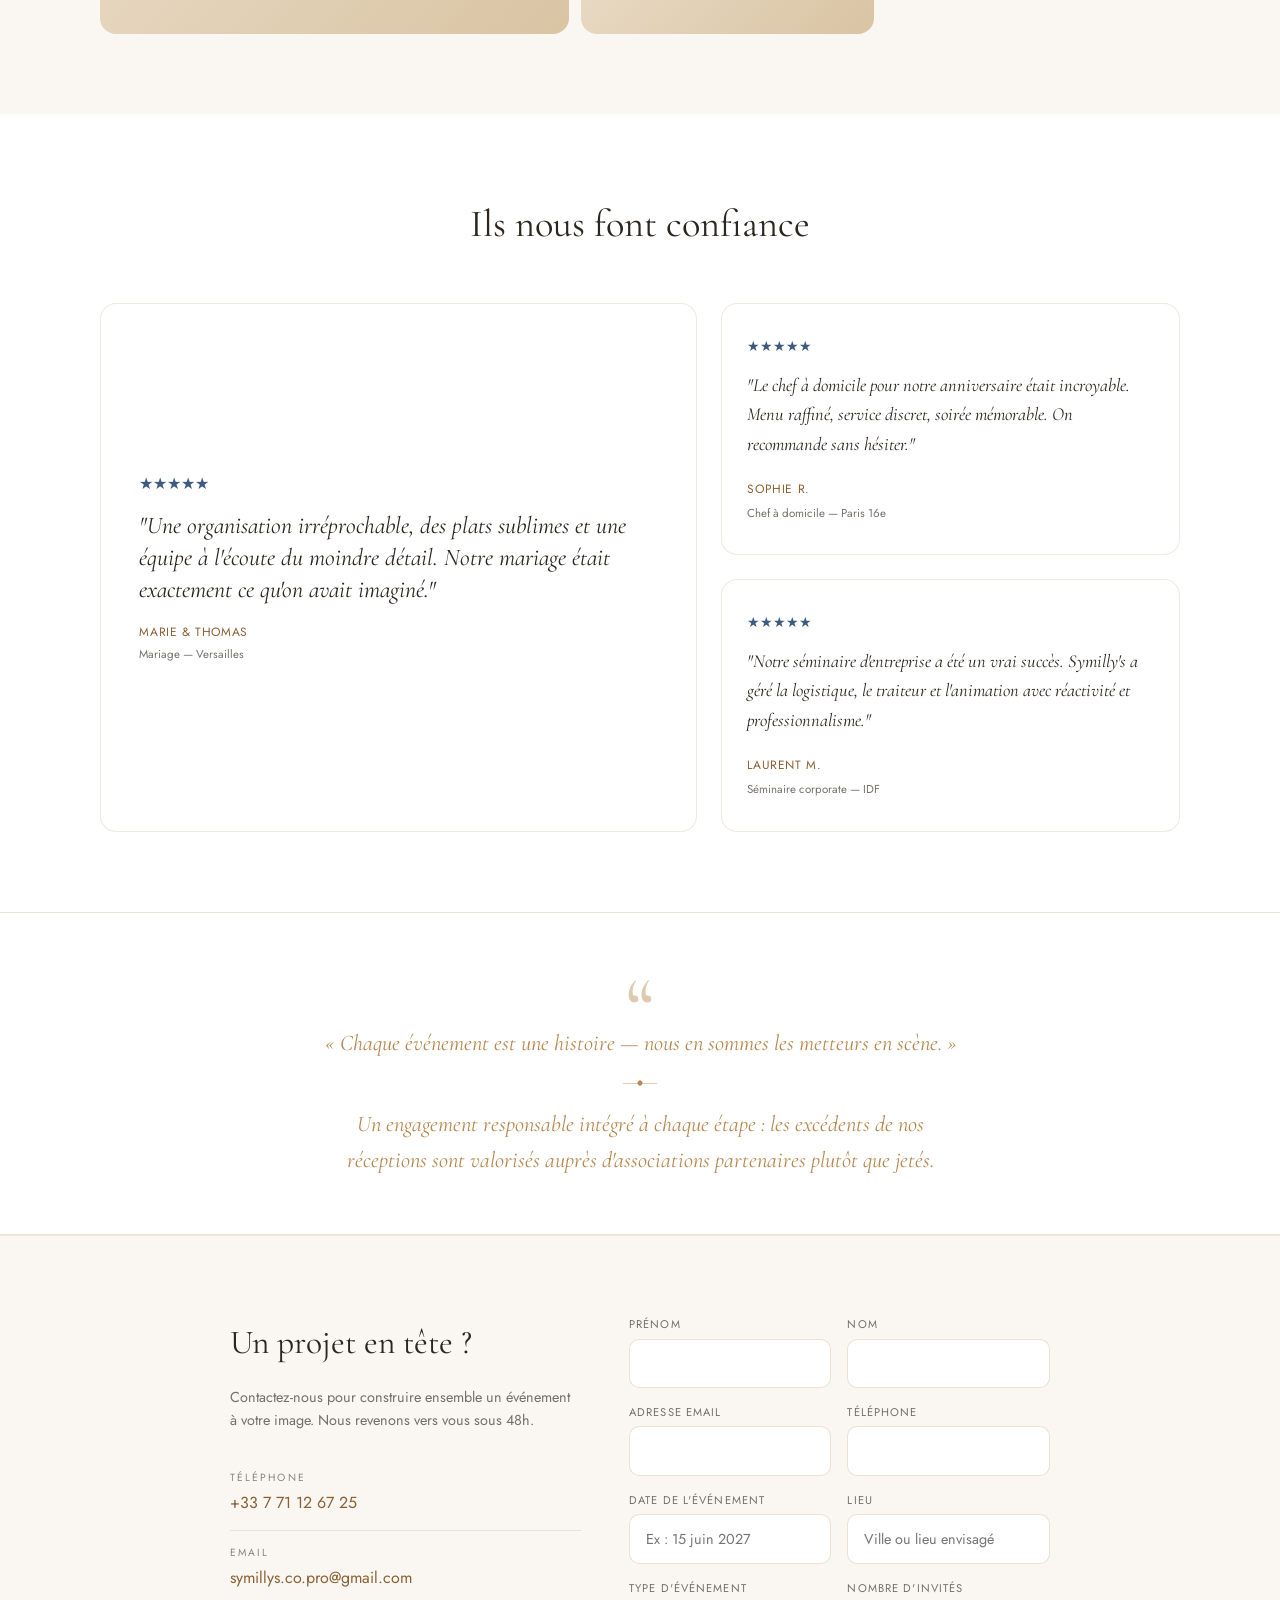
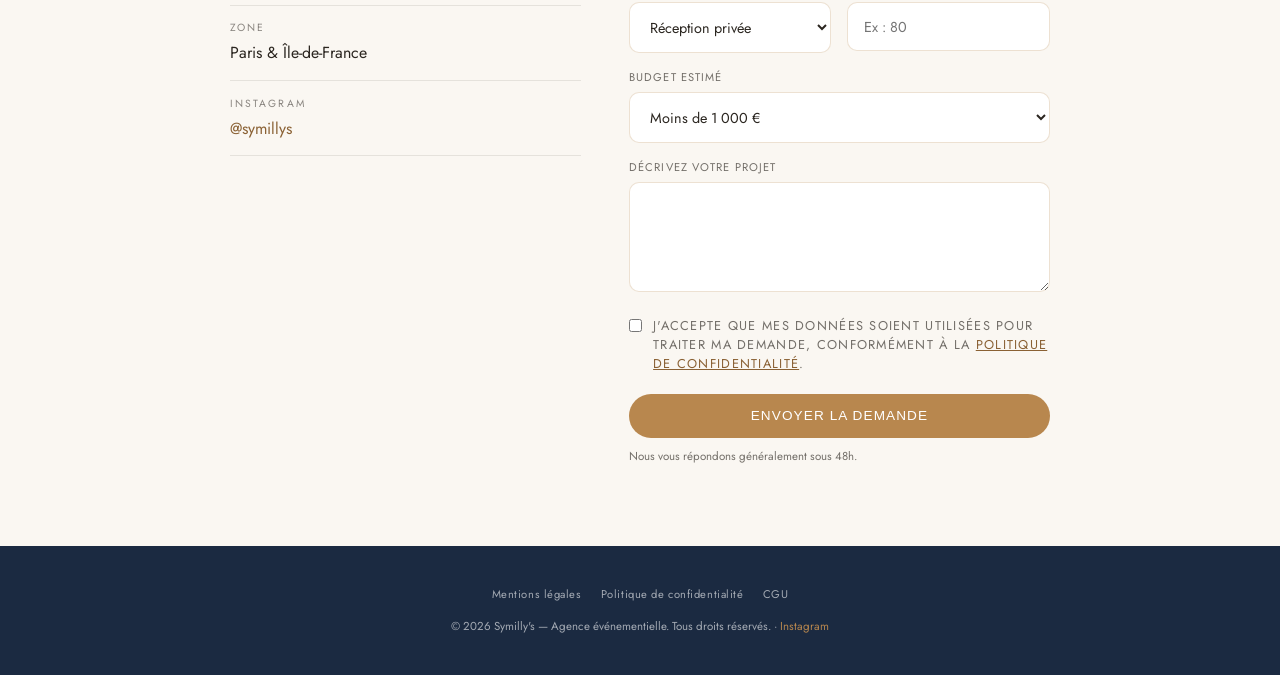
==== commit 0eca1342: "Passer les stats, icônes de services et étoiles d'avis en bleu Couleur bleu marine (--navy-text) app" ====
--- a/index.html
+++ b/index.html
@@ -130,7 +130,7 @@
   .stats{display:flex;flex-direction:column;gap:1.3rem;background:var(--card);border:1px solid rgba(184,135,78,0.18);border-radius:16px;padding:2rem 1.8rem;}
   .stat{display:flex;align-items:baseline;gap:1.1rem;border-bottom:1px solid rgba(184,135,78,0.14);padding-bottom:1.3rem;}
   .stat:last-child{border-bottom:none;padding-bottom:0;}
-  .stat strong{font-family:'Cormorant Garamond',serif;font-size:2.2rem;color:var(--gold-text);line-height:1;flex-shrink:0;}
+  .stat strong{font-family:'Cormorant Garamond',serif;font-size:2.2rem;color:var(--navy-text);line-height:1;flex-shrink:0;}
   .stat span{font-size:0.78rem;letter-spacing:0.06em;color:var(--muted);}
   @media(max-width:800px){ .pres-inner{grid-template-columns:1fr;text-align:center;} .stat{justify-content:center;} }
 
@@ -163,7 +163,7 @@
   .service-card{flex:1 1 260px;max-width:310px;background:var(--card);border:1px solid rgba(184,135,78,0.18);border-radius:16px;padding:2.2rem 1.6rem;text-align:center;
     transition:transform .3s cubic-bezier(.22,1,.36,1), box-shadow .3s ease;}
   .service-card:hover{transform:translateY(-6px);box-shadow:0 20px 40px -20px rgba(184,135,78,0.35);}
-  .service-card svg{width:28px;height:28px;margin-bottom:1rem;color:var(--gold);}
+  .service-card svg{width:28px;height:28px;margin-bottom:1rem;color:var(--navy-text);}
   .service-card h3{font-size:1.3rem;font-weight:600;margin-bottom:0.6rem;}
   .service-card p{font-size:0.85rem;color:var(--muted);}
   @media(max-width:700px){ .service-card{flex:1 1 100%;max-width:420px;} }
@@ -201,7 +201,7 @@
   .testimonials{padding:5rem 1.5rem;}
   .testi-grid{display:grid;grid-template-columns:1.3fr 1fr;grid-template-rows:auto auto;gap:1.5rem;max-width:1080px;margin:0 auto;}
   .testi-card{background:var(--card);border:1px solid rgba(184,135,78,0.18);border-radius:16px;padding:2rem 1.6rem;}
-  .testi-card .stars{color:var(--gold);font-size:0.85rem;margin-bottom:0.8rem;}
+  .testi-card .stars{color:var(--navy-text);font-size:0.85rem;margin-bottom:0.8rem;}
   .testi-card p{font-style:italic;color:var(--ink);margin-bottom:1rem;font-family:'Cormorant Garamond',serif;font-size:1.15rem;}
   .testi-card span{font-size:0.75rem;letter-spacing:0.05em;text-transform:uppercase;color:var(--gold-text);}
   .testi-card .testi-event{display:block;font-size:0.72rem;text-transform:none;letter-spacing:0;color:var(--muted);margin-top:0.2rem;}
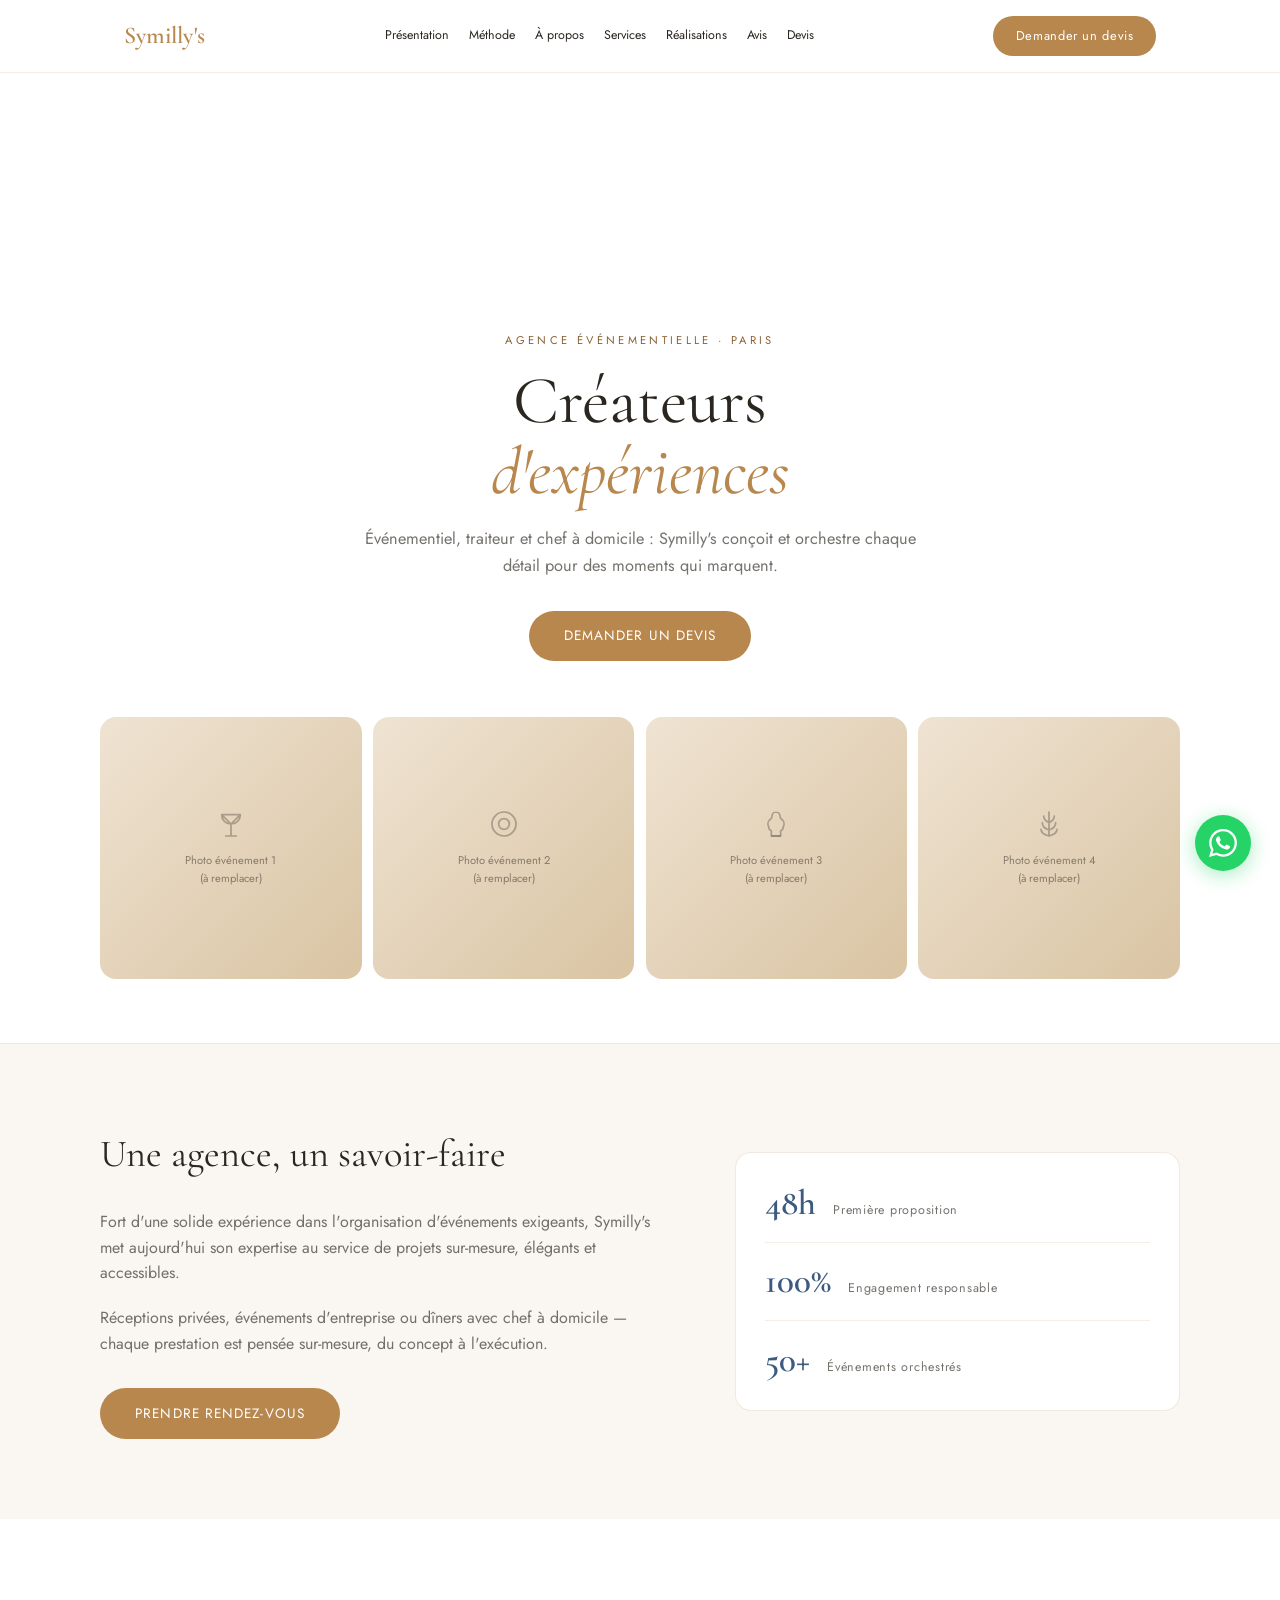
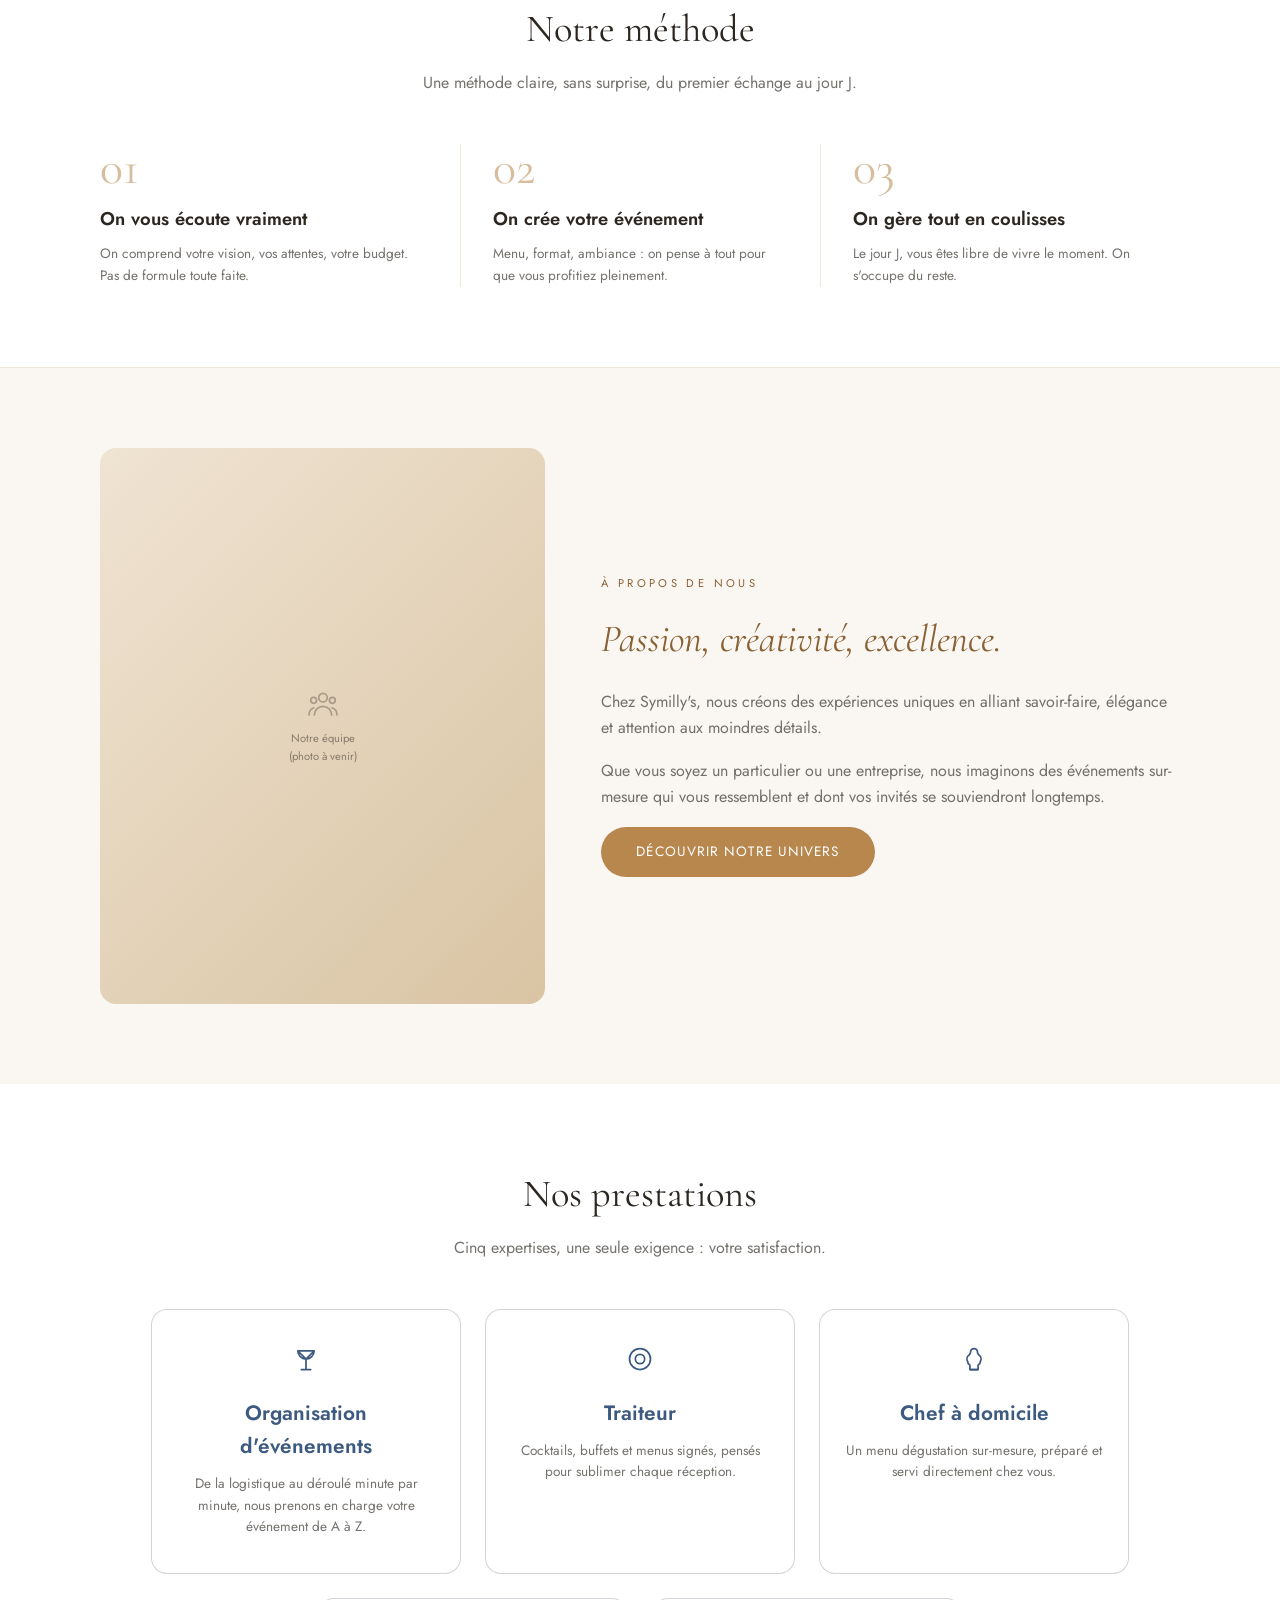
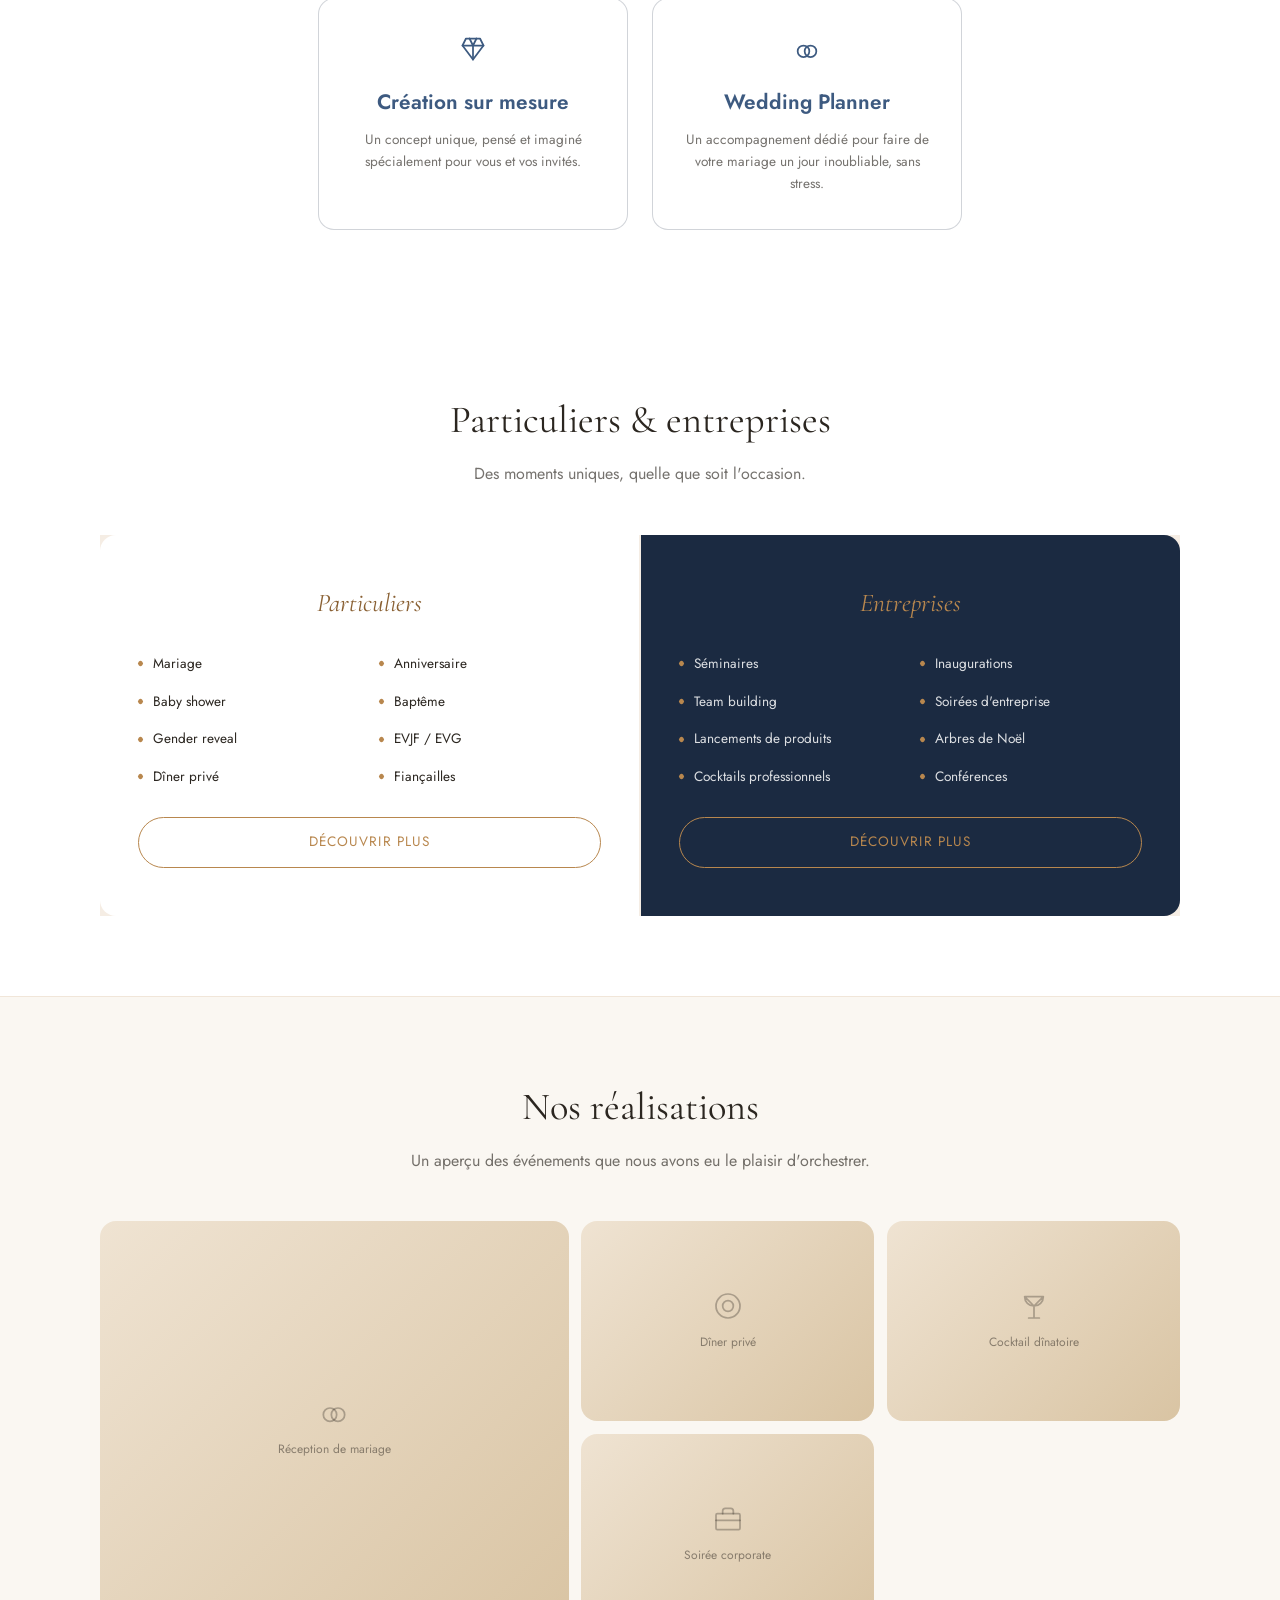
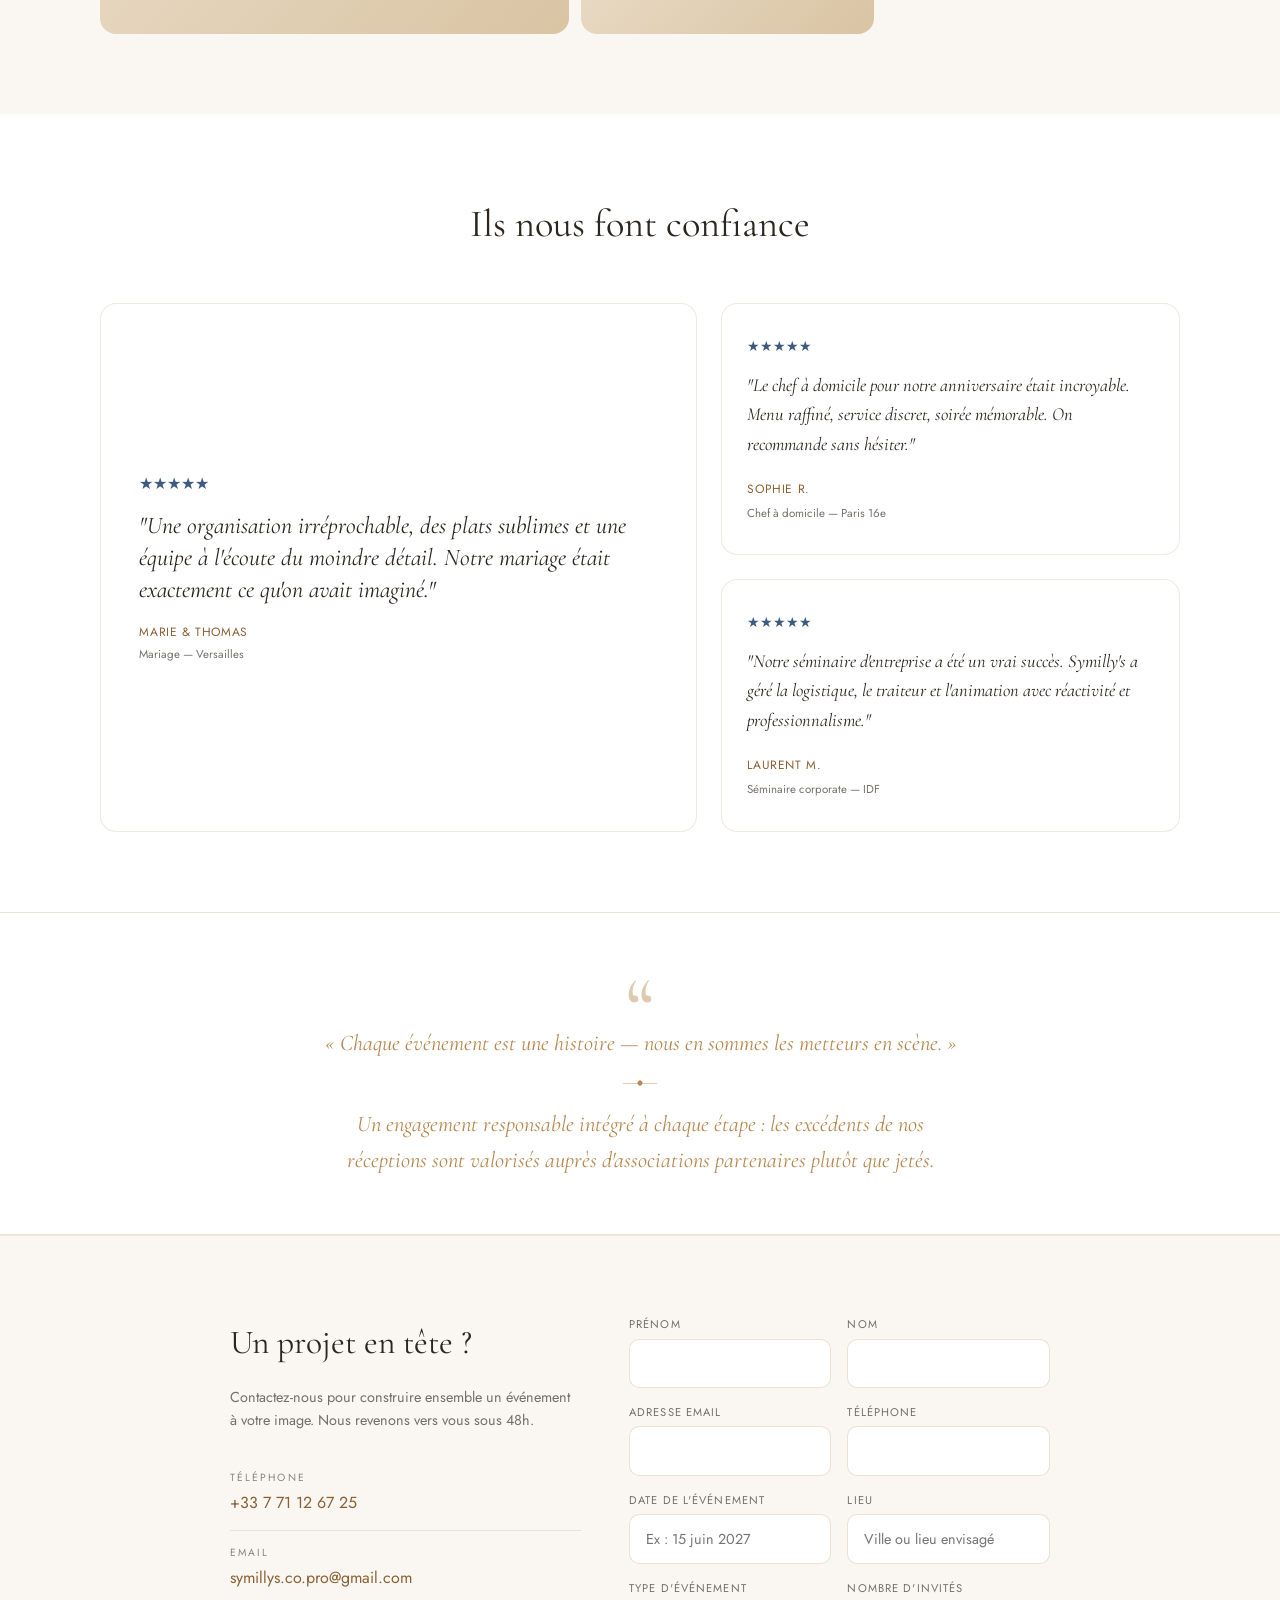
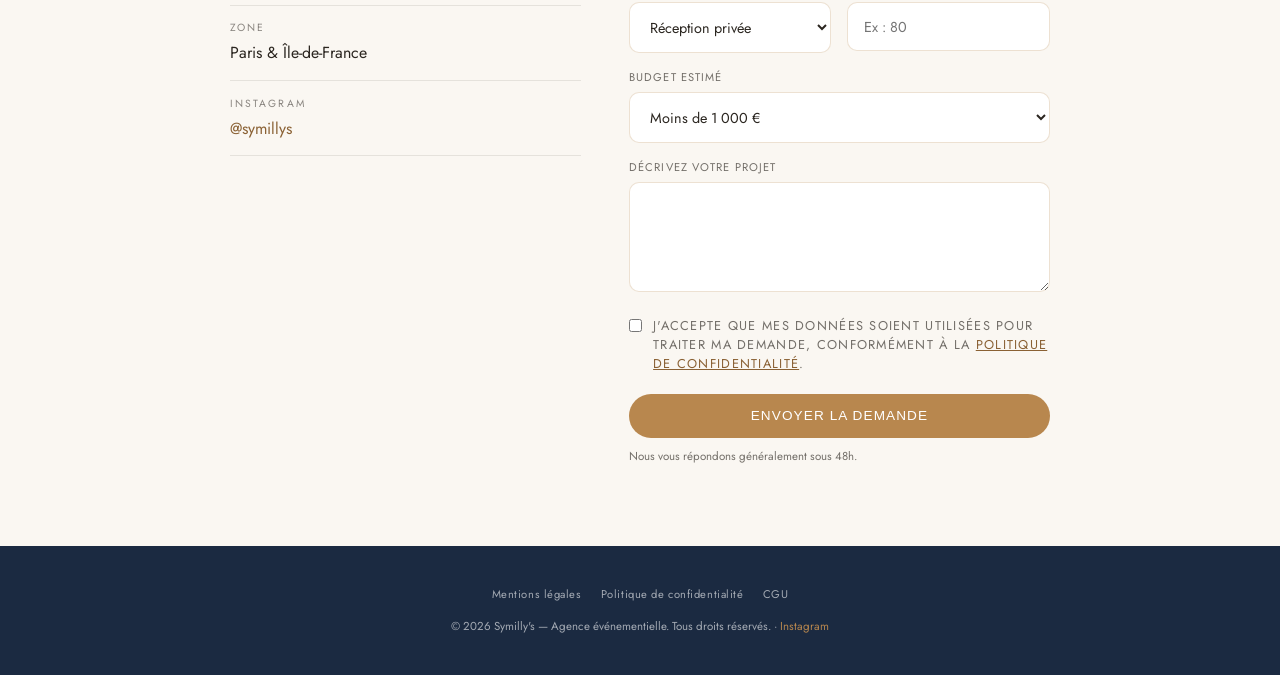
==== commit 3da4536a: "Bleu sur toute la section Prestations + animation de comptage des stats - "Nos prestations" : bordur" ====
--- a/index.html
+++ b/index.html
@@ -160,11 +160,11 @@
   .section-head h2{font-size:2.4rem;font-weight:400;font-family:'Cormorant Garamond',serif;}
   .section-head p{color:var(--muted);margin-top:0.6rem;}
   .services-grid{display:flex;flex-wrap:wrap;justify-content:center;gap:1.5rem;max-width:1080px;margin:0 auto;}
-  .service-card{flex:1 1 260px;max-width:310px;background:var(--card);border:1px solid rgba(184,135,78,0.18);border-radius:16px;padding:2.2rem 1.6rem;text-align:center;
+  .service-card{flex:1 1 260px;max-width:310px;background:var(--card);border:1px solid rgba(27,42,65,0.2);border-radius:16px;padding:2.2rem 1.6rem;text-align:center;
     transition:transform .3s cubic-bezier(.22,1,.36,1), box-shadow .3s ease;}
-  .service-card:hover{transform:translateY(-6px);box-shadow:0 20px 40px -20px rgba(184,135,78,0.35);}
+  .service-card:hover{transform:translateY(-6px);box-shadow:0 20px 40px -20px rgba(27,42,65,0.35);}
   .service-card svg{width:28px;height:28px;margin-bottom:1rem;color:var(--navy-text);}
-  .service-card h3{font-size:1.3rem;font-weight:600;margin-bottom:0.6rem;}
+  .service-card h3{font-size:1.3rem;font-weight:600;margin-bottom:0.6rem;color:var(--navy-text);}
   .service-card p{font-size:0.85rem;color:var(--muted);}
   @media(max-width:700px){ .service-card{flex:1 1 100%;max-width:420px;} }
 
@@ -336,10 +336,10 @@
       <p class="reveal d2">Réceptions privées, événements d'entreprise ou dîners avec chef à domicile — chaque prestation est pensée sur-mesure, du concept à l'exécution.</p>
       <a href="#contact" class="btn-gold reveal d3">Prendre rendez-vous</a>
     </div>
-    <div class="stats reveal d4">
-      <div class="stat"><strong>48h</strong><span>Première proposition</span></div>
-      <div class="stat"><strong>100%</strong><span>Engagement responsable</span></div>
-      <div class="stat"><strong>50+</strong><span>Événements orchestrés</span></div>
+    <div class="stats reveal d4" id="statsCounters">
+      <div class="stat"><strong data-count="48" data-suffix="h">0h</strong><span>Première proposition</span></div>
+      <div class="stat"><strong data-count="100" data-suffix="%">0%</strong><span>Engagement responsable</span></div>
+      <div class="stat"><strong data-count="50" data-suffix="+">0+</strong><span>Événements orchestrés</span></div>
     </div>
   </div>
 </section>
@@ -619,6 +619,40 @@
   }, { threshold: 0.2 });
   els.forEach(el => io.observe(el));
 
+  const prefersReducedMotion = window.matchMedia('(prefers-reduced-motion: reduce)').matches;
+  const statsEl = document.getElementById('statsCounters');
+  if (statsEl) {
+    const counters = statsEl.querySelectorAll('strong[data-count]');
+    const animateCounters = () => {
+      counters.forEach(el => {
+        const target = parseInt(el.dataset.count, 10);
+        const suffix = el.dataset.suffix || '';
+        if (prefersReducedMotion) {
+          el.textContent = target + suffix;
+          return;
+        }
+        const duration = 1200;
+        const start = performance.now();
+        const step = (now) => {
+          const progress = Math.min((now - start) / duration, 1);
+          const eased = 1 - Math.pow(1 - progress, 3);
+          el.textContent = Math.round(eased * target) + suffix;
+          if (progress < 1) requestAnimationFrame(step);
+        };
+        requestAnimationFrame(step);
+      });
+    };
+    const statsIo = new IntersectionObserver((entries) => {
+      entries.forEach(e => {
+        if (e.isIntersecting) {
+          animateCounters();
+          statsIo.unobserve(e.target);
+        }
+      });
+    }, { threshold: 0.4 });
+    statsIo.observe(statsEl);
+  }
+
   function toggleMenu() {
     const burger = document.getElementById('burgerBtn');
     const menu = document.getElementById('mobileMenu');
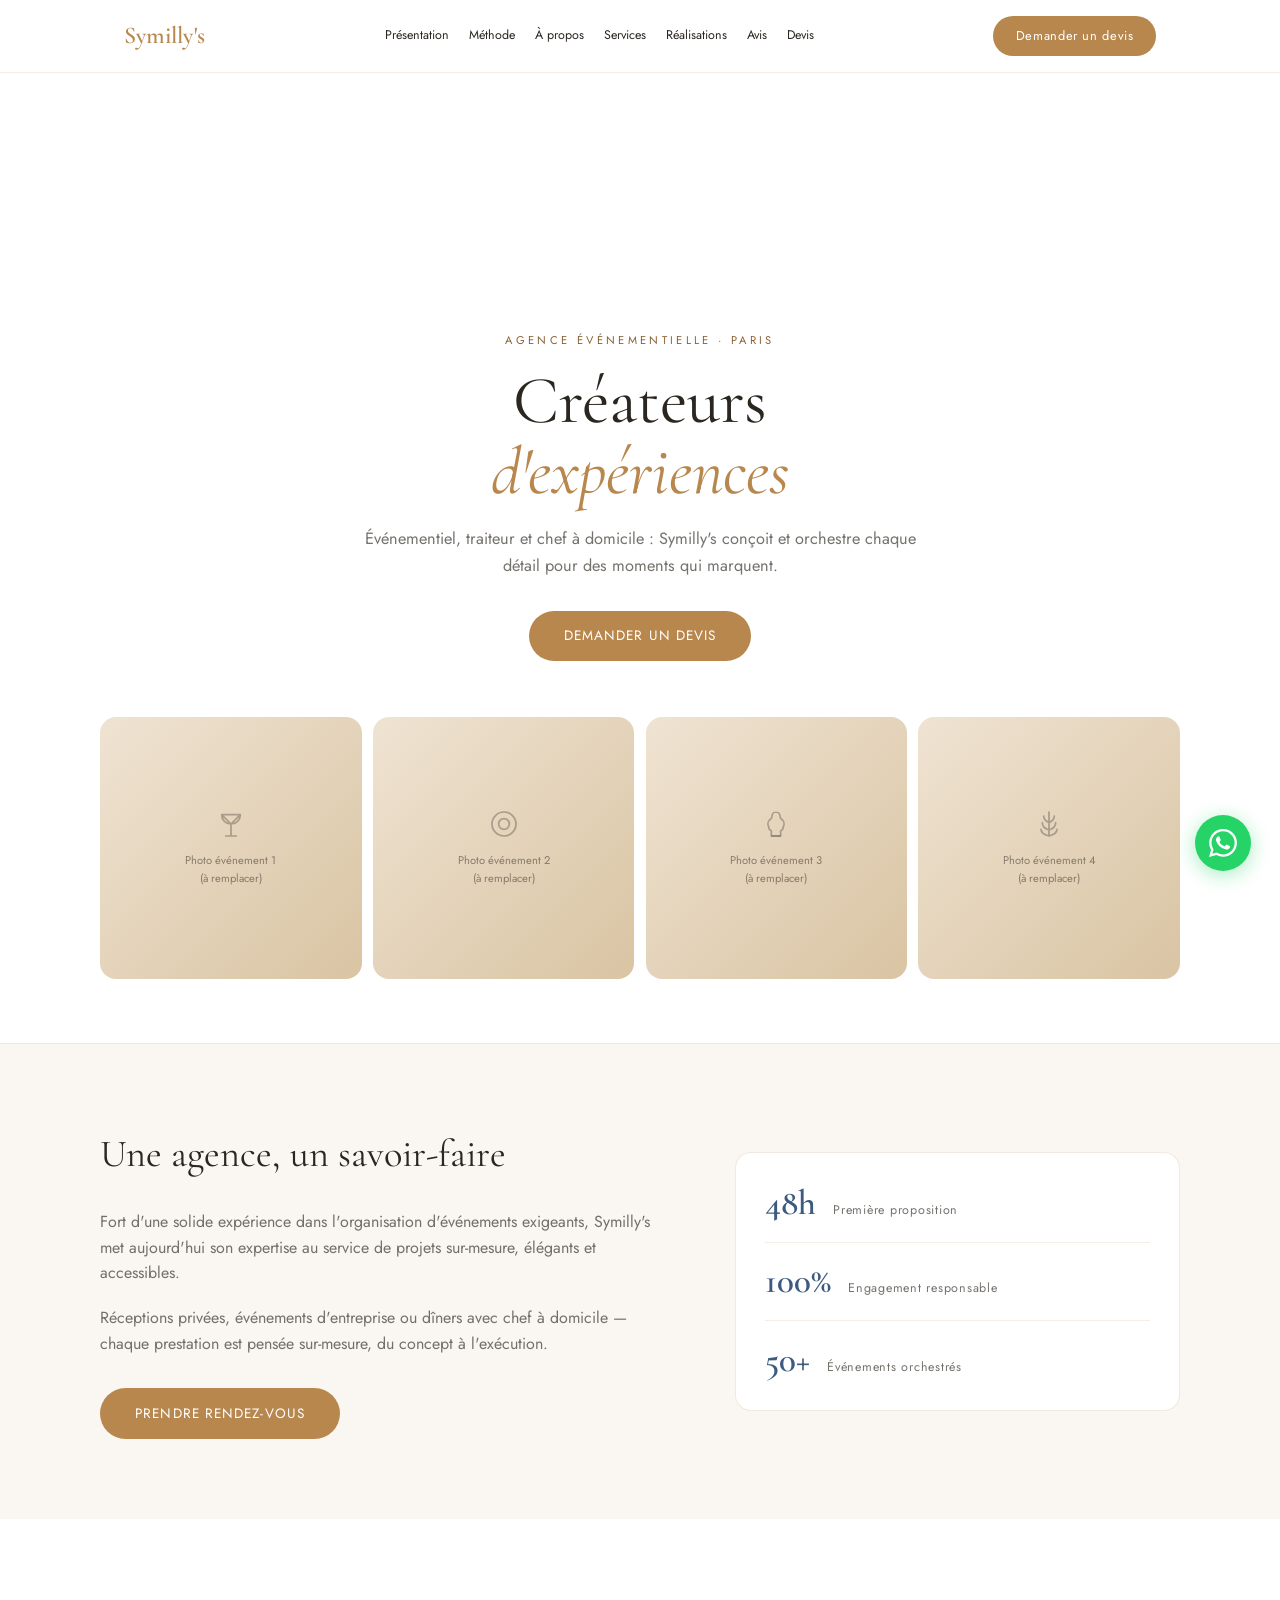
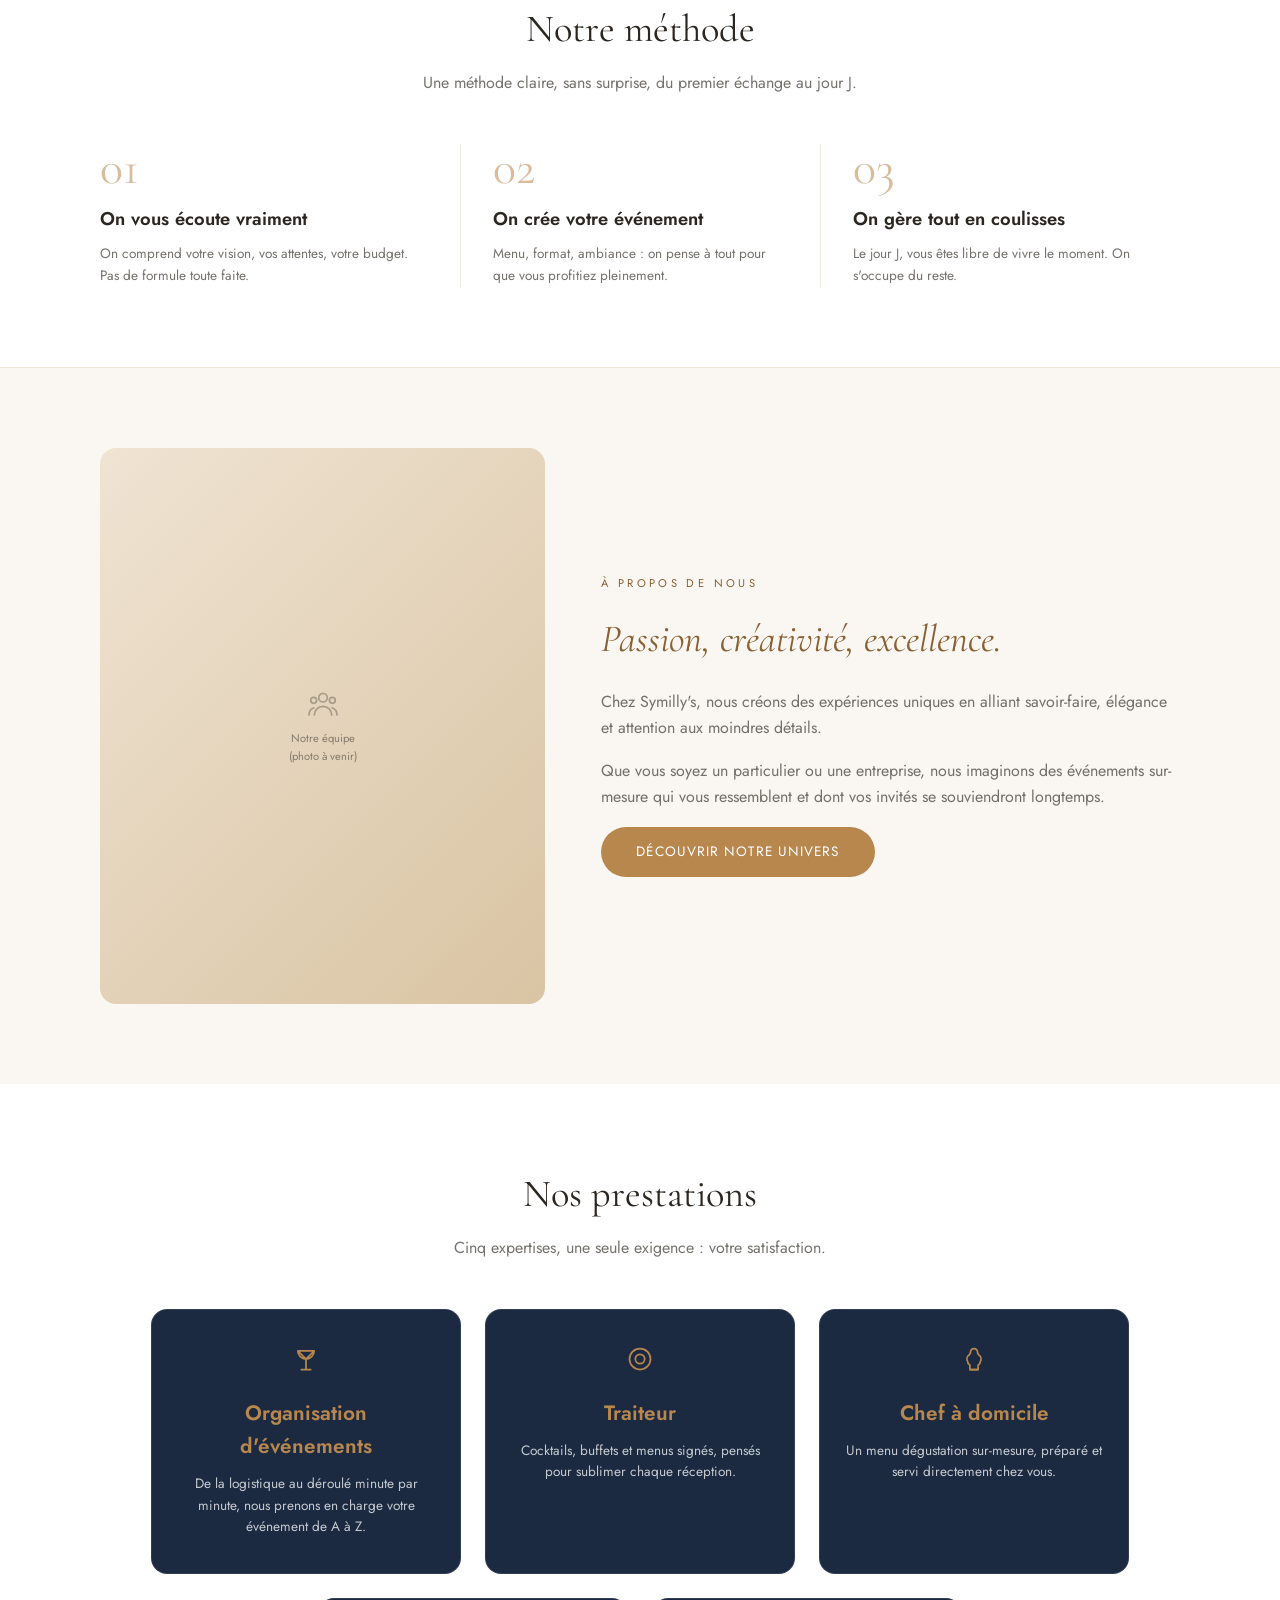
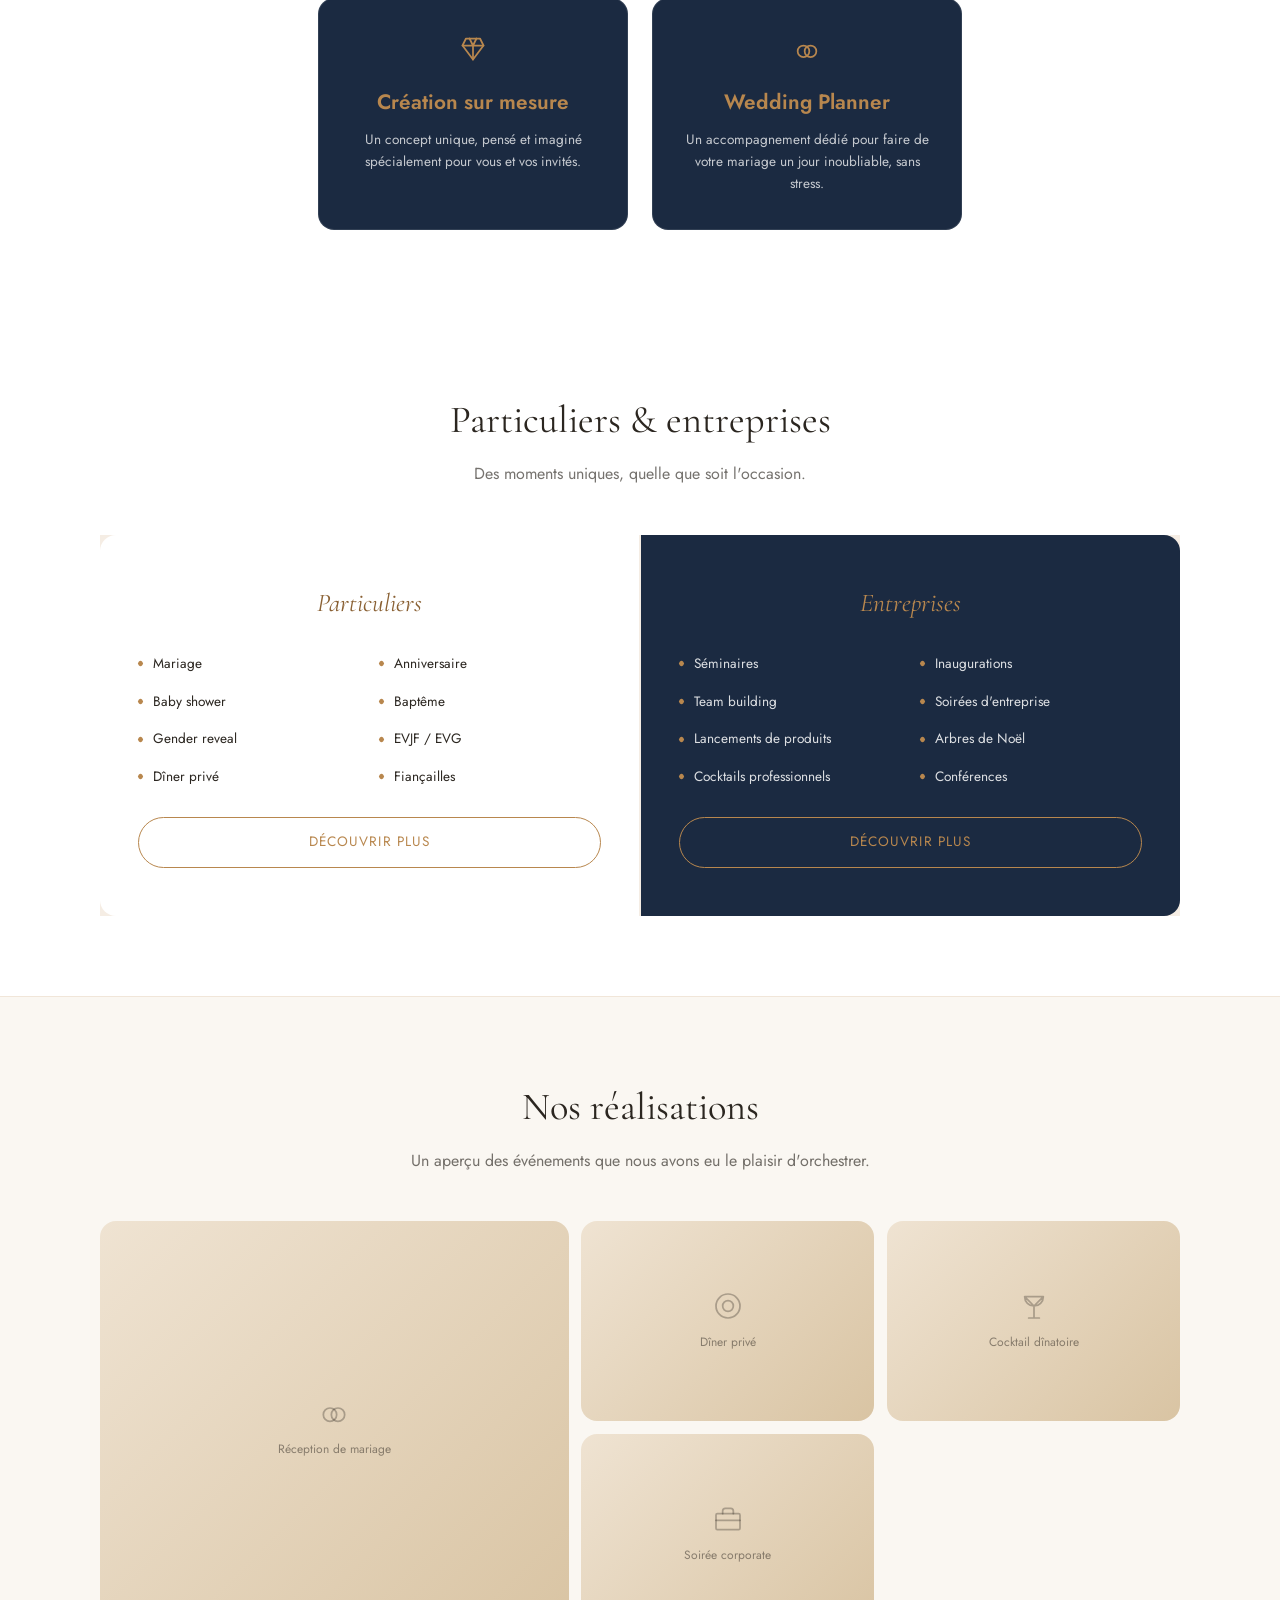
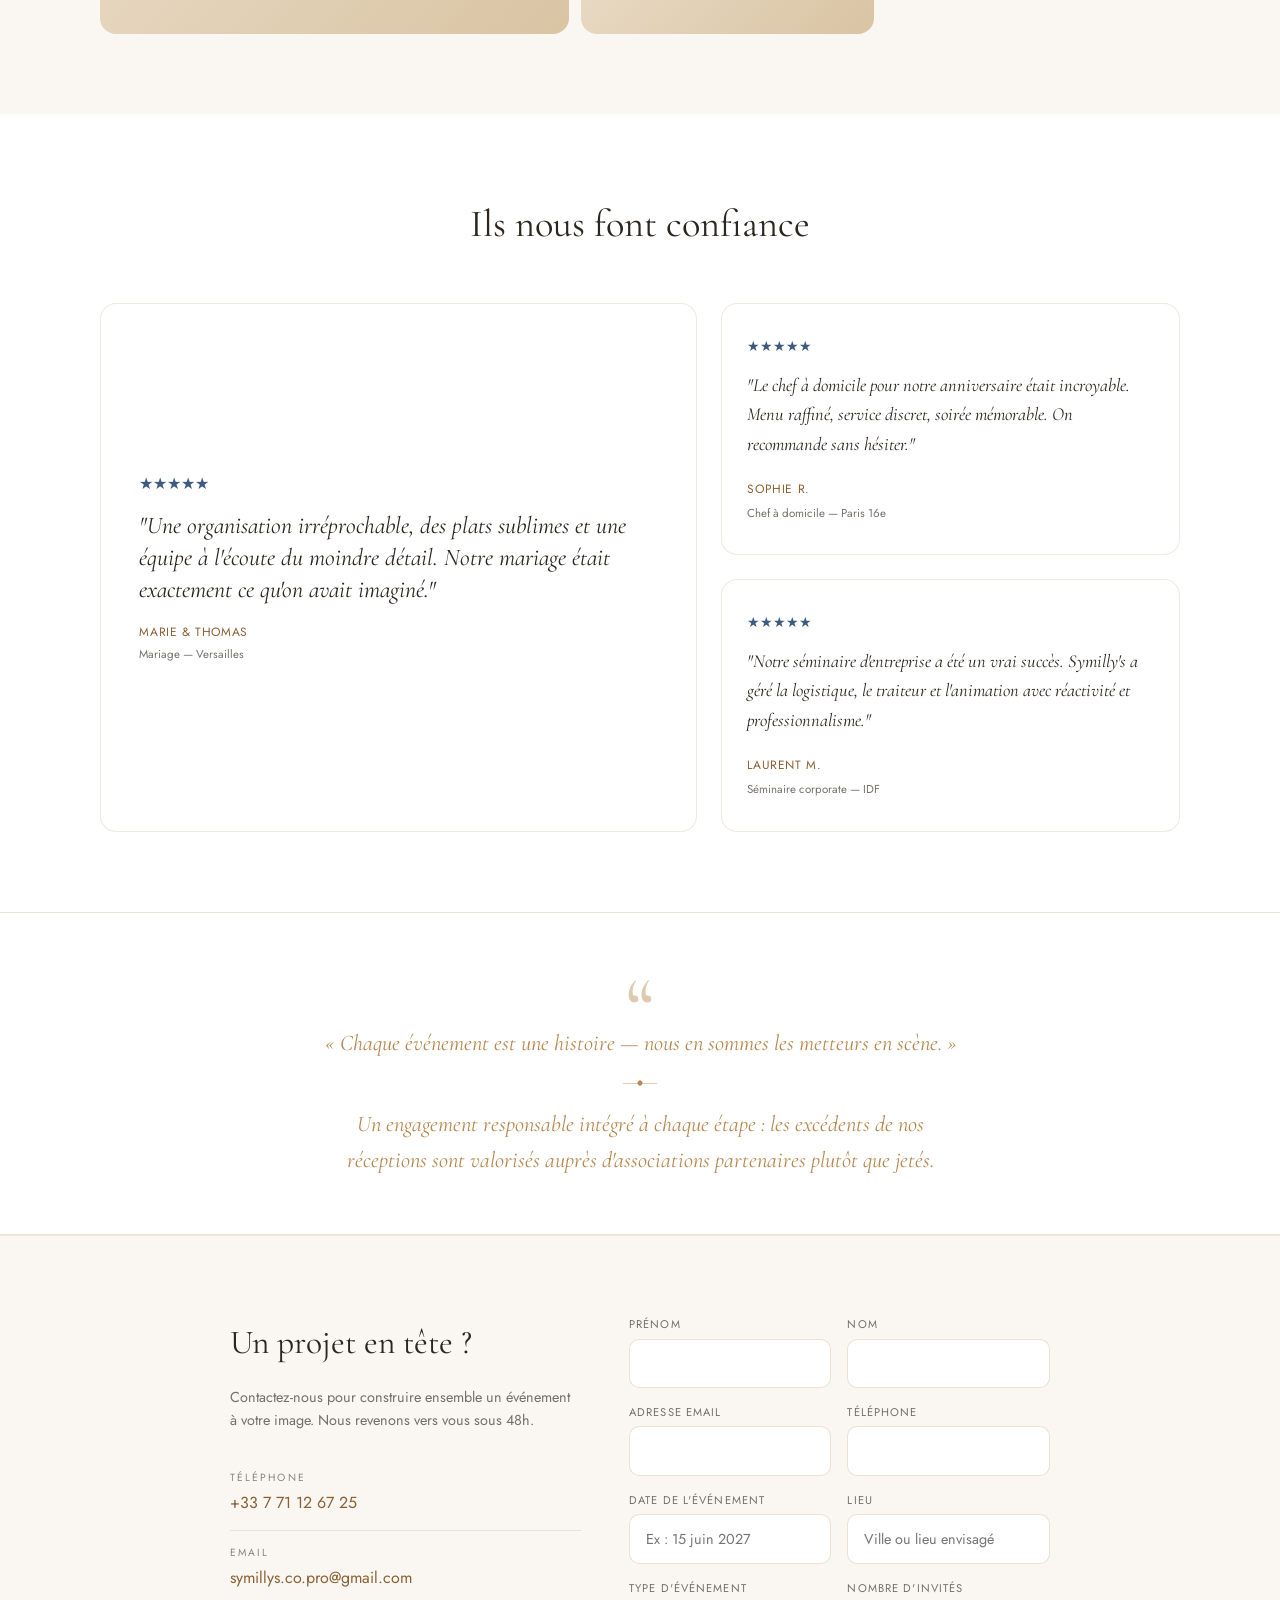
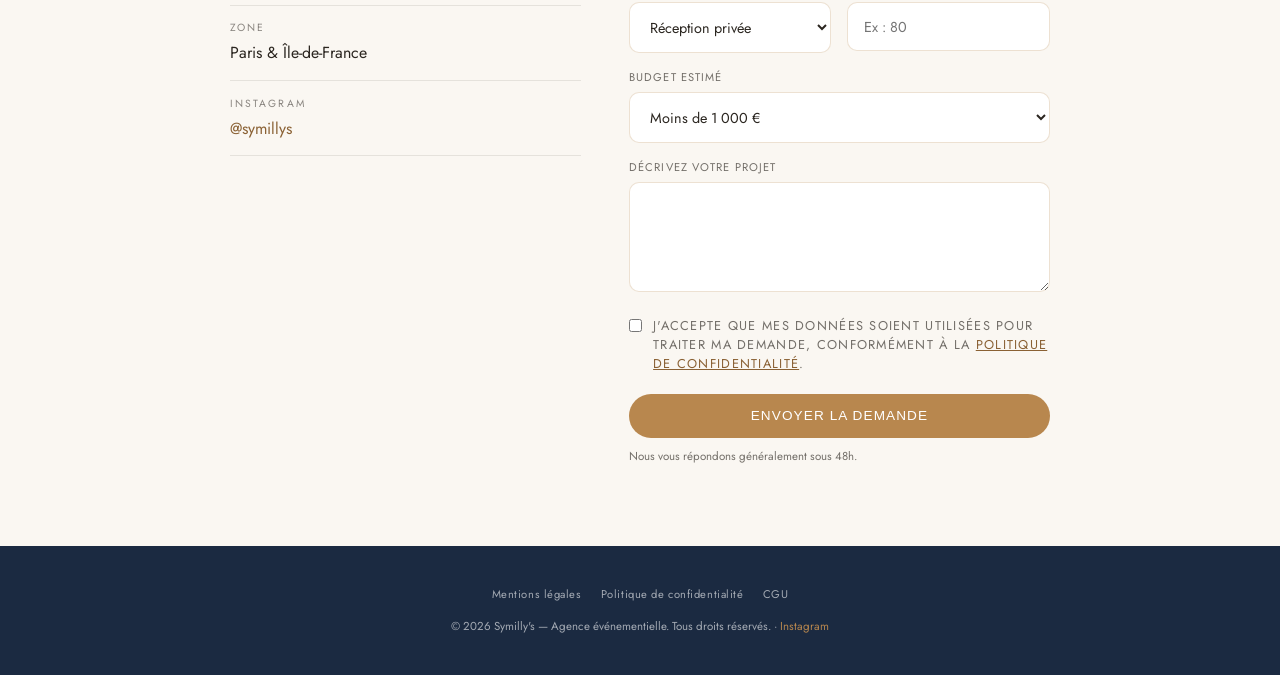
==== commit 4476120a: "Fond bleu marine sur les cartes de prestations Les 5 cartes de "Nos prestations" passent d'un fond b" ====
--- a/index.html
+++ b/index.html
@@ -160,12 +160,12 @@
   .section-head h2{font-size:2.4rem;font-weight:400;font-family:'Cormorant Garamond',serif;}
   .section-head p{color:var(--muted);margin-top:0.6rem;}
   .services-grid{display:flex;flex-wrap:wrap;justify-content:center;gap:1.5rem;max-width:1080px;margin:0 auto;}
-  .service-card{flex:1 1 260px;max-width:310px;background:var(--card);border:1px solid rgba(27,42,65,0.2);border-radius:16px;padding:2.2rem 1.6rem;text-align:center;
+  .service-card{flex:1 1 260px;max-width:310px;background:var(--navy);border:1px solid rgba(255,255,255,0.1);border-radius:16px;padding:2.2rem 1.6rem;text-align:center;
     transition:transform .3s cubic-bezier(.22,1,.36,1), box-shadow .3s ease;}
-  .service-card:hover{transform:translateY(-6px);box-shadow:0 20px 40px -20px rgba(27,42,65,0.35);}
-  .service-card svg{width:28px;height:28px;margin-bottom:1rem;color:var(--navy-text);}
-  .service-card h3{font-size:1.3rem;font-weight:600;margin-bottom:0.6rem;color:var(--navy-text);}
-  .service-card p{font-size:0.85rem;color:var(--muted);}
+  .service-card:hover{transform:translateY(-6px);box-shadow:0 20px 40px -20px rgba(27,42,65,0.5);}
+  .service-card svg{width:28px;height:28px;margin-bottom:1rem;color:var(--gold);}
+  .service-card h3{font-size:1.3rem;font-weight:600;margin-bottom:0.6rem;color:var(--gold);}
+  .service-card p{font-size:0.85rem;color:rgba(255,255,255,0.75);}
   @media(max-width:700px){ .service-card{flex:1 1 100%;max-width:420px;} }
 
   .clienteles{padding:5rem 1.5rem;}
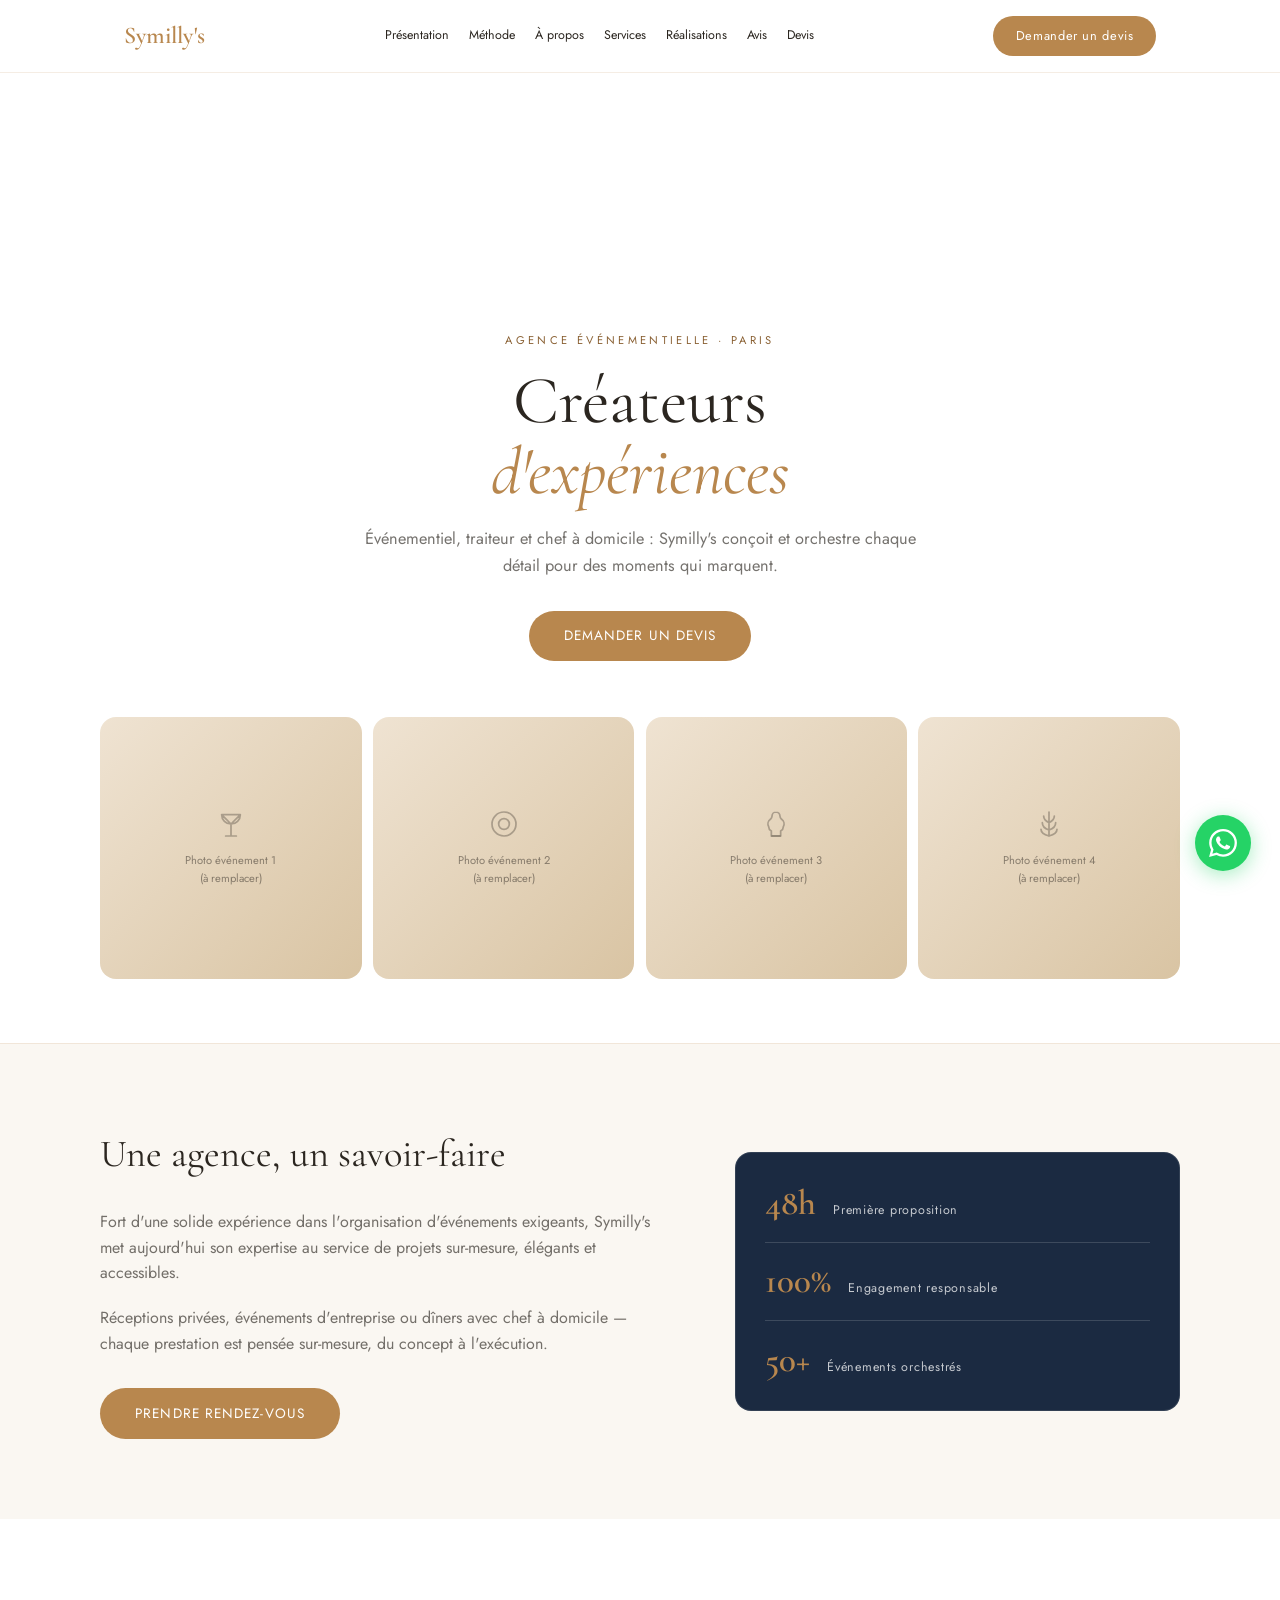
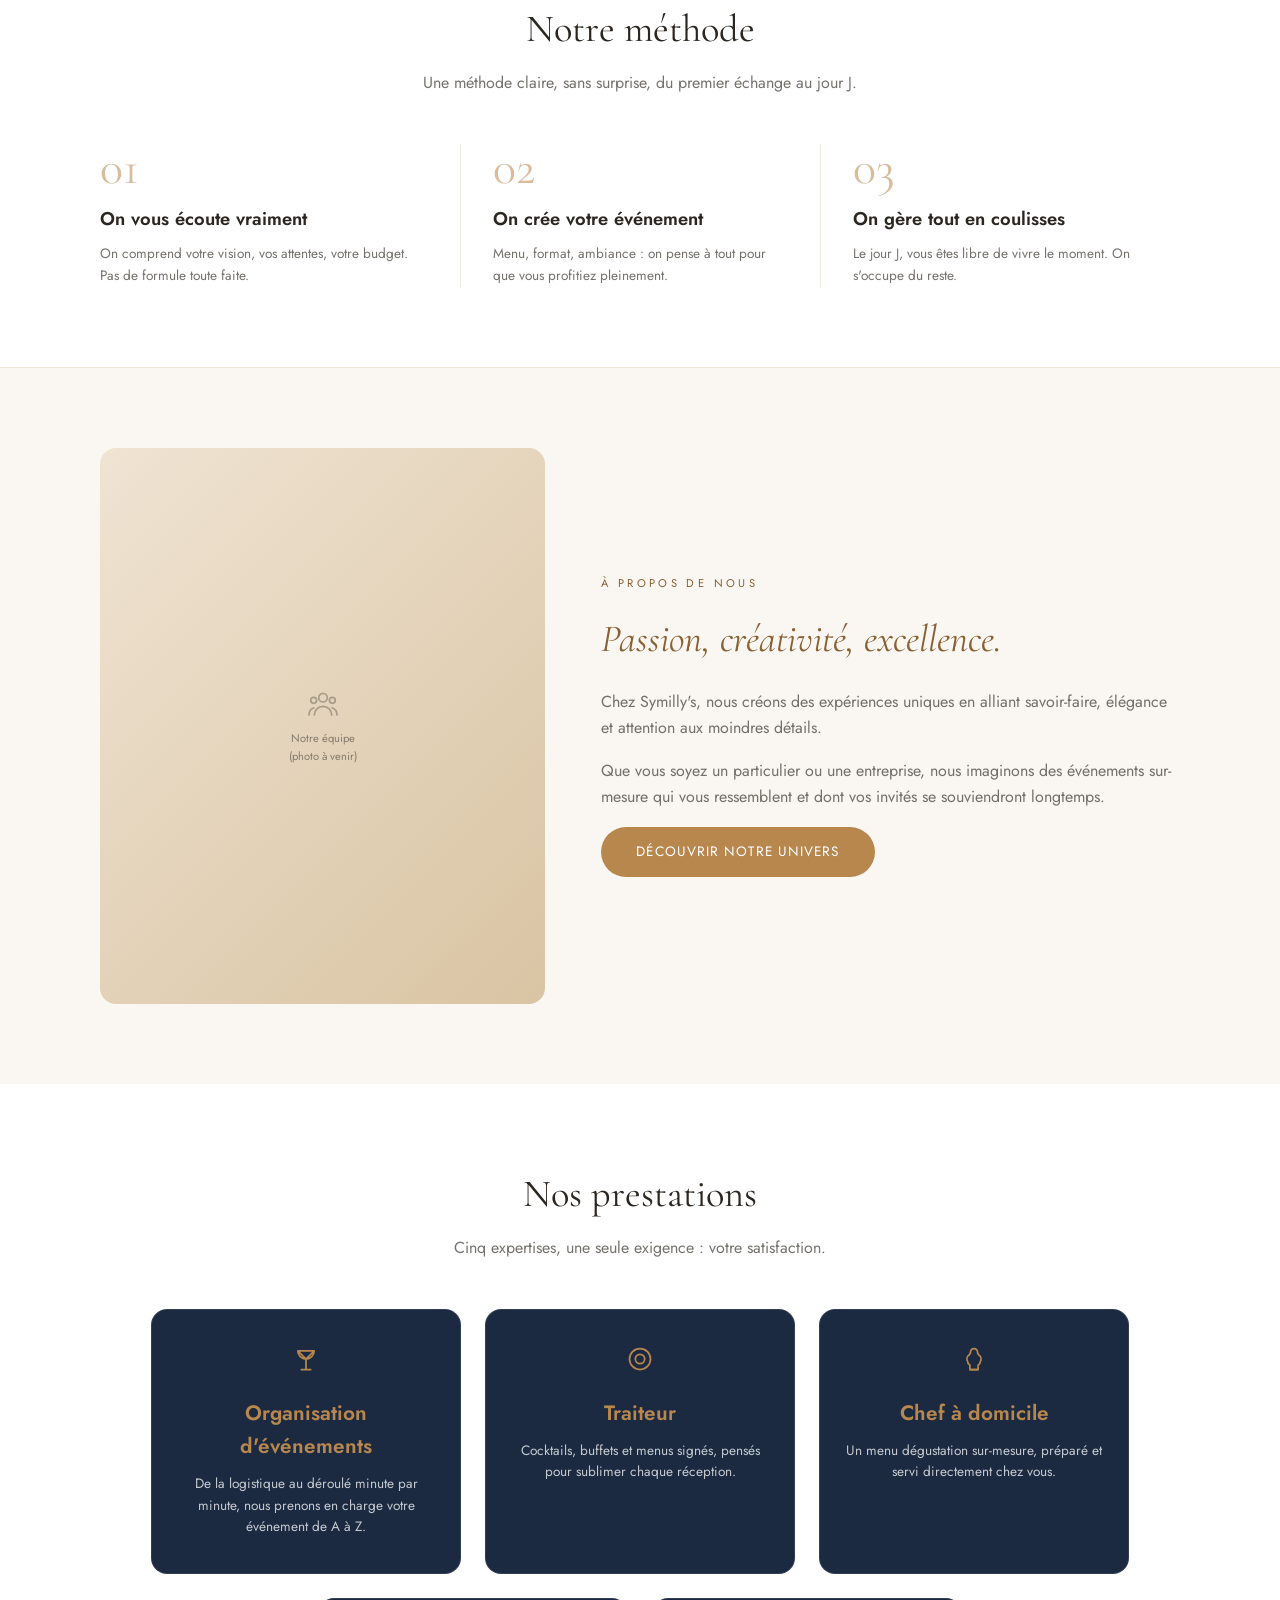
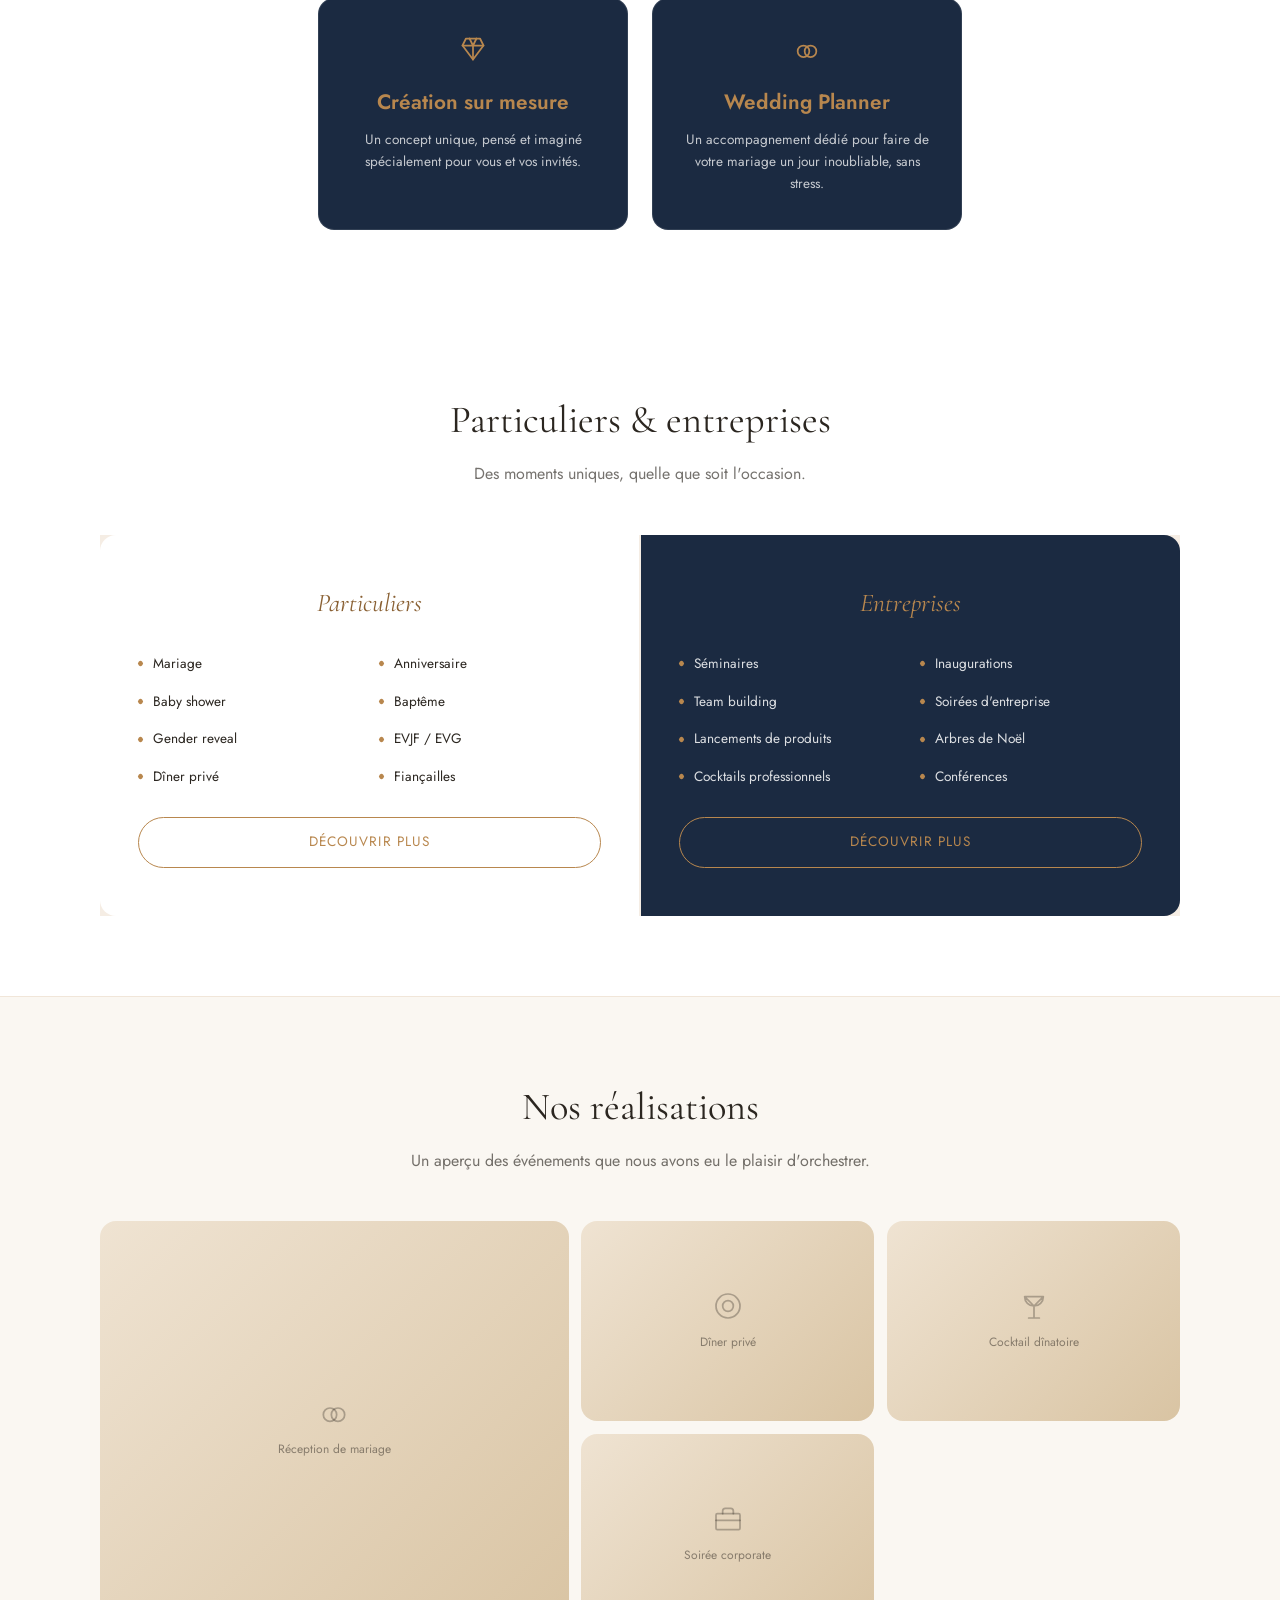
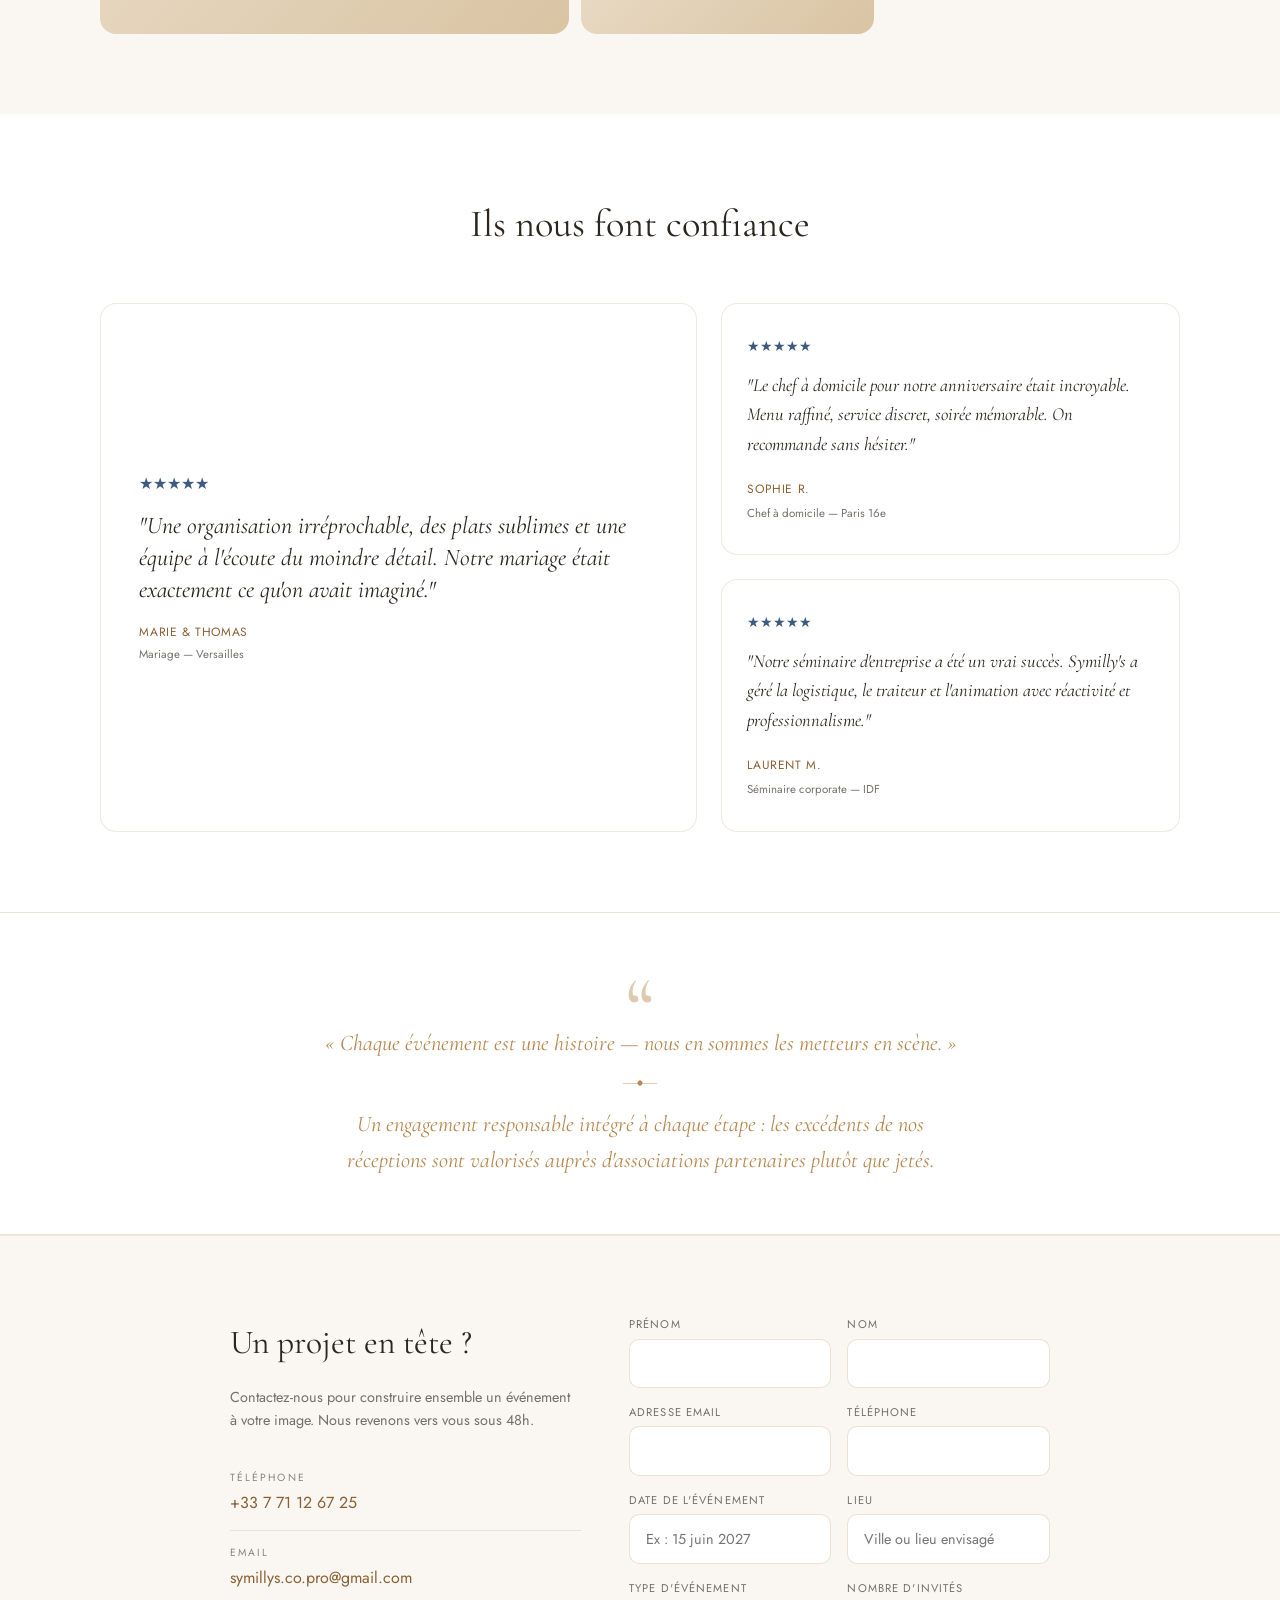
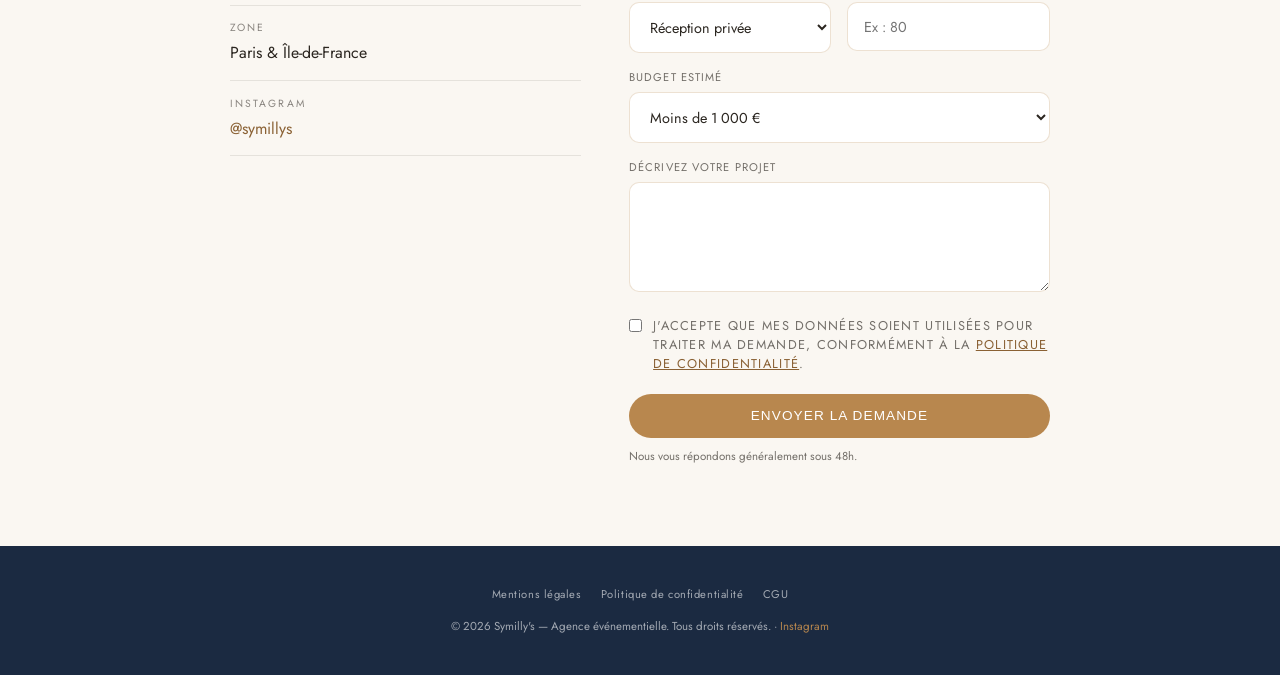
==== commit 08a7504c: "Fond bleu marine sur la carte statistiques de Présentation La carte "48h/100%/50+" (colonne droite d" ====
--- a/index.html
+++ b/index.html
@@ -127,11 +127,11 @@
   .pres h2{font-size:2.4rem;font-weight:400;margin-bottom:1.5rem;font-family:'Cormorant Garamond',serif;}
   .pres p{color:var(--muted);margin-bottom:1.2rem;}
   .pres p:last-of-type{margin-bottom:2rem;}
-  .stats{display:flex;flex-direction:column;gap:1.3rem;background:var(--card);border:1px solid rgba(184,135,78,0.18);border-radius:16px;padding:2rem 1.8rem;}
-  .stat{display:flex;align-items:baseline;gap:1.1rem;border-bottom:1px solid rgba(184,135,78,0.14);padding-bottom:1.3rem;}
+  .stats{display:flex;flex-direction:column;gap:1.3rem;background:var(--navy);border:1px solid rgba(255,255,255,0.1);border-radius:16px;padding:2rem 1.8rem;}
+  .stat{display:flex;align-items:baseline;gap:1.1rem;border-bottom:1px solid rgba(255,255,255,0.15);padding-bottom:1.3rem;}
   .stat:last-child{border-bottom:none;padding-bottom:0;}
-  .stat strong{font-family:'Cormorant Garamond',serif;font-size:2.2rem;color:var(--navy-text);line-height:1;flex-shrink:0;}
-  .stat span{font-size:0.78rem;letter-spacing:0.06em;color:var(--muted);}
+  .stat strong{font-family:'Cormorant Garamond',serif;font-size:2.2rem;color:var(--gold);line-height:1;flex-shrink:0;}
+  .stat span{font-size:0.78rem;letter-spacing:0.06em;color:rgba(255,255,255,0.75);}
   @media(max-width:800px){ .pres-inner{grid-template-columns:1fr;text-align:center;} .stat{justify-content:center;} }
 
   .methode{padding:5rem 1.5rem;}
